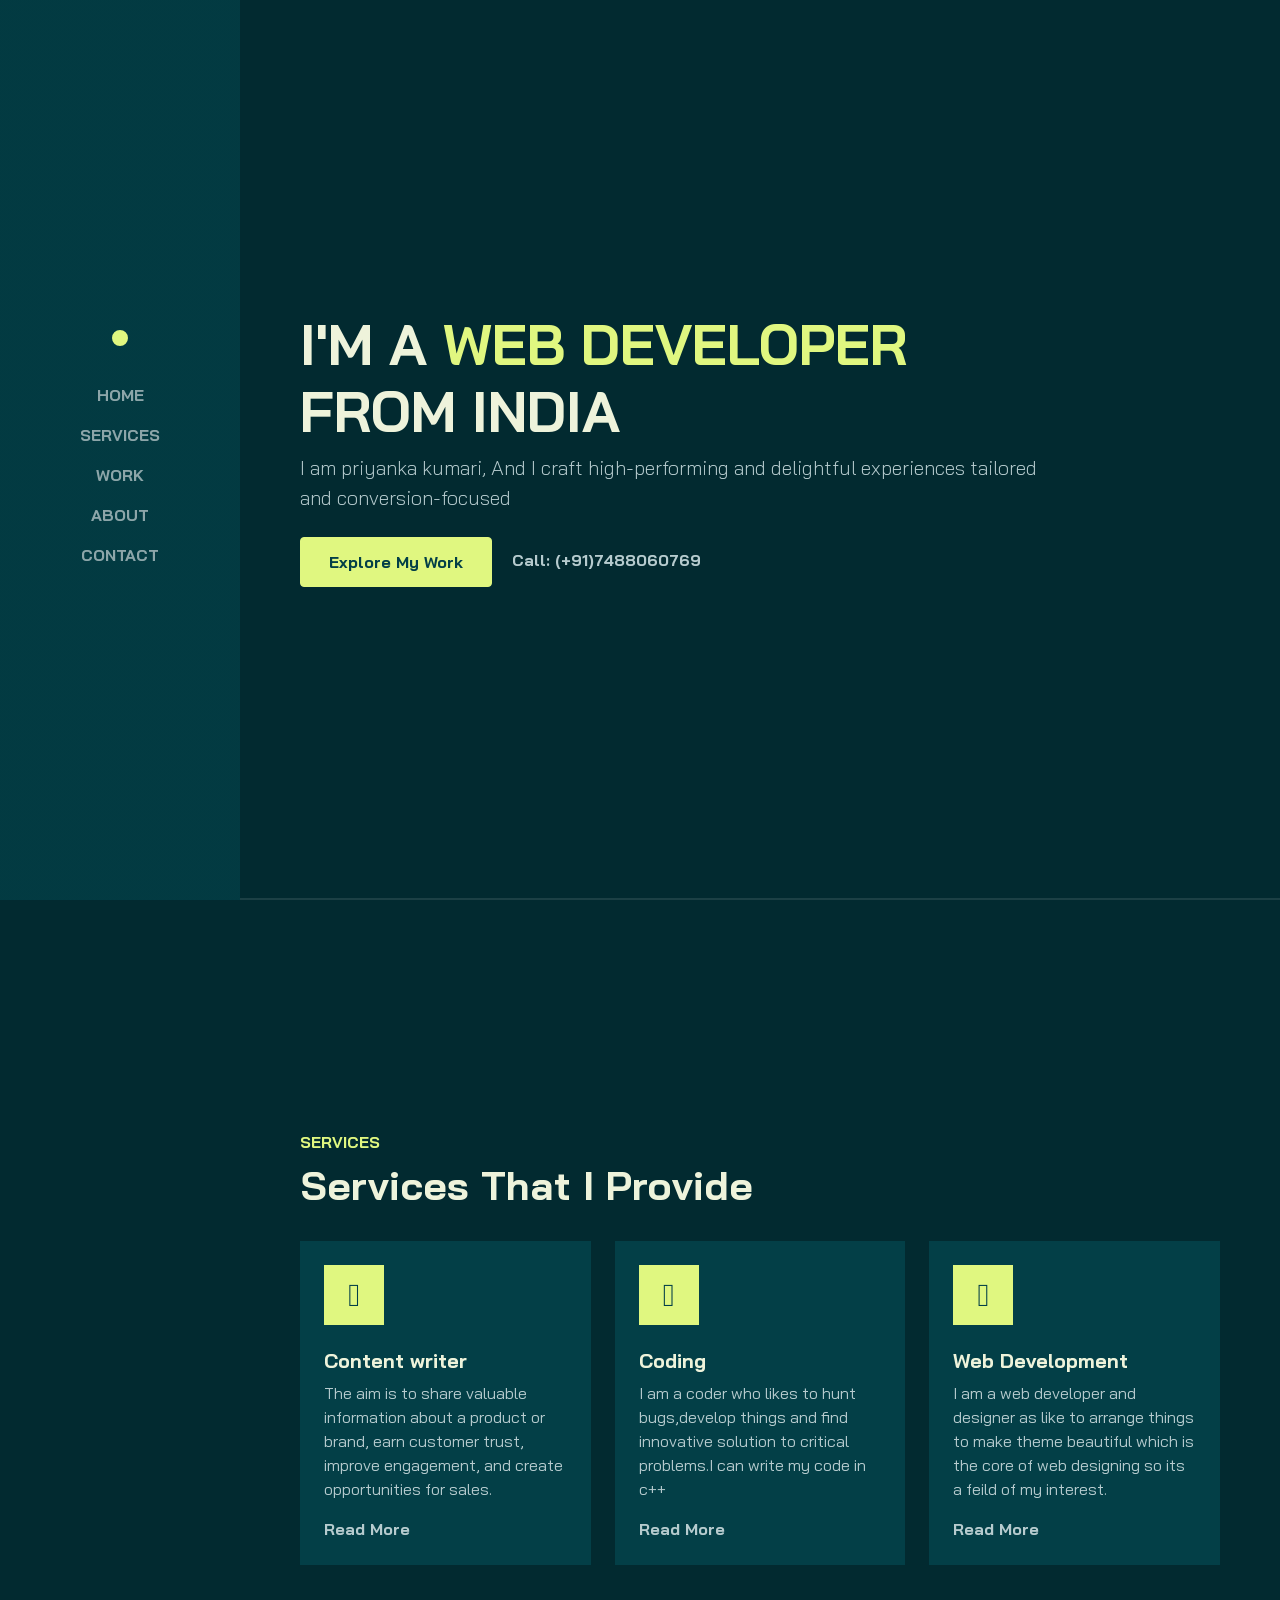
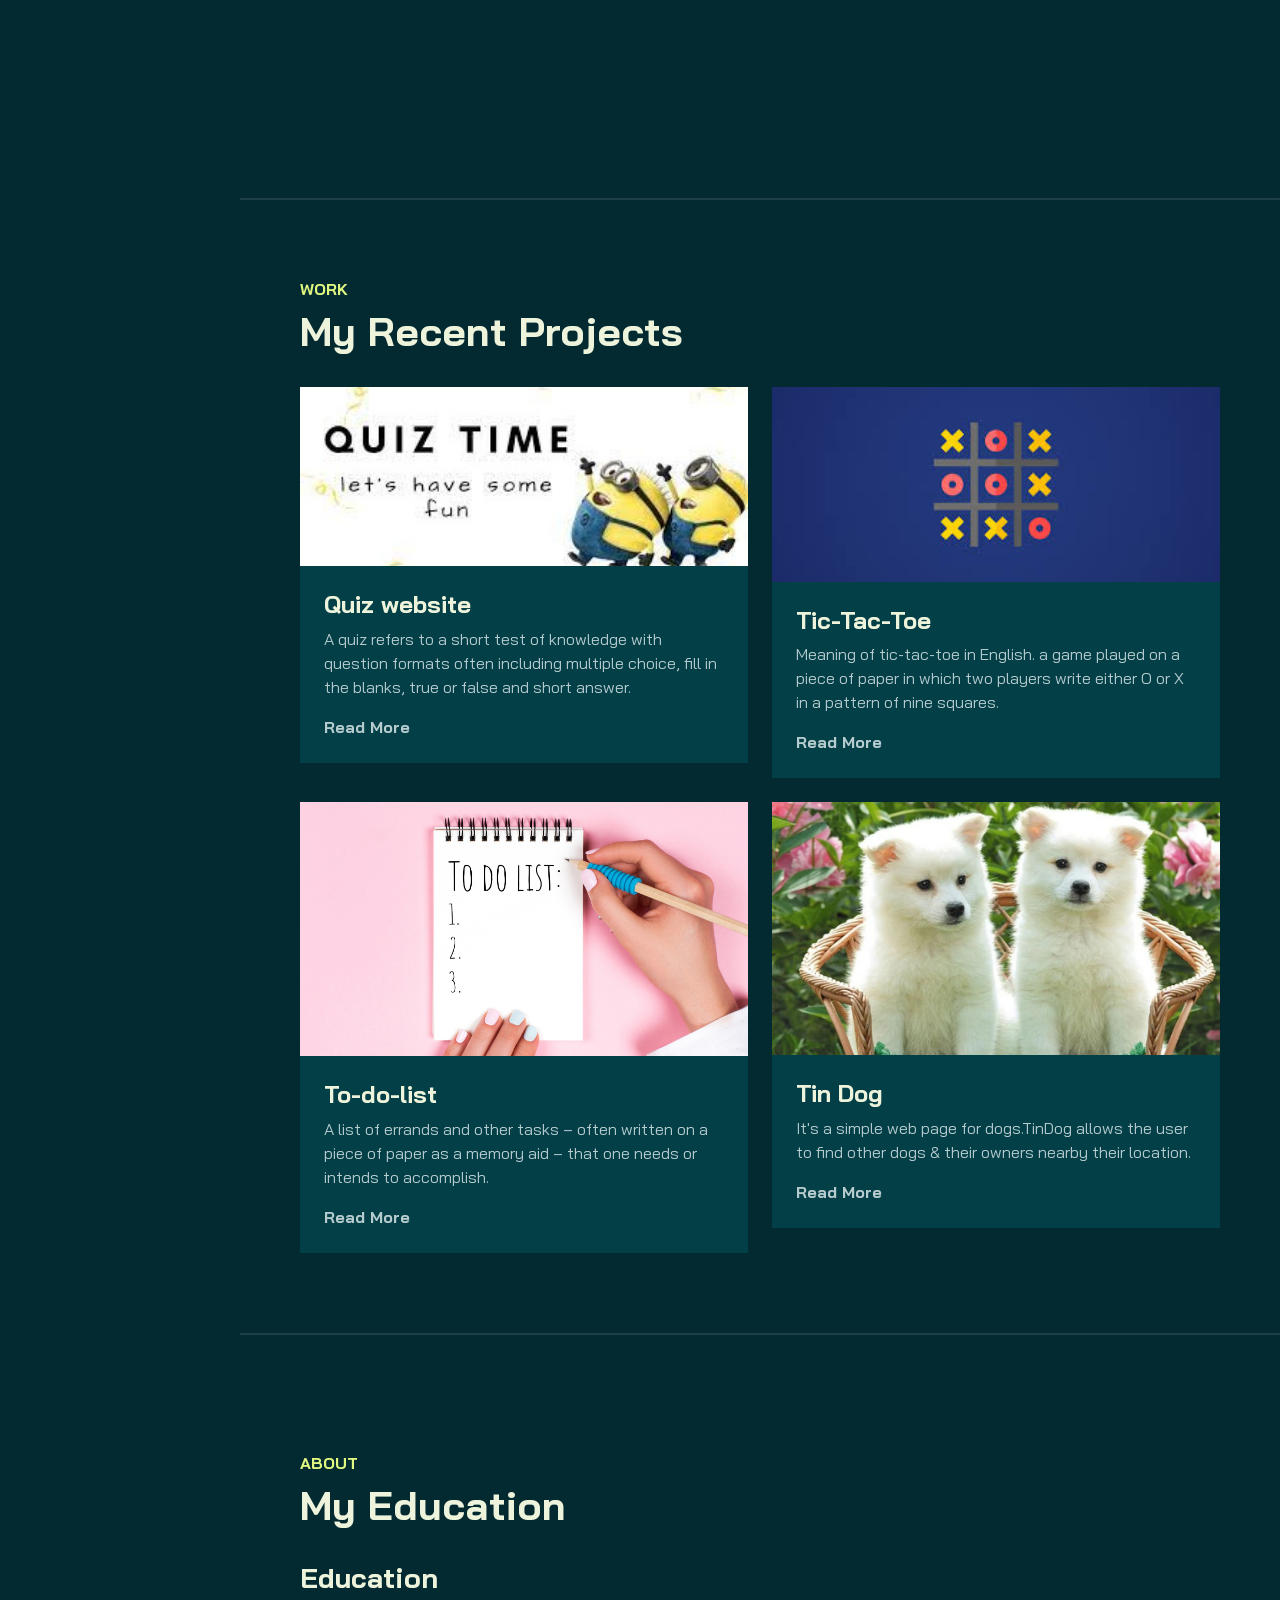
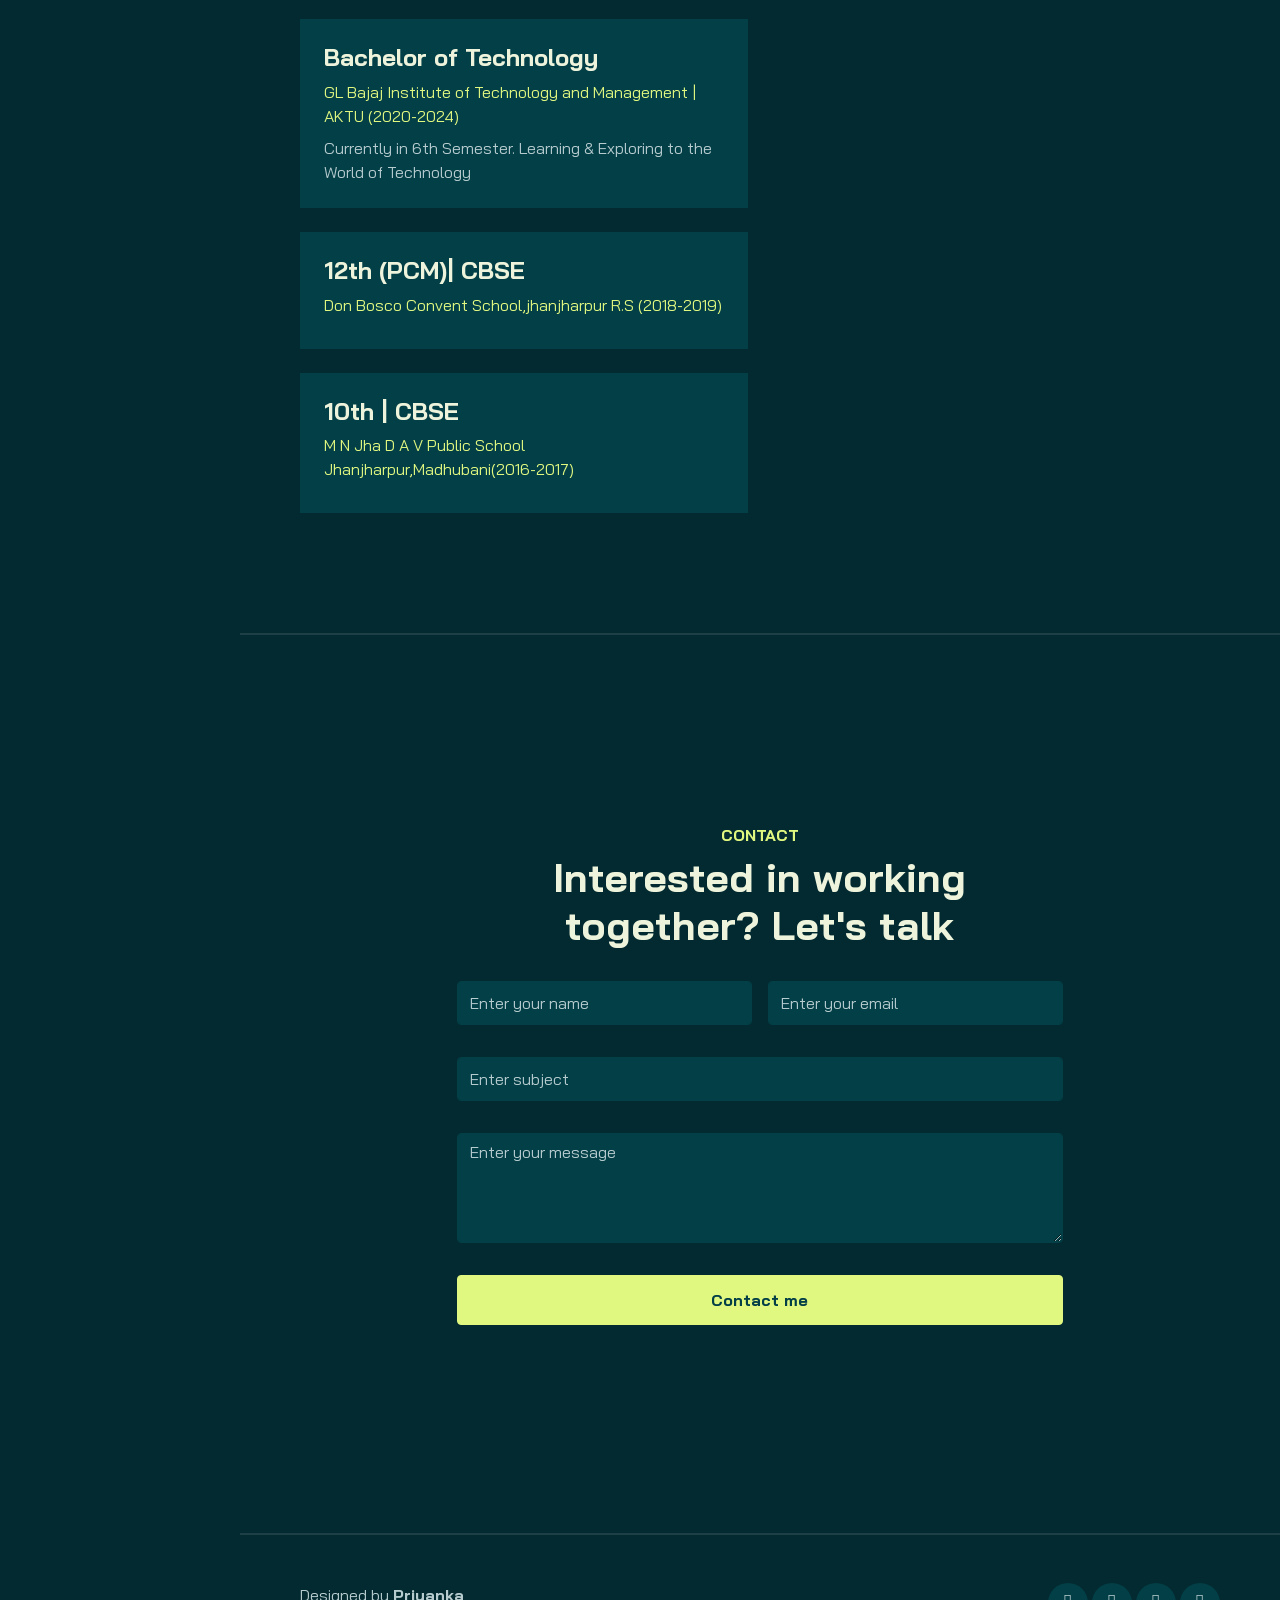
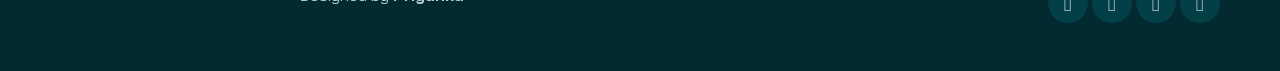
==== index.html @ acc38eb9 "Rename portfoilo.html to index.html" ====
<!DOCTYPE html>
<html lang="en">

<head>
    <meta charset="UTF-8">
    <meta http-equiv="X-UA-Compatible" content="IE=edge">
    <meta name="viewport" content="width=device-width, initial-scale=1.0">
    <title>priyanka/portfolio</title>
    <link rel="stylesheet" href="https://cdn.jsdelivr.net/npm/bootstrap@4.0.0/dist/css/bootstrap.min.css" integrity="sha384-Gn5384xqQ1aoWXA+058RXPxPg6fy4IWvTNh0E263XmFcJlSAwiGgFAW/dAiS6JXm" crossorigin="anonymous">
    <link rel="stylesheet" href="bootstrap.min.css">
    <link rel="stylesheet" href="aos.css">
    <link rel="stylesheet" href="line-awesome.min.css">
    <link rel="stylesheet" href="style.css">
</head>

<body data-bs-spy="scroll" data-bs-target=".navbar">

    <!-- NAVBAR -->
    <nav class="navbar navbar-expand-lg navbar-dark fixed-top">
        <div class="container flex-lg-column">
            <a class="navbar-brand mx-lg-auto mb-lg-4" href="#">
                <span class="h3 fw-bold d-block d-lg-none">Priyanka Kumari</span>
                <img src="priyanka.jpeg" class="d-none d-lg-block rounded-circle" alt="">
            </a>
            <button class="navbar-toggler" type="button" data-bs-toggle="collapse" data-bs-target="#navbarNav"
                aria-controls="navbarNav" aria-expanded="false" aria-label="Toggle navigation">
                <span class="navbar-toggler-icon"></span>
            </button>
            <div class="collapse navbar-collapse" id="navbarNav">
                <ul class="navbar-nav ms-auto flex-lg-column text-lg-center">

                    <li class="nav-item">
                        <a class="nav-link" href="#home">Home</a>
                    </li>
                    <li class="nav-item">
                        <a class="nav-link" href="#services">Services</a>
                    </li>
                    <li class="nav-item">
                        <a class="nav-link" href="#work">Work</a>
                    </li>
                    <li class="nav-item">
                        <a class="nav-link" href="#about">About</a>
                    </li>
                   
                    <li class="nav-item">
                        <a class="nav-link" href="#contact">Contact</a>
                    </li>

                </ul>
            </div>
        </div>
    </nav>
    <!-- //NAVBAR -->

    <!-- CONTENT WRAPPER -->
    <div id="content-wrapper">

        <!-- HOME -->
        <section id="home" class="full-height px-lg-5">

            <div class="container">
                <div class="row">
                    <div class="col-lg-10">
                        <h1 class="display-4 fw-bold" data-aos="fade-up">I'M A <span class="text-brand">WEB 
                            DEVELOPER </span> FROM INDIA</h1>
                        <p class="lead mt-2 mb-4" data-aos="fade-up" data-aos-delay="300">I am priyanka kumari, And I craft high-performing and delightful experiences tailored and conversion-focused</p>
                        <div data-aos="fade-up" data-aos-delay="600">
                            <a href="#work" class="btn btn-brand me-3">Explore My Work</a>
                            <a href="#" class="link-custom">Call: (+91)7488060769</a>
                        </div>
                    </div>
                </div>
            </div>

        </section>
        <!-- //HOME -->

        <!-- SERVICES -->
        <section id="services" class="full-height px-lg-5">
            <div class="container">

                <div class="row pb-4" data-aos="fade-up">
                    <div class="col-lg-8">
                        <h6 class="text-brand">SERVICES</h6>
                        <h1>Services That I Provide</h1>
                    </div>
                </div>

                <div class="row gy-4">

                    <div class="col-md-4" data-aos="fade-up">
                        <div class="service p-4 bg-base rounded-4 shadow-effect">
                            <div class="iconbox rounded-4">
                                <i class="las la-feather"></i>
                            </div>
                            <h5 class="mt-4 mb-2">Content writer</h5>
                            <p>The aim is to share valuable information about a product or brand, earn customer trust, improve engagement, and create opportunities for sales.  
                            </p>
                            <a href="#" class="link-custom">Read More</a>
                        </div>
                    </div>

                    <div class="col-md-4" data-aos="fade-up" data-aos-delay="300">
                        <div class="service p-4 bg-base rounded-4 shadow-effect">
                            <div class="iconbox rounded-4">
                                <i class="las la-pencil-ruler"></i>
                            </div>
                            <h5 class="mt-4 mb-2">Coding</h5>
                            <p>I am a coder who likes to hunt bugs,develop things and find innovative solution to critical problems.I can write my code in c++</p>
                            <a href="#" class="link-custom">Read More</a>
                        </div>
                    </div>

                    <div class="col-md-4" data-aos="fade-up" data-aos-delay="600">
                        <div class="service p-4 bg-base rounded-4 shadow-effect">
                            <div class="iconbox rounded-4">
                                <i class="las la-laptop-code"></i>
                            </div>
                            <h5 class="mt-4 mb-2">Web Development</h5>
                            <p>I am a web developer and designer as like to arrange things to make theme beautiful which is the core of web designing so its a feild of my interest.</p>
                            <a href="#" class="link-custom">Read More</a>
                        </div>
                    </div>

                </div>

            </div>
        </section>
        <!-- SERVICES -->

        <!-- WORK -->
        <section id="work" class="full-height px-lg-5">
            <div class="container">

                <div class="row pb-4" data-aos="fade-up">
                    <div class="col-lg-8">
                        <h6 class="text-brand">WORK</h6>
                        <h1>My Recent Projects</h1>
                    </div>
                </div>

                <div class="row gy-4">

                    <div class="col-md-6" data-aos="fade-up">
                        <div class="card-custom rounded-4 bg-base shadow-effect">
                            <div class="card-custom-image rounded-4">
                                <img class="rounded-4" src="quiz.jpg" alt="">
                            </div>
                            <div class="card-custom-content p-4">
                                <h4>Quiz website</h4>
                                <p>A quiz refers to a short test of knowledge with question formats often including multiple choice, fill in the blanks, true or false and short answer.</p>
                                <a href="#" class="link-custom">Read More</a>
                            </div>
                        </div>
                    </div>

                    <div class="col-md-6" data-aos="fade-up" data-aos-delay="300">
                        <div class="card-custom rounded-4 bg-base shadow-effect">
                            <div class="card-custom-image rounded-4">
                                <img class="rounded-4" src="tic.jpeg" alt="">
                            </div>
                            <div class="card-custom-content p-4">
                                <h4>Tic-Tac-Toe</h4>
                                <p>Meaning of tic-tac-toe in English. a game played on a piece of paper in which two players write either O or X in a pattern of nine squares.</p>
                                <a href="#" class="link-custom">Read More</a>
                            </div>
                        </div>
                    </div>

                    <div class="col-md-6" data-aos="fade-up">
                        <div class="card-custom rounded-4 bg-base shadow-effect">
                            <div class="card-custom-image rounded-4">
                                <img class="rounded-4" src="todo.jpg" alt="">
                            </div>
                            <div class="card-custom-content p-4">
                                <h4>To-do-list</h4>
                                <p>A list of errands and other tasks – often written on a piece of paper as a memory aid – that one needs or intends to accomplish.</p>
                                <a href="#" class="link-custom">Read More</a>
                            </div>
                        </div>
                    </div>

                    <div class="col-md-6" data-aos="fade-up" data-aos-delay="300">
                        <div class="card-custom rounded-4 bg-base shadow-effect">
                            <div class="card-custom-image rounded-4">
                                <img class="rounded-4" src="dog.jpg" alt="">
                            </div>
                            <div class="card-custom-content p-4">
                                <h4>Tin Dog</h4>
                                <p>It's a simple web page for dogs.TinDog allows the user to find other dogs & their owners nearby their location.</p>
                                <a href="#" class="link-custom">Read More</a>
                            </div>
                        </div>
                    </div>
                </div>

            </div>
        </section>
        <!-- //WORK -->

        <!-- ABOUT -->
        <section id="about" class="full-height px-lg-5">
            <div class="container">

                <div class="row pb-4" data-aos="fade-up">
                    <div class="col-lg-8">
                        <h6 class="text-brand">ABOUT</h6>
                        <h1>My Education</h1>
                    </div>
                </div>

                <div class="row gy-5">
                    <div class="col-lg-6">

                        <h3 class="mb-4" data-aos="fade-up" data-aos-delay="300">Education</h3>
                        <div class="row gy-4">

                            <div class="col-12" data-aos="fade-up" data-aos-delay="600">
                                <div class="bg-base p-4 rounded-4 shadow-effect">
                                    <h4>Bachelor of Technology</h4>
                                    <p class="text-brand mb-2">GL Bajaj Institute of Technology and Management | AKTU (2020-2024)</p>
                                    <p class="mb-0"> Currently in 6th Semester.
                                         Learning & Exploring to the World of Technology</p>
                                </div>
                            </div>

                            <div class="col-12" data-aos="fade-up" data-aos-delay="600">
                                <div class="bg-base p-4 rounded-4 shadow-effect">
                                    <h4>12th (PCM)| CBSE</h4>
                                    <p class="text-brand mb-2">
                                        Don Bosco Convent School,jhanjharpur R.S (2018-2019)
                                        </p>
                                    <p class="mb-0"></p>
                                </div>
                            </div>

                            <div class="col-12" data-aos="fade-up" data-aos-delay="600">
                                <div class="bg-base p-4 rounded-4 shadow-effect">
                                    <h4>10th | CBSE</h4>
                                    <p class="text-brand mb-2">
                                        M N Jha D A V Public School Jhanjharpur,Madhubani(2016-2017)</p>
                                    <p class="mb-0"></p>
                                </div>
                            </div>

                        </div>

                    </div>

                    <!-- <div class="col-lg-6"> -->

                        <!-- <h3 class="mb-4" data-aos="fade-up" data-aos-delay="300">Experience</h3> -->
                        <!-- <div class="row gy-4"> -->

                            <!-- <div class="col-12" data-aos="fade-up" data-aos-delay="600"> -->
                                <!-- <div class="bg-base p-4 rounded-4 shadow-effect"> -->
                                    <!-- <h4>Applications developer</h4> -->
                                    <!-- <p class="text-brand mb-2">Twitter (2018 - 2020)</p> -->
                                    <!-- <p class="mb-0">All we are more and design lorem ipsum dolor creativity sit amet consectetur adipisicing elit</p> -->
                                <!-- </div> -->
                            <!-- </div> -->

                            <!-- <div class="col-12" data-aos="fade-up" data-aos-delay="600"> -->
                                <!-- <div class="bg-base p-4 rounded-4 shadow-effect"> -->
                                    <!-- <h4>Applications developer</h4> -->
                                    <!-- <p class="text-brand mb-2">Twitter (2018 - 2020)</p> -->
                                    <!-- <p class="mb-0">All we are more and design lorem ipsum dolor creativity sit amet consectetur adipisicing elit</p> -->
                                <!-- </div> -->
                            <!-- </div> -->
<!--  -->
                            <!-- <div class="col-12" data-aos="fade-up" data-aos-delay="600"> -->
                                <!-- <div class="bg-base p-4 rounded-4 shadow-effect"> -->
                                    <!-- <h4>Applications developer</h4> -->
                                    <!-- <p class="text-brand mb-2">Twitter (2018 - 2020)</p> -->
                                    <!-- <p class="mb-0">All we are more and design lorem ipsum dolor creativity sit amet consectetur adipisicing elit</p> -->
                                <!-- </div> -->
                            <!-- </div> -->
<!--  -->
                        <!-- </div> -->
<!--  -->
                    <!-- </div> -->
<!--  -->
                <!-- </div> -->
<!--  -->
            <!-- </div> -->
        </section>
        <!-- //ABOUT -->

        <!-- REVIEWS -->
        
        <!-- BLOG -->
        
        <!-- //BLOG -->

        <!-- CONTACT -->
        <section id="contact" class="full-height px-lg-5">
            <div class="container">

                <div class="row justify-content-center text-center">
                    <div class="col-lg-8 pb-4" data-aos="fade-up">
                        <h6 class="text-brand">CONTACT</h6>
                        <h1>Interested in working together? Let's talk
                        </h1>
                    </div>

                    <div class="col-lg-8" data-aos="fade-up" data-aos-delay="300">
                        <form action="#" class="row g-lg-3 gy-3">
                            <div class="form-group col-md-6">
                                <input type="text" class="form-control" placeholder="Enter your name">
                            </div>
                            <div class="form-group col-md-6">
                                <input type="email" class="form-control" placeholder="Enter your email">
                            </div>
                            <div class="form-group col-12">
                                <input type="text" class="form-control" placeholder="Enter subject">
                            </div>
                            <div class="form-group col-12">
                                <textarea name="" rows="4" class="form-control" placeholder="Enter your message"></textarea>
                            </div>
                            <div class="form-group col-12 d-grid">
                                <button type="submit" class="btn btn-brand">Contact me</button>
                            </div>
                        </form>
                    </div>
                </div>


            </div>
        </section>
        <!-- //CONTACT -->

        <!-- FOOTER -->
        <footer class="py-5 px-lg-5">
            <div class="container">
                <div class="row gy-4 justify-content-between">
                    <div class="col-auto">
                        <p class="mb-0">Designed by <a href="#" class="fw-bold">Priyanka</a></p>
                    </div>
                    <div class="col-auto">
                        <div class="social-icons">
                            <a href="https://www.linkedin.com/in/priyanka-kumari-6a6806229/"><i class="lab la-linkedin"></i></a>
                            <a href="https://github.com/Roykpriyanka"><i class="lab la-github"></i></a>
                            <a href="#"><i class="lab la-twitter"></i></a>
                            <a href="https://www.instagram.com/_priyanka.roy__/"><i class="lab la-instagram"></i></a>
                        </div>
                    </div>
                </div>
            </div>
        </footer>
        <!-- //FOOTER -->

    </div>
    <!-- //CONTENT WRAPPER -->

     
<script src="https://code.jquery.com/jquery-3.2.1.slim.min.js" integrity="sha384-KJ3o2DKtIkvYIK3UENzmM7KCkRr/rE9/Qpg6aAZGJwFDMVNA/GpGFF93hXpG5KkN" crossorigin="anonymous"></script>
<script src="https://cdn.jsdelivr.net/npm/popper.js@1.12.9/dist/umd/popper.min.js" integrity="sha384-ApNbgh9B+Y1QKtv3Rn7W3mgPxhU9K/ScQsAP7hUibX39j7fakFPskvXusvfa0b4Q" crossorigin="anonymous"></script>
<script src="https://cdn.jsdelivr.net/npm/bootstrap@4.0.0/dist/js/bootstrap.min.js" integrity="sha384-JZR6Spejh4U02d8jOt6vLEHfe/JQGiRRSQQxSfFWpi1MquVdAyjUar5+76PVCmYl" crossorigin="anonymous"></script>

    <script src="bootstrap.bundle.min.js"></script>
    <script src="aos.js"></script>
    <script src="main.js"></script>
</body>

</html>
---- line-awesome.min.css ----
.la,.lab,.lad,.lal,.lar,.las{-moz-osx-font-smoothing:grayscale;-webkit-font-smoothing:antialiased;display:inline-block;font-style:normal;font-variant:normal;text-rendering:auto;line-height:1}.la-lg{font-size:1.33333em;line-height:.75em;vertical-align:-.0667em}.la-xs{font-size:.75em}.la-sm{font-size:.875em}.la-1x{font-size:1em}.la-2x{font-size:2em}.la-3x{font-size:3em}.la-4x{font-size:4em}.la-5x{font-size:5em}.la-6x{font-size:6em}.la-7x{font-size:7em}.la-8x{font-size:8em}.la-9x{font-size:9em}.la-10x{font-size:10em}.la-fw{text-align:center;width:1.25em}.la-ul{list-style-type:none;margin-left:2.5em;padding-left:0}.la-ul>li{position:relative}.la-li{left:-2em;position:absolute;text-align:center;width:2em;line-height:inherit}.la-border{border:solid .08em #eee;border-radius:.1em;padding:.2em .25em .15em}.la-pull-left{float:left}.la-pull-right{float:right}.la.la-pull-left,.lab.la-pull-left,.lal.la-pull-left,.lar.la-pull-left,.las.la-pull-left{margin-right:.3em}.la.la-pull-right,.lab.la-pull-right,.lal.la-pull-right,.lar.la-pull-right,.las.la-pull-right{margin-left:.3em}.la-spin{-webkit-animation:la-spin 2s infinite linear;animation:la-spin 2s infinite linear}.la-pulse{-webkit-animation:la-spin 1s infinite steps(8);animation:la-spin 1s infinite steps(8)}@-webkit-keyframes la-spin{0%{-webkit-transform:rotate(0);transform:rotate(0)}100%{-webkit-transform:rotate(360deg);transform:rotate(360deg)}}@keyframes la-spin{0%{-webkit-transform:rotate(0);transform:rotate(0)}100%{-webkit-transform:rotate(360deg);transform:rotate(360deg)}}.la-rotate-90{-webkit-transform:rotate(90deg);transform:rotate(90deg)}.la-rotate-180{-webkit-transform:rotate(180deg);transform:rotate(180deg)}.la-rotate-270{-webkit-transform:rotate(270deg);transform:rotate(270deg)}.la-flip-horizontal{-webkit-transform:scale(-1,1);transform:scale(-1,1)}.la-flip-vertical{-webkit-transform:scale(1,-1);transform:scale(1,-1)}.la-flip-both,.la-flip-horizontal.la-flip-vertical{-webkit-transform:scale(-1,-1);transform:scale(-1,-1)}:root .la-flip-both,:root .la-flip-horizontal,:root .la-flip-vertical,:root .la-rotate-180,:root .la-rotate-270,:root .la-rotate-90{-webkit-filter:none;filter:none}.la-stack{display:inline-block;height:2em;line-height:2em;position:relative;vertical-align:middle;width:2.5em}.la-stack-1x,.la-stack-2x{left:0;position:absolute;text-align:center;width:100%}.la-stack-1x{line-height:inherit}.la-stack-2x{font-size:2em}.la-inverse{color:#fff}.la-500px:before{content:"\f26e"}.la-accessible-icon:before{content:"\f368"}.la-accusoft:before{content:"\f369"}.la-acquisitions-incorporated:before{content:"\f6af"}.la-ad:before{content:"\f641"}.la-address-book:before{content:"\f2b9"}.la-address-card:before{content:"\f2bb"}.la-adjust:before{content:"\f042"}.la-adn:before{content:"\f170"}.la-adobe:before{content:"\f778"}.la-adversal:before{content:"\f36a"}.la-affiliatetheme:before{content:"\f36b"}.la-air-freshener:before{content:"\f5d0"}.la-airbnb:before{content:"\f834"}.la-algolia:before{content:"\f36c"}.la-align-center:before{content:"\f037"}.la-align-justify:before{content:"\f039"}.la-align-left:before{content:"\f036"}.la-align-right:before{content:"\f038"}.la-alipay:before{content:"\f642"}.la-allergies:before{content:"\f461"}.la-amazon:before{content:"\f270"}.la-amazon-pay:before{content:"\f42c"}.la-ambulance:before{content:"\f0f9"}.la-american-sign-language-interpreting:before{content:"\f2a3"}.la-amilia:before{content:"\f36d"}.la-anchor:before{content:"\f13d"}.la-android:before{content:"\f17b"}.la-angellist:before{content:"\f209"}.la-angle-double-down:before{content:"\f103"}.la-angle-double-left:before{content:"\f100"}.la-angle-double-right:before{content:"\f101"}.la-angle-double-up:before{content:"\f102"}.la-angle-down:before{content:"\f107"}.la-angle-left:before{content:"\f104"}.la-angle-right:before{content:"\f105"}.la-angle-up:before{content:"\f106"}.la-angry:before{content:"\f556"}.la-angrycreative:before{content:"\f36e"}.la-angular:before{content:"\f420"}.la-ankh:before{content:"\f644"}.la-app-store:before{content:"\f36f"}.la-app-store-ios:before{content:"\f370"}.la-apper:before{content:"\f371"}.la-apple:before{content:"\f179"}.la-apple-alt:before{content:"\f5d1"}.la-apple-pay:before{content:"\f415"}.la-archive:before{content:"\f187"}.la-archway:before{content:"\f557"}.la-arrow-alt-circle-down:before{content:"\f358"}.la-arrow-alt-circle-left:before{content:"\f359"}.la-arrow-alt-circle-right:before{content:"\f35a"}.la-arrow-alt-circle-up:before{content:"\f35b"}.la-arrow-circle-down:before{content:"\f0ab"}.la-arrow-circle-left:before{content:"\f0a8"}.la-arrow-circle-right:before{content:"\f0a9"}.la-arrow-circle-up:before{content:"\f0aa"}.la-arrow-down:before{content:"\f063"}.la-arrow-left:before{content:"\f060"}.la-arrow-right:before{content:"\f061"}.la-arrow-up:before{content:"\f062"}.la-arrows-alt:before{content:"\f0b2"}.la-arrows-alt-h:before{content:"\f337"}.la-arrows-alt-v:before{content:"\f338"}.la-artstation:before{content:"\f77a"}.la-assistive-listening-systems:before{content:"\f2a2"}.la-asterisk:before{content:"\f069"}.la-asymmetrik:before{content:"\f372"}.la-at:before{content:"\f1fa"}.la-atlas:before{content:"\f558"}.la-atlassian:before{content:"\f77b"}.la-atom:before{content:"\f5d2"}.la-audible:before{content:"\f373"}.la-audio-description:before{content:"\f29e"}.la-autoprefixer:before{content:"\f41c"}.la-avianex:before{content:"\f374"}.la-aviato:before{content:"\f421"}.la-award:before{content:"\f559"}.la-aws:before{content:"\f375"}.la-baby:before{content:"\f77c"}.la-baby-carriage:before{content:"\f77d"}.la-backspace:before{content:"\f55a"}.la-backward:before{content:"\f04a"}.la-bacon:before{content:"\f7e5"}.la-balance-scale:before{content:"\f24e"}.la-balance-scale-left:before{content:"\f515"}.la-balance-scale-right:before{content:"\f516"}.la-ban:before{content:"\f05e"}.la-band-aid:before{content:"\f462"}.la-bandcamp:before{content:"\f2d5"}.la-barcode:before{content:"\f02a"}.la-bars:before{content:"\f0c9"}.la-baseball-ball:before{content:"\f433"}.la-basketball-ball:before{content:"\f434"}.la-bath:before{content:"\f2cd"}.la-battery-empty:before{content:"\f244"}.la-battery-full:before{content:"\f240"}.la-battery-half:before{content:"\f242"}.la-battery-quarter:before{content:"\f243"}.la-battery-three-quarters:before{content:"\f241"}.la-battle-net:before{content:"\f835"}.la-bed:before{content:"\f236"}.la-beer:before{content:"\f0fc"}.la-behance:before{content:"\f1b4"}.la-behance-square:before{content:"\f1b5"}.la-bell:before{content:"\f0f3"}.la-bell-slash:before{content:"\f1f6"}.la-bezier-curve:before{content:"\f55b"}.la-bible:before{content:"\f647"}.la-bicycle:before{content:"\f206"}.la-biking:before{content:"\f84a"}.la-bimobject:before{content:"\f378"}.la-binoculars:before{content:"\f1e5"}.la-biohazard:before{content:"\f780"}.la-birthday-cake:before{content:"\f1fd"}.la-bitbucket:before{content:"\f171"}.la-bitcoin:before{content:"\f379"}.la-bity:before{content:"\f37a"}.la-black-tie:before{content:"\f27e"}.la-blackberry:before{content:"\f37b"}.la-blender:before{content:"\f517"}.la-blender-phone:before{content:"\f6b6"}.la-blind:before{content:"\f29d"}.la-blog:before{content:"\f781"}.la-blogger:before{content:"\f37c"}.la-blogger-b:before{content:"\f37d"}.la-bluetooth:before{content:"\f293"}.la-bluetooth-b:before{content:"\f294"}.la-bold:before{content:"\f032"}.la-bolt:before{content:"\f0e7"}.la-bomb:before{content:"\f1e2"}.la-bone:before{content:"\f5d7"}.la-bong:before{content:"\f55c"}.la-book:before{content:"\f02d"}.la-book-dead:before{content:"\f6b7"}.la-book-medical:before{content:"\f7e6"}.la-book-open:before{content:"\f518"}.la-book-reader:before{content:"\f5da"}.la-bookmark:before{content:"\f02e"}.la-bootstrap:before{content:"\f836"}.la-border-all:before{content:"\f84c"}.la-border-none:before{content:"\f850"}.la-border-style:before{content:"\f853"}.la-bowling-ball:before{content:"\f436"}.la-box:before{content:"\f466"}.la-box-open:before{content:"\f49e"}.la-boxes:before{content:"\f468"}.la-braille:before{content:"\f2a1"}.la-brain:before{content:"\f5dc"}.la-bread-slice:before{content:"\f7ec"}.la-briefcase:before{content:"\f0b1"}.la-briefcase-medical:before{content:"\f469"}.la-broadcast-tower:before{content:"\f519"}.la-broom:before{content:"\f51a"}.la-brush:before{content:"\f55d"}.la-btc:before{content:"\f15a"}.la-buffer:before{content:"\f837"}.la-bug:before{content:"\f188"}.la-building:before{content:"\f1ad"}.la-bullhorn:before{content:"\f0a1"}.la-bullseye:before{content:"\f140"}.la-burn:before{content:"\f46a"}.la-buromobelexperte:before{content:"\f37f"}.la-bus:before{content:"\f207"}.la-bus-alt:before{content:"\f55e"}.la-business-time:before{content:"\f64a"}.la-buy-n-large:before{content:"\f8a6"}.la-buysellads:before{content:"\f20d"}.la-calculator:before{content:"\f1ec"}.la-calendar:before{content:"\f133"}.la-calendar-alt:before{content:"\f073"}.la-calendar-check:before{content:"\f274"}.la-calendar-day:before{content:"\f783"}.la-calendar-minus:before{content:"\f272"}.la-calendar-plus:before{content:"\f271"}.la-calendar-times:before{content:"\f273"}.la-calendar-week:before{content:"\f784"}.la-camera:before{content:"\f030"}.la-camera-retro:before{content:"\f083"}.la-campground:before{content:"\f6bb"}.la-canadian-maple-leaf:before{content:"\f785"}.la-candy-cane:before{content:"\f786"}.la-cannabis:before{content:"\f55f"}.la-capsules:before{content:"\f46b"}.la-car:before{content:"\f1b9"}.la-car-alt:before{content:"\f5de"}.la-car-battery:before{content:"\f5df"}.la-car-crash:before{content:"\f5e1"}.la-car-side:before{content:"\f5e4"}.la-caret-down:before{content:"\f0d7"}.la-caret-left:before{content:"\f0d9"}.la-caret-right:before{content:"\f0da"}.la-caret-square-down:before{content:"\f150"}.la-caret-square-left:before{content:"\f191"}.la-caret-square-right:before{content:"\f152"}.la-caret-square-up:before{content:"\f151"}.la-caret-up:before{content:"\f0d8"}.la-carrot:before{content:"\f787"}.la-cart-arrow-down:before{content:"\f218"}.la-cart-plus:before{content:"\f217"}.la-cash-register:before{content:"\f788"}.la-cat:before{content:"\f6be"}.la-cc-amazon-pay:before{content:"\f42d"}.la-cc-amex:before{content:"\f1f3"}.la-cc-apple-pay:before{content:"\f416"}.la-cc-diners-club:before{content:"\f24c"}.la-cc-discover:before{content:"\f1f2"}.la-cc-jcb:before{content:"\f24b"}.la-cc-mastercard:before{content:"\f1f1"}.la-cc-paypal:before{content:"\f1f4"}.la-cc-stripe:before{content:"\f1f5"}.la-cc-visa:before{content:"\f1f0"}.la-centercode:before{content:"\f380"}.la-centos:before{content:"\f789"}.la-certificate:before{content:"\f0a3"}.la-chair:before{content:"\f6c0"}.la-chalkboard:before{content:"\f51b"}.la-chalkboard-teacher:before{content:"\f51c"}.la-charging-station:before{content:"\f5e7"}.la-chart-area:before{content:"\f1fe"}.la-chart-bar:before{content:"\f080"}.la-chart-line:before{content:"\f201"}.la-chart-pie:before{content:"\f200"}.la-check:before{content:"\f00c"}.la-check-circle:before{content:"\f058"}.la-check-double:before{content:"\f560"}.la-check-square:before{content:"\f14a"}.la-cheese:before{content:"\f7ef"}.la-chess:before{content:"\f439"}.la-chess-bishop:before{content:"\f43a"}.la-chess-board:before{content:"\f43c"}.la-chess-king:before{content:"\f43f"}.la-chess-knight:before{content:"\f441"}.la-chess-pawn:before{content:"\f443"}.la-chess-queen:before{content:"\f445"}.la-chess-rook:before{content:"\f447"}.la-chevron-circle-down:before{content:"\f13a"}.la-chevron-circle-left:before{content:"\f137"}.la-chevron-circle-right:before{content:"\f138"}.la-chevron-circle-up:before{content:"\f139"}.la-chevron-down:before{content:"\f078"}.la-chevron-left:before{content:"\f053"}.la-chevron-right:before{content:"\f054"}.la-chevron-up:before{content:"\f077"}.la-child:before{content:"\f1ae"}.la-chrome:before{content:"\f268"}.la-chromecast:before{content:"\f838"}.la-church:before{content:"\f51d"}.la-circle:before{content:"\f111"}.la-circle-notch:before{content:"\f1ce"}.la-city:before{content:"\f64f"}.la-clinic-medical:before{content:"\f7f2"}.la-clipboard:before{content:"\f328"}.la-clipboard-check:before{content:"\f46c"}.la-clipboard-list:before{content:"\f46d"}.la-clock:before{content:"\f017"}.la-clone:before{content:"\f24d"}.la-closed-captioning:before{content:"\f20a"}.la-cloud:before{content:"\f0c2"}.la-cloud-download-alt:before{content:"\f381"}.la-cloud-meatball:before{content:"\f73b"}.la-cloud-moon:before{content:"\f6c3"}.la-cloud-moon-rain:before{content:"\f73c"}.la-cloud-rain:before{content:"\f73d"}.la-cloud-showers-heavy:before{content:"\f740"}.la-cloud-sun:before{content:"\f6c4"}.la-cloud-sun-rain:before{content:"\f743"}.la-cloud-upload-alt:before{content:"\f382"}.la-cloudscale:before{content:"\f383"}.la-cloudsmith:before{content:"\f384"}.la-cloudversify:before{content:"\f385"}.la-cocktail:before{content:"\f561"}.la-code:before{content:"\f121"}.la-code-branch:before{content:"\f126"}.la-codepen:before{content:"\f1cb"}.la-codiepie:before{content:"\f284"}.la-coffee:before{content:"\f0f4"}.la-cog:before{content:"\f013"}.la-cogs:before{content:"\f085"}.la-coins:before{content:"\f51e"}.la-columns:before{content:"\f0db"}.la-comment:before{content:"\f075"}.la-comment-alt:before{content:"\f27a"}.la-comment-dollar:before{content:"\f651"}.la-comment-dots:before{content:"\f4ad"}.la-comment-medical:before{content:"\f7f5"}.la-comment-slash:before{content:"\f4b3"}.la-comments:before{content:"\f086"}.la-comments-dollar:before{content:"\f653"}.la-compact-disc:before{content:"\f51f"}.la-compass:before{content:"\f14e"}.la-compress:before{content:"\f066"}.la-compress-arrows-alt:before{content:"\f78c"}.la-concierge-bell:before{content:"\f562"}.la-confluence:before{content:"\f78d"}.la-connectdevelop:before{content:"\f20e"}.la-contao:before{content:"\f26d"}.la-cookie:before{content:"\f563"}.la-cookie-bite:before{content:"\f564"}.la-copy:before{content:"\f0c5"}.la-copyright:before{content:"\f1f9"}.la-cotton-bureau:before{content:"\f89e"}.la-couch:before{content:"\f4b8"}.la-cpanel:before{content:"\f388"}.la-creative-commons:before{content:"\f25e"}.la-creative-commons-by:before{content:"\f4e7"}.la-creative-commons-nc:before{content:"\f4e8"}.la-creative-commons-nc-eu:before{content:"\f4e9"}.la-creative-commons-nc-jp:before{content:"\f4ea"}.la-creative-commons-nd:before{content:"\f4eb"}.la-creative-commons-pd:before{content:"\f4ec"}.la-creative-commons-pd-alt:before{content:"\f4ed"}.la-creative-commons-remix:before{content:"\f4ee"}.la-creative-commons-sa:before{content:"\f4ef"}.la-creative-commons-sampling:before{content:"\f4f0"}.la-creative-commons-sampling-plus:before{content:"\f4f1"}.la-creative-commons-share:before{content:"\f4f2"}.la-creative-commons-zero:before{content:"\f4f3"}.la-credit-card:before{content:"\f09d"}.la-critical-role:before{content:"\f6c9"}.la-crop:before{content:"\f125"}.la-crop-alt:before{content:"\f565"}.la-cross:before{content:"\f654"}.la-crosshairs:before{content:"\f05b"}.la-crow:before{content:"\f520"}.la-crown:before{content:"\f521"}.la-crutch:before{content:"\f7f7"}.la-css3:before{content:"\f13c"}.la-css3-alt:before{content:"\f38b"}.la-cube:before{content:"\f1b2"}.la-cubes:before{content:"\f1b3"}.la-cut:before{content:"\f0c4"}.la-cuttlefish:before{content:"\f38c"}.la-d-and-d:before{content:"\f38d"}.la-d-and-d-beyond:before{content:"\f6ca"}.la-dashcube:before{content:"\f210"}.la-database:before{content:"\f1c0"}.la-deaf:before{content:"\f2a4"}.la-delicious:before{content:"\f1a5"}.la-democrat:before{content:"\f747"}.la-deploydog:before{content:"\f38e"}.la-deskpro:before{content:"\f38f"}.la-desktop:before{content:"\f108"}.la-dev:before{content:"\f6cc"}.la-deviantart:before{content:"\f1bd"}.la-dharmachakra:before{content:"\f655"}.la-dhl:before{content:"\f790"}.la-diagnoses:before{content:"\f470"}.la-diaspora:before{content:"\f791"}.la-dice:before{content:"\f522"}.la-dice-d20:before{content:"\f6cf"}.la-dice-d6:before{content:"\f6d1"}.la-dice-five:before{content:"\f523"}.la-dice-four:before{content:"\f524"}.la-dice-one:before{content:"\f525"}.la-dice-six:before{content:"\f526"}.la-dice-three:before{content:"\f527"}.la-dice-two:before{content:"\f528"}.la-digg:before{content:"\f1a6"}.la-digital-ocean:before{content:"\f391"}.la-digital-tachograph:before{content:"\f566"}.la-directions:before{content:"\f5eb"}.la-discord:before{content:"\f392"}.la-discourse:before{content:"\f393"}.la-divide:before{content:"\f529"}.la-dizzy:before{content:"\f567"}.la-dna:before{content:"\f471"}.la-dochub:before{content:"\f394"}.la-docker:before{content:"\f395"}.la-dog:before{content:"\f6d3"}.la-dollar-sign:before{content:"\f155"}.la-dolly:before{content:"\f472"}.la-dolly-flatbed:before{content:"\f474"}.la-donate:before{content:"\f4b9"}.la-door-closed:before{content:"\f52a"}.la-door-open:before{content:"\f52b"}.la-dot-circle:before{content:"\f192"}.la-dove:before{content:"\f4ba"}.la-download:before{content:"\f019"}.la-draft2digital:before{content:"\f396"}.la-drafting-compass:before{content:"\f568"}.la-dragon:before{content:"\f6d5"}.la-draw-polygon:before{content:"\f5ee"}.la-dribbble:before{content:"\f17d"}.la-dribbble-square:before{content:"\f397"}.la-dropbox:before{content:"\f16b"}.la-drum:before{content:"\f569"}.la-drum-steelpan:before{content:"\f56a"}.la-drumstick-bite:before{content:"\f6d7"}.la-drupal:before{content:"\f1a9"}.la-dumbbell:before{content:"\f44b"}.la-dumpster:before{content:"\f793"}.la-dumpster-fire:before{content:"\f794"}.la-dungeon:before{content:"\f6d9"}.la-dyalog:before{content:"\f399"}.la-earlybirds:before{content:"\f39a"}.la-ebay:before{content:"\f4f4"}.la-edge:before{content:"\f282"}.la-edit:before{content:"\f044"}.la-egg:before{content:"\f7fb"}.la-eject:before{content:"\f052"}.la-elementor:before{content:"\f430"}.la-ellipsis-h:before{content:"\f141"}.la-ellipsis-v:before{content:"\f142"}.la-ello:before{content:"\f5f1"}.la-ember:before{content:"\f423"}.la-empire:before{content:"\f1d1"}.la-envelope:before{content:"\f0e0"}.la-envelope-open:before{content:"\f2b6"}.la-envelope-open-text:before{content:"\f658"}.la-envelope-square:before{content:"\f199"}.la-envira:before{content:"\f299"}.la-equals:before{content:"\f52c"}.la-eraser:before{content:"\f12d"}.la-erlang:before{content:"\f39d"}.la-ethereum:before{content:"\f42e"}.la-ethernet:before{content:"\f796"}.la-etsy:before{content:"\f2d7"}.la-euro-sign:before{content:"\f153"}.la-evernote:before{content:"\f839"}.la-exchange-alt:before{content:"\f362"}.la-exclamation:before{content:"\f12a"}.la-exclamation-circle:before{content:"\f06a"}.la-exclamation-triangle:before{content:"\f071"}.la-expand:before{content:"\f065"}.la-expand-arrows-alt:before{content:"\f31e"}.la-expeditedssl:before{content:"\f23e"}.la-external-link-alt:before{content:"\f35d"}.la-external-link-square-alt:before{content:"\f360"}.la-eye:before{content:"\f06e"}.la-eye-dropper:before{content:"\f1fb"}.la-eye-slash:before{content:"\f070"}.la-facebook:before{content:"\f09a"}.la-facebook-f:before{content:"\f39e"}.la-facebook-messenger:before{content:"\f39f"}.la-facebook-square:before{content:"\f082"}.la-fan:before{content:"\f863"}.la-fantasy-flight-games:before{content:"\f6dc"}.la-fast-backward:before{content:"\f049"}.la-fast-forward:before{content:"\f050"}.la-fax:before{content:"\f1ac"}.la-feather:before{content:"\f52d"}.la-feather-alt:before{content:"\f56b"}.la-fedex:before{content:"\f797"}.la-fedora:before{content:"\f798"}.la-female:before{content:"\f182"}.la-fighter-jet:before{content:"\f0fb"}.la-figma:before{content:"\f799"}.la-file:before{content:"\f15b"}.la-file-alt:before{content:"\f15c"}.la-file-archive:before{content:"\f1c6"}.la-file-audio:before{content:"\f1c7"}.la-file-code:before{content:"\f1c9"}.la-file-contract:before{content:"\f56c"}.la-file-csv:before{content:"\f6dd"}.la-file-download:before{content:"\f56d"}.la-file-excel:before{content:"\f1c3"}.la-file-export:before{content:"\f56e"}.la-file-image:before{content:"\f1c5"}.la-file-import:before{content:"\f56f"}.la-file-invoice:before{content:"\f570"}.la-file-invoice-dollar:before{content:"\f571"}.la-file-medical:before{content:"\f477"}.la-file-medical-alt:before{content:"\f478"}.la-file-pdf:before{content:"\f1c1"}.la-file-powerpoint:before{content:"\f1c4"}.la-file-prescription:before{content:"\f572"}.la-file-signature:before{content:"\f573"}.la-file-upload:before{content:"\f574"}.la-file-video:before{content:"\f1c8"}.la-file-word:before{content:"\f1c2"}.la-fill:before{content:"\f575"}.la-fill-drip:before{content:"\f576"}.la-film:before{content:"\f008"}.la-filter:before{content:"\f0b0"}.la-fingerprint:before{content:"\f577"}.la-fire:before{content:"\f06d"}.la-fire-alt:before{content:"\f7e4"}.la-fire-extinguisher:before{content:"\f134"}.la-firefox:before{content:"\f269"}.la-first-aid:before{content:"\f479"}.la-first-order:before{content:"\f2b0"}.la-first-order-alt:before{content:"\f50a"}.la-firstdraft:before{content:"\f3a1"}.la-fish:before{content:"\f578"}.la-fist-raised:before{content:"\f6de"}.la-flag:before{content:"\f024"}.la-flag-checkered:before{content:"\f11e"}.la-flag-usa:before{content:"\f74d"}.la-flask:before{content:"\f0c3"}.la-flickr:before{content:"\f16e"}.la-flipboard:before{content:"\f44d"}.la-flushed:before{content:"\f579"}.la-fly:before{content:"\f417"}.la-folder:before{content:"\f07b"}.la-folder-minus:before{content:"\f65d"}.la-folder-open:before{content:"\f07c"}.la-folder-plus:before{content:"\f65e"}.la-font:before{content:"\f031"}.la-font-awesome:before{content:"\f2b4"}.la-font-awesome-alt:before{content:"\f35c"}.la-font-awesome-flag:before{content:"\f425"}.la-font-awesome-logo-full:before{content:"\f4e6"}.la-fonticons:before{content:"\f280"}.la-fonticons-fi:before{content:"\f3a2"}.la-football-ball:before{content:"\f44e"}.la-fort-awesome:before{content:"\f286"}.la-fort-awesome-alt:before{content:"\f3a3"}.la-forumbee:before{content:"\f211"}.la-forward:before{content:"\f04e"}.la-foursquare:before{content:"\f180"}.la-free-code-camp:before{content:"\f2c5"}.la-freebsd:before{content:"\f3a4"}.la-frog:before{content:"\f52e"}.la-frown:before{content:"\f119"}.la-frown-open:before{content:"\f57a"}.la-fulcrum:before{content:"\f50b"}.la-funnel-dollar:before{content:"\f662"}.la-futbol:before{content:"\f1e3"}.la-galactic-republic:before{content:"\f50c"}.la-galactic-senate:before{content:"\f50d"}.la-gamepad:before{content:"\f11b"}.la-gas-pump:before{content:"\f52f"}.la-gavel:before{content:"\f0e3"}.la-gem:before{content:"\f3a5"}.la-genderless:before{content:"\f22d"}.la-get-pocket:before{content:"\f265"}.la-gg:before{content:"\f260"}.la-gg-circle:before{content:"\f261"}.la-ghost:before{content:"\f6e2"}.la-gift:before{content:"\f06b"}.la-gifts:before{content:"\f79c"}.la-git:before{content:"\f1d3"}.la-git-alt:before{content:"\f841"}.la-git-square:before{content:"\f1d2"}.la-github:before{content:"\f09b"}.la-github-alt:before{content:"\f113"}.la-github-square:before{content:"\f092"}.la-gitkraken:before{content:"\f3a6"}.la-gitlab:before{content:"\f296"}.la-gitter:before{content:"\f426"}.la-glass-cheers:before{content:"\f79f"}.la-glass-martini:before{content:"\f000"}.la-glass-martini-alt:before{content:"\f57b"}.la-glass-whiskey:before{content:"\f7a0"}.la-glasses:before{content:"\f530"}.la-glide:before{content:"\f2a5"}.la-glide-g:before{content:"\f2a6"}.la-globe:before{content:"\f0ac"}.la-globe-africa:before{content:"\f57c"}.la-globe-americas:before{content:"\f57d"}.la-globe-asia:before{content:"\f57e"}.la-globe-europe:before{content:"\f7a2"}.la-gofore:before{content:"\f3a7"}.la-golf-ball:before{content:"\f450"}.la-goodreads:before{content:"\f3a8"}.la-goodreads-g:before{content:"\f3a9"}.la-google:before{content:"\f1a0"}.la-google-drive:before{content:"\f3aa"}.la-google-play:before{content:"\f3ab"}.la-google-plus:before{content:"\f2b3"}.la-google-plus-g:before{content:"\f0d5"}.la-google-plus-square:before{content:"\f0d4"}.la-google-wallet:before{content:"\f1ee"}.la-gopuram:before{content:"\f664"}.la-graduation-cap:before{content:"\f19d"}.la-gratipay:before{content:"\f184"}.la-grav:before{content:"\f2d6"}.la-greater-than:before{content:"\f531"}.la-greater-than-equal:before{content:"\f532"}.la-grimace:before{content:"\f57f"}.la-grin:before{content:"\f580"}.la-grin-alt:before{content:"\f581"}.la-grin-beam:before{content:"\f582"}.la-grin-beam-sweat:before{content:"\f583"}.la-grin-hearts:before{content:"\f584"}.la-grin-squint:before{content:"\f585"}.la-grin-squint-tears:before{content:"\f586"}.la-grin-stars:before{content:"\f587"}.la-grin-tears:before{content:"\f588"}.la-grin-tongue:before{content:"\f589"}.la-grin-tongue-squint:before{content:"\f58a"}.la-grin-tongue-wink:before{content:"\f58b"}.la-grin-wink:before{content:"\f58c"}.la-grip-horizontal:before{content:"\f58d"}.la-grip-lines:before{content:"\f7a4"}.la-grip-lines-vertical:before{content:"\f7a5"}.la-grip-vertical:before{content:"\f58e"}.la-gripfire:before{content:"\f3ac"}.la-grunt:before{content:"\f3ad"}.la-guitar:before{content:"\f7a6"}.la-gulp:before{content:"\f3ae"}.la-h-square:before{content:"\f0fd"}.la-hacker-news:before{content:"\f1d4"}.la-hacker-news-square:before{content:"\f3af"}.la-hackerrank:before{content:"\f5f7"}.la-hamburger:before{content:"\f805"}.la-hammer:before{content:"\f6e3"}.la-hamsa:before{content:"\f665"}.la-hand-holding:before{content:"\f4bd"}.la-hand-holding-heart:before{content:"\f4be"}.la-hand-holding-usd:before{content:"\f4c0"}.la-hand-lizard:before{content:"\f258"}.la-hand-middle-finger:before{content:"\f806"}.la-hand-paper:before{content:"\f256"}.la-hand-peace:before{content:"\f25b"}.la-hand-point-down:before{content:"\f0a7"}.la-hand-point-left:before{content:"\f0a5"}.la-hand-point-right:before{content:"\f0a4"}.la-hand-point-up:before{content:"\f0a6"}.la-hand-pointer:before{content:"\f25a"}.la-hand-rock:before{content:"\f255"}.la-hand-scissors:before{content:"\f257"}.la-hand-spock:before{content:"\f259"}.la-hands:before{content:"\f4c2"}.la-hands-helping:before{content:"\f4c4"}.la-handshake:before{content:"\f2b5"}.la-hanukiah:before{content:"\f6e6"}.la-hard-hat:before{content:"\f807"}.la-hashtag:before{content:"\f292"}.la-hat-cowboy:before{content:"\f8c0"}.la-hat-cowboy-side:before{content:"\f8c1"}.la-hat-wizard:before{content:"\f6e8"}.la-haykal:before{content:"\f666"}.la-hdd:before{content:"\f0a0"}.la-heading:before{content:"\f1dc"}.la-headphones:before{content:"\f025"}.la-headphones-alt:before{content:"\f58f"}.la-headset:before{content:"\f590"}.la-heart:before{content:"\f004"}.la-heart-broken:before{content:"\f7a9"}.la-heartbeat:before{content:"\f21e"}.la-helicopter:before{content:"\f533"}.la-highlighter:before{content:"\f591"}.la-hiking:before{content:"\f6ec"}.la-hippo:before{content:"\f6ed"}.la-hips:before{content:"\f452"}.la-hire-a-helper:before{content:"\f3b0"}.la-history:before{content:"\f1da"}.la-hockey-puck:before{content:"\f453"}.la-holly-berry:before{content:"\f7aa"}.la-home:before{content:"\f015"}.la-hooli:before{content:"\f427"}.la-hornbill:before{content:"\f592"}.la-horse:before{content:"\f6f0"}.la-horse-head:before{content:"\f7ab"}.la-hospital:before{content:"\f0f8"}.la-hospital-alt:before{content:"\f47d"}.la-hospital-symbol:before{content:"\f47e"}.la-hot-tub:before{content:"\f593"}.la-hotdog:before{content:"\f80f"}.la-hotel:before{content:"\f594"}.la-hotjar:before{content:"\f3b1"}.la-hourglass:before{content:"\f254"}.la-hourglass-end:before{content:"\f253"}.la-hourglass-half:before{content:"\f252"}.la-hourglass-start:before{content:"\f251"}.la-house-damage:before{content:"\f6f1"}.la-houzz:before{content:"\f27c"}.la-hryvnia:before{content:"\f6f2"}.la-html5:before{content:"\f13b"}.la-hubspot:before{content:"\f3b2"}.la-i-cursor:before{content:"\f246"}.la-ice-cream:before{content:"\f810"}.la-icicles:before{content:"\f7ad"}.la-icons:before{content:"\f86d"}.la-id-badge:before{content:"\f2c1"}.la-id-card:before{content:"\f2c2"}.la-id-card-alt:before{content:"\f47f"}.la-igloo:before{content:"\f7ae"}.la-image:before{content:"\f03e"}.la-images:before{content:"\f302"}.la-imdb:before{content:"\f2d8"}.la-inbox:before{content:"\f01c"}.la-indent:before{content:"\f03c"}.la-industry:before{content:"\f275"}.la-infinity:before{content:"\f534"}.la-info:before{content:"\f129"}.la-info-circle:before{content:"\f05a"}.la-instagram:before{content:"\f16d"}.la-intercom:before{content:"\f7af"}.la-internet-explorer:before{content:"\f26b"}.la-invision:before{content:"\f7b0"}.la-ioxhost:before{content:"\f208"}.la-italic:before{content:"\f033"}.la-itch-io:before{content:"\f83a"}.la-itunes:before{content:"\f3b4"}.la-itunes-note:before{content:"\f3b5"}.la-java:before{content:"\f4e4"}.la-jedi:before{content:"\f669"}.la-jedi-order:before{content:"\f50e"}.la-jenkins:before{content:"\f3b6"}.la-jira:before{content:"\f7b1"}.la-joget:before{content:"\f3b7"}.la-joint:before{content:"\f595"}.la-joomla:before{content:"\f1aa"}.la-journal-whills:before{content:"\f66a"}.la-js:before{content:"\f3b8"}.la-js-square:before{content:"\f3b9"}.la-jsfiddle:before{content:"\f1cc"}.la-kaaba:before{content:"\f66b"}.la-kaggle:before{content:"\f5fa"}.la-key:before{content:"\f084"}.la-keybase:before{content:"\f4f5"}.la-keyboard:before{content:"\f11c"}.la-keycdn:before{content:"\f3ba"}.la-khanda:before{content:"\f66d"}.la-kickstarter:before{content:"\f3bb"}.la-kickstarter-k:before{content:"\f3bc"}.la-kiss:before{content:"\f596"}.la-kiss-beam:before{content:"\f597"}.la-kiss-wink-heart:before{content:"\f598"}.la-kiwi-bird:before{content:"\f535"}.la-korvue:before{content:"\f42f"}.la-landmark:before{content:"\f66f"}.la-language:before{content:"\f1ab"}.la-laptop:before{content:"\f109"}.la-laptop-code:before{content:"\f5fc"}.la-laptop-medical:before{content:"\f812"}.la-laravel:before{content:"\f3bd"}.la-lastfm:before{content:"\f202"}.la-lastfm-square:before{content:"\f203"}.la-laugh:before{content:"\f599"}.la-laugh-beam:before{content:"\f59a"}.la-laugh-squint:before{content:"\f59b"}.la-laugh-wink:before{content:"\f59c"}.la-layer-group:before{content:"\f5fd"}.la-leaf:before{content:"\f06c"}.la-leanpub:before{content:"\f212"}.la-lemon:before{content:"\f094"}.la-less:before{content:"\f41d"}.la-less-than:before{content:"\f536"}.la-less-than-equal:before{content:"\f537"}.la-level-down-alt:before{content:"\f3be"}.la-level-up-alt:before{content:"\f3bf"}.la-life-ring:before{content:"\f1cd"}.la-lightbulb:before{content:"\f0eb"}.la-line:before{content:"\f3c0"}.la-link:before{content:"\f0c1"}.la-linkedin:before{content:"\f08c"}.la-linkedin-in:before{content:"\f0e1"}.la-linode:before{content:"\f2b8"}.la-linux:before{content:"\f17c"}.la-lira-sign:before{content:"\f195"}.la-list:before{content:"\f03a"}.la-list-alt:before{content:"\f022"}.la-list-ol:before{content:"\f0cb"}.la-list-ul:before{content:"\f0ca"}.la-location-arrow:before{content:"\f124"}.la-lock:before{content:"\f023"}.la-lock-open:before{content:"\f3c1"}.la-long-arrow-alt-down:before{content:"\f309"}.la-long-arrow-alt-left:before{content:"\f30a"}.la-long-arrow-alt-right:before{content:"\f30b"}.la-long-arrow-alt-up:before{content:"\f30c"}.la-low-vision:before{content:"\f2a8"}.la-luggage-cart:before{content:"\f59d"}.la-lyft:before{content:"\f3c3"}.la-magento:before{content:"\f3c4"}.la-magic:before{content:"\f0d0"}.la-magnet:before{content:"\f076"}.la-mail-bulk:before{content:"\f674"}.la-mailchimp:before{content:"\f59e"}.la-male:before{content:"\f183"}.la-mandalorian:before{content:"\f50f"}.la-map:before{content:"\f279"}.la-map-marked:before{content:"\f59f"}.la-map-marked-alt:before{content:"\f5a0"}.la-map-marker:before{content:"\f041"}.la-map-marker-alt:before{content:"\f3c5"}.la-map-pin:before{content:"\f276"}.la-map-signs:before{content:"\f277"}.la-markdown:before{content:"\f60f"}.la-marker:before{content:"\f5a1"}.la-mars:before{content:"\f222"}.la-mars-double:before{content:"\f227"}.la-mars-stroke:before{content:"\f229"}.la-mars-stroke-h:before{content:"\f22b"}.la-mars-stroke-v:before{content:"\f22a"}.la-mask:before{content:"\f6fa"}.la-mastodon:before{content:"\f4f6"}.la-maxcdn:before{content:"\f136"}.la-mdb:before{content:"\f8ca"}.la-medal:before{content:"\f5a2"}.la-medapps:before{content:"\f3c6"}.la-medium:before{content:"\f23a"}.la-medium-m:before{content:"\f3c7"}.la-medkit:before{content:"\f0fa"}.la-medrt:before{content:"\f3c8"}.la-meetup:before{content:"\f2e0"}.la-megaport:before{content:"\f5a3"}.la-meh:before{content:"\f11a"}.la-meh-blank:before{content:"\f5a4"}.la-meh-rolling-eyes:before{content:"\f5a5"}.la-memory:before{content:"\f538"}.la-mendeley:before{content:"\f7b3"}.la-menorah:before{content:"\f676"}.la-mercury:before{content:"\f223"}.la-meteor:before{content:"\f753"}.la-microchip:before{content:"\f2db"}.la-microphone:before{content:"\f130"}.la-microphone-alt:before{content:"\f3c9"}.la-microphone-alt-slash:before{content:"\f539"}.la-microphone-slash:before{content:"\f131"}.la-microscope:before{content:"\f610"}.la-microsoft:before{content:"\f3ca"}.la-minus:before{content:"\f068"}.la-minus-circle:before{content:"\f056"}.la-minus-square:before{content:"\f146"}.la-mitten:before{content:"\f7b5"}.la-mix:before{content:"\f3cb"}.la-mixcloud:before{content:"\f289"}.la-mizuni:before{content:"\f3cc"}.la-mobile:before{content:"\f10b"}.la-mobile-alt:before{content:"\f3cd"}.la-modx:before{content:"\f285"}.la-monero:before{content:"\f3d0"}.la-money-bill:before{content:"\f0d6"}.la-money-bill-alt:before{content:"\f3d1"}.la-money-bill-wave:before{content:"\f53a"}.la-money-bill-wave-alt:before{content:"\f53b"}.la-money-check:before{content:"\f53c"}.la-money-check-alt:before{content:"\f53d"}.la-monument:before{content:"\f5a6"}.la-moon:before{content:"\f186"}.la-mortar-pestle:before{content:"\f5a7"}.la-mosque:before{content:"\f678"}.la-motorcycle:before{content:"\f21c"}.la-mountain:before{content:"\f6fc"}.la-mouse:before{content:"\f8cc"}.la-mouse-pointer:before{content:"\f245"}.la-mug-hot:before{content:"\f7b6"}.la-music:before{content:"\f001"}.la-napster:before{content:"\f3d2"}.la-neos:before{content:"\f612"}.la-network-wired:before{content:"\f6ff"}.la-neuter:before{content:"\f22c"}.la-newspaper:before{content:"\f1ea"}.la-nimblr:before{content:"\f5a8"}.la-node:before{content:"\f419"}.la-node-js:before{content:"\f3d3"}.la-not-equal:before{content:"\f53e"}.la-notes-medical:before{content:"\f481"}.la-npm:before{content:"\f3d4"}.la-ns8:before{content:"\f3d5"}.la-nutritionix:before{content:"\f3d6"}.la-object-group:before{content:"\f247"}.la-object-ungroup:before{content:"\f248"}.la-odnoklassniki:before{content:"\f263"}.la-odnoklassniki-square:before{content:"\f264"}.la-oil-can:before{content:"\f613"}.la-old-republic:before{content:"\f510"}.la-om:before{content:"\f679"}.la-opencart:before{content:"\f23d"}.la-openid:before{content:"\f19b"}.la-opera:before{content:"\f26a"}.la-optin-monster:before{content:"\f23c"}.la-orcid:before{content:"\f8d2"}.la-osi:before{content:"\f41a"}.la-otter:before{content:"\f700"}.la-outdent:before{content:"\f03b"}.la-page4:before{content:"\f3d7"}.la-pagelines:before{content:"\f18c"}.la-pager:before{content:"\f815"}.la-paint-brush:before{content:"\f1fc"}.la-paint-roller:before{content:"\f5aa"}.la-palette:before{content:"\f53f"}.la-palfed:before{content:"\f3d8"}.la-pallet:before{content:"\f482"}.la-paper-plane:before{content:"\f1d8"}.la-paperclip:before{content:"\f0c6"}.la-parachute-box:before{content:"\f4cd"}.la-paragraph:before{content:"\f1dd"}.la-parking:before{content:"\f540"}.la-passport:before{content:"\f5ab"}.la-pastafarianism:before{content:"\f67b"}.la-paste:before{content:"\f0ea"}.la-patreon:before{content:"\f3d9"}.la-pause:before{content:"\f04c"}.la-pause-circle:before{content:"\f28b"}.la-paw:before{content:"\f1b0"}.la-paypal:before{content:"\f1ed"}.la-peace:before{content:"\f67c"}.la-pen:before{content:"\f304"}.la-pen-alt:before{content:"\f305"}.la-pen-fancy:before{content:"\f5ac"}.la-pen-nib:before{content:"\f5ad"}.la-pen-square:before{content:"\f14b"}.la-pencil-alt:before{content:"\f303"}.la-pencil-ruler:before{content:"\f5ae"}.la-penny-arcade:before{content:"\f704"}.la-people-carry:before{content:"\f4ce"}.la-pepper-hot:before{content:"\f816"}.la-percent:before{content:"\f295"}.la-percentage:before{content:"\f541"}.la-periscope:before{content:"\f3da"}.la-person-booth:before{content:"\f756"}.la-phabricator:before{content:"\f3db"}.la-phoenix-framework:before{content:"\f3dc"}.la-phoenix-squadron:before{content:"\f511"}.la-phone:before{content:"\f095"}.la-phone-alt:before{content:"\f879"}.la-phone-slash:before{content:"\f3dd"}.la-phone-square:before{content:"\f098"}.la-phone-square-alt:before{content:"\f87b"}.la-phone-volume:before{content:"\f2a0"}.la-photo-video:before{content:"\f87c"}.la-php:before{content:"\f457"}.la-pied-piper:before{content:"\f2ae"}.la-pied-piper-alt:before{content:"\f1a8"}.la-pied-piper-hat:before{content:"\f4e5"}.la-pied-piper-pp:before{content:"\f1a7"}.la-piggy-bank:before{content:"\f4d3"}.la-pills:before{content:"\f484"}.la-pinterest:before{content:"\f0d2"}.la-pinterest-p:before{content:"\f231"}.la-pinterest-square:before{content:"\f0d3"}.la-pizza-slice:before{content:"\f818"}.la-place-of-worship:before{content:"\f67f"}.la-plane:before{content:"\f072"}.la-plane-arrival:before{content:"\f5af"}.la-plane-departure:before{content:"\f5b0"}.la-play:before{content:"\f04b"}.la-play-circle:before{content:"\f144"}.la-playstation:before{content:"\f3df"}.la-plug:before{content:"\f1e6"}.la-plus:before{content:"\f067"}.la-plus-circle:before{content:"\f055"}.la-plus-square:before{content:"\f0fe"}.la-podcast:before{content:"\f2ce"}.la-poll:before{content:"\f681"}.la-poll-h:before{content:"\f682"}.la-poo:before{content:"\f2fe"}.la-poo-storm:before{content:"\f75a"}.la-poop:before{content:"\f619"}.la-portrait:before{content:"\f3e0"}.la-pound-sign:before{content:"\f154"}.la-power-off:before{content:"\f011"}.la-pray:before{content:"\f683"}.la-praying-hands:before{content:"\f684"}.la-prescription:before{content:"\f5b1"}.la-prescription-bottle:before{content:"\f485"}.la-prescription-bottle-alt:before{content:"\f486"}.la-print:before{content:"\f02f"}.la-procedures:before{content:"\f487"}.la-product-hunt:before{content:"\f288"}.la-project-diagram:before{content:"\f542"}.la-pushed:before{content:"\f3e1"}.la-puzzle-piece:before{content:"\f12e"}.la-python:before{content:"\f3e2"}.la-qq:before{content:"\f1d6"}.la-qrcode:before{content:"\f029"}.la-question:before{content:"\f128"}.la-question-circle:before{content:"\f059"}.la-quidditch:before{content:"\f458"}.la-quinscape:before{content:"\f459"}.la-quora:before{content:"\f2c4"}.la-quote-left:before{content:"\f10d"}.la-quote-right:before{content:"\f10e"}.la-quran:before{content:"\f687"}.la-r-project:before{content:"\f4f7"}.la-radiation:before{content:"\f7b9"}.la-radiation-alt:before{content:"\f7ba"}.la-rainbow:before{content:"\f75b"}.la-random:before{content:"\f074"}.la-raspberry-pi:before{content:"\f7bb"}.la-ravelry:before{content:"\f2d9"}.la-react:before{content:"\f41b"}.la-reacteurope:before{content:"\f75d"}.la-readme:before{content:"\f4d5"}.la-rebel:before{content:"\f1d0"}.la-receipt:before{content:"\f543"}.la-record-vinyl:before{content:"\f8d9"}.la-recycle:before{content:"\f1b8"}.la-red-river:before{content:"\f3e3"}.la-reddit:before{content:"\f1a1"}.la-reddit-alien:before{content:"\f281"}.la-reddit-square:before{content:"\f1a2"}.la-redhat:before{content:"\f7bc"}.la-redo:before{content:"\f01e"}.la-redo-alt:before{content:"\f2f9"}.la-registered:before{content:"\f25d"}.la-remove-format:before{content:"\f87d"}.la-renren:before{content:"\f18b"}.la-reply:before{content:"\f3e5"}.la-reply-all:before{content:"\f122"}.la-replyd:before{content:"\f3e6"}.la-republican:before{content:"\f75e"}.la-researchgate:before{content:"\f4f8"}.la-resolving:before{content:"\f3e7"}.la-restroom:before{content:"\f7bd"}.la-retweet:before{content:"\f079"}.la-rev:before{content:"\f5b2"}.la-ribbon:before{content:"\f4d6"}.la-ring:before{content:"\f70b"}.la-road:before{content:"\f018"}.la-robot:before{content:"\f544"}.la-rocket:before{content:"\f135"}.la-rocketchat:before{content:"\f3e8"}.la-rockrms:before{content:"\f3e9"}.la-route:before{content:"\f4d7"}.la-rss:before{content:"\f09e"}.la-rss-square:before{content:"\f143"}.la-ruble-sign:before{content:"\f158"}.la-ruler:before{content:"\f545"}.la-ruler-combined:before{content:"\f546"}.la-ruler-horizontal:before{content:"\f547"}.la-ruler-vertical:before{content:"\f548"}.la-running:before{content:"\f70c"}.la-rupee-sign:before{content:"\f156"}.la-sad-cry:before{content:"\f5b3"}.la-sad-tear:before{content:"\f5b4"}.la-safari:before{content:"\f267"}.la-salesforce:before{content:"\f83b"}.la-sass:before{content:"\f41e"}.la-satellite:before{content:"\f7bf"}.la-satellite-dish:before{content:"\f7c0"}.la-save:before{content:"\f0c7"}.la-schlix:before{content:"\f3ea"}.la-school:before{content:"\f549"}.la-screwdriver:before{content:"\f54a"}.la-scribd:before{content:"\f28a"}.la-scroll:before{content:"\f70e"}.la-sd-card:before{content:"\f7c2"}.la-search:before{content:"\f002"}.la-search-dollar:before{content:"\f688"}.la-search-location:before{content:"\f689"}.la-search-minus:before{content:"\f010"}.la-search-plus:before{content:"\f00e"}.la-searchengin:before{content:"\f3eb"}.la-seedling:before{content:"\f4d8"}.la-sellcast:before{content:"\f2da"}.la-sellsy:before{content:"\f213"}.la-server:before{content:"\f233"}.la-servicestack:before{content:"\f3ec"}.la-shapes:before{content:"\f61f"}.la-share:before{content:"\f064"}.la-share-alt:before{content:"\f1e0"}.la-share-alt-square:before{content:"\f1e1"}.la-share-square:before{content:"\f14d"}.la-shekel-sign:before{content:"\f20b"}.la-shield-alt:before{content:"\f3ed"}.la-ship:before{content:"\f21a"}.la-shipping-fast:before{content:"\f48b"}.la-shirtsinbulk:before{content:"\f214"}.la-shoe-prints:before{content:"\f54b"}.la-shopping-bag:before{content:"\f290"}.la-shopping-basket:before{content:"\f291"}.la-shopping-cart:before{content:"\f07a"}.la-shopware:before{content:"\f5b5"}.la-shower:before{content:"\f2cc"}.la-shuttle-van:before{content:"\f5b6"}.la-sign:before{content:"\f4d9"}.la-sign-in-alt:before{content:"\f2f6"}.la-sign-language:before{content:"\f2a7"}.la-sign-out-alt:before{content:"\f2f5"}.la-signal:before{content:"\f012"}.la-signature:before{content:"\f5b7"}.la-sim-card:before{content:"\f7c4"}.la-simplybuilt:before{content:"\f215"}.la-sistrix:before{content:"\f3ee"}.la-sitemap:before{content:"\f0e8"}.la-sith:before{content:"\f512"}.la-skating:before{content:"\f7c5"}.la-sketch:before{content:"\f7c6"}.la-skiing:before{content:"\f7c9"}.la-skiing-nordic:before{content:"\f7ca"}.la-skull:before{content:"\f54c"}.la-skull-crossbones:before{content:"\f714"}.la-skyatlas:before{content:"\f216"}.la-skype:before{content:"\f17e"}.la-slack:before{content:"\f198"}.la-slack-hash:before{content:"\f3ef"}.la-slash:before{content:"\f715"}.la-sleigh:before{content:"\f7cc"}.la-sliders-h:before{content:"\f1de"}.la-slideshare:before{content:"\f1e7"}.la-smile:before{content:"\f118"}.la-smile-beam:before{content:"\f5b8"}.la-smile-wink:before{content:"\f4da"}.la-smog:before{content:"\f75f"}.la-smoking:before{content:"\f48d"}.la-smoking-ban:before{content:"\f54d"}.la-sms:before{content:"\f7cd"}.la-snapchat:before{content:"\f2ab"}.la-snapchat-ghost:before{content:"\f2ac"}.la-snapchat-square:before{content:"\f2ad"}.la-snowboarding:before{content:"\f7ce"}.la-snowflake:before{content:"\f2dc"}.la-snowman:before{content:"\f7d0"}.la-snowplow:before{content:"\f7d2"}.la-socks:before{content:"\f696"}.la-solar-panel:before{content:"\f5ba"}.la-sort:before{content:"\f0dc"}.la-sort-alpha-down:before{content:"\f15d"}.la-sort-alpha-down-alt:before{content:"\f881"}.la-sort-alpha-up:before{content:"\f15e"}.la-sort-alpha-up-alt:before{content:"\f882"}.la-sort-amount-down:before{content:"\f160"}.la-sort-amount-down-alt:before{content:"\f884"}.la-sort-amount-up:before{content:"\f161"}.la-sort-amount-up-alt:before{content:"\f885"}.la-sort-down:before{content:"\f0dd"}.la-sort-numeric-down:before{content:"\f162"}.la-sort-numeric-down-alt:before{content:"\f886"}.la-sort-numeric-up:before{content:"\f163"}.la-sort-numeric-up-alt:before{content:"\f887"}.la-sort-up:before{content:"\f0de"}.la-soundcloud:before{content:"\f1be"}.la-sourcetree:before{content:"\f7d3"}.la-spa:before{content:"\f5bb"}.la-space-shuttle:before{content:"\f197"}.la-speakap:before{content:"\f3f3"}.la-speaker-deck:before{content:"\f83c"}.la-spell-check:before{content:"\f891"}.la-spider:before{content:"\f717"}.la-spinner:before{content:"\f110"}.la-splotch:before{content:"\f5bc"}.la-spotify:before{content:"\f1bc"}.la-spray-can:before{content:"\f5bd"}.la-square:before{content:"\f0c8"}.la-square-full:before{content:"\f45c"}.la-square-root-alt:before{content:"\f698"}.la-squarespace:before{content:"\f5be"}.la-stack-exchange:before{content:"\f18d"}.la-stack-overflow:before{content:"\f16c"}.la-stackpath:before{content:"\f842"}.la-stamp:before{content:"\f5bf"}.la-star:before{content:"\f005"}.la-star-and-crescent:before{content:"\f699"}.la-star-half:before{content:"\f089"}.la-star-half-alt:before{content:"\f5c0"}.la-star-of-david:before{content:"\f69a"}.la-star-of-life:before{content:"\f621"}.la-staylinked:before{content:"\f3f5"}.la-steam:before{content:"\f1b6"}.la-steam-square:before{content:"\f1b7"}.la-steam-symbol:before{content:"\f3f6"}.la-step-backward:before{content:"\f048"}.la-step-forward:before{content:"\f051"}.la-stethoscope:before{content:"\f0f1"}.la-sticker-mule:before{content:"\f3f7"}.la-sticky-note:before{content:"\f249"}.la-stop:before{content:"\f04d"}.la-stop-circle:before{content:"\f28d"}.la-stopwatch:before{content:"\f2f2"}.la-store:before{content:"\f54e"}.la-store-alt:before{content:"\f54f"}.la-strava:before{content:"\f428"}.la-stream:before{content:"\f550"}.la-street-view:before{content:"\f21d"}.la-strikethrough:before{content:"\f0cc"}.la-stripe:before{content:"\f429"}.la-stripe-s:before{content:"\f42a"}.la-stroopwafel:before{content:"\f551"}.la-studiovinari:before{content:"\f3f8"}.la-stumbleupon:before{content:"\f1a4"}.la-stumbleupon-circle:before{content:"\f1a3"}.la-subscript:before{content:"\f12c"}.la-subway:before{content:"\f239"}.la-suitcase:before{content:"\f0f2"}.la-suitcase-rolling:before{content:"\f5c1"}.la-sun:before{content:"\f185"}.la-superpowers:before{content:"\f2dd"}.la-superscript:before{content:"\f12b"}.la-supple:before{content:"\f3f9"}.la-surprise:before{content:"\f5c2"}.la-suse:before{content:"\f7d6"}.la-swatchbook:before{content:"\f5c3"}.la-swift:before{content:"\f8e1"}.la-swimmer:before{content:"\f5c4"}.la-swimming-pool:before{content:"\f5c5"}.la-symfony:before{content:"\f83d"}.la-synagogue:before{content:"\f69b"}.la-sync:before{content:"\f021"}.la-sync-alt:before{content:"\f2f1"}.la-syringe:before{content:"\f48e"}.la-table:before{content:"\f0ce"}.la-table-tennis:before{content:"\f45d"}.la-tablet:before{content:"\f10a"}.la-tablet-alt:before{content:"\f3fa"}.la-tablets:before{content:"\f490"}.la-tachometer-alt:before{content:"\f3fd"}.la-tag:before{content:"\f02b"}.la-tags:before{content:"\f02c"}.la-tape:before{content:"\f4db"}.la-tasks:before{content:"\f0ae"}.la-taxi:before{content:"\f1ba"}.la-teamspeak:before{content:"\f4f9"}.la-teeth:before{content:"\f62e"}.la-teeth-open:before{content:"\f62f"}.la-telegram:before{content:"\f2c6"}.la-telegram-plane:before{content:"\f3fe"}.la-temperature-high:before{content:"\f769"}.la-temperature-low:before{content:"\f76b"}.la-tencent-weibo:before{content:"\f1d5"}.la-tenge:before{content:"\f7d7"}.la-terminal:before{content:"\f120"}.la-text-height:before{content:"\f034"}.la-text-width:before{content:"\f035"}.la-th:before{content:"\f00a"}.la-th-large:before{content:"\f009"}.la-th-list:before{content:"\f00b"}.la-the-red-yeti:before{content:"\f69d"}.la-theater-masks:before{content:"\f630"}.la-themeco:before{content:"\f5c6"}.la-themeisle:before{content:"\f2b2"}.la-thermometer:before{content:"\f491"}.la-thermometer-empty:before{content:"\f2cb"}.la-thermometer-full:before{content:"\f2c7"}.la-thermometer-half:before{content:"\f2c9"}.la-thermometer-quarter:before{content:"\f2ca"}.la-thermometer-three-quarters:before{content:"\f2c8"}.la-think-peaks:before{content:"\f731"}.la-thumbs-down:before{content:"\f165"}.la-thumbs-up:before{content:"\f164"}.la-thumbtack:before{content:"\f08d"}.la-ticket-alt:before{content:"\f3ff"}.la-times:before{content:"\f00d"}.la-times-circle:before{content:"\f057"}.la-tint:before{content:"\f043"}.la-tint-slash:before{content:"\f5c7"}.la-tired:before{content:"\f5c8"}.la-toggle-off:before{content:"\f204"}.la-toggle-on:before{content:"\f205"}.la-toilet:before{content:"\f7d8"}.la-toilet-paper:before{content:"\f71e"}.la-toolbox:before{content:"\f552"}.la-tools:before{content:"\f7d9"}.la-tooth:before{content:"\f5c9"}.la-torah:before{content:"\f6a0"}.la-torii-gate:before{content:"\f6a1"}.la-tractor:before{content:"\f722"}.la-trade-federation:before{content:"\f513"}.la-trademark:before{content:"\f25c"}.la-traffic-light:before{content:"\f637"}.la-train:before{content:"\f238"}.la-tram:before{content:"\f7da"}.la-transgender:before{content:"\f224"}.la-transgender-alt:before{content:"\f225"}.la-trash:before{content:"\f1f8"}.la-trash-alt:before{content:"\f2ed"}.la-trash-restore:before{content:"\f829"}.la-trash-restore-alt:before{content:"\f82a"}.la-tree:before{content:"\f1bb"}.la-trello:before{content:"\f181"}.la-tripadvisor:before{content:"\f262"}.la-trophy:before{content:"\f091"}.la-truck:before{content:"\f0d1"}.la-truck-loading:before{content:"\f4de"}.la-truck-monster:before{content:"\f63b"}.la-truck-moving:before{content:"\f4df"}.la-truck-pickup:before{content:"\f63c"}.la-tshirt:before{content:"\f553"}.la-tty:before{content:"\f1e4"}.la-tumblr:before{content:"\f173"}.la-tumblr-square:before{content:"\f174"}.la-tv:before{content:"\f26c"}.la-twitch:before{content:"\f1e8"}.la-twitter:before{content:"\f099"}.la-twitter-square:before{content:"\f081"}.la-typo3:before{content:"\f42b"}.la-uber:before{content:"\f402"}.la-ubuntu:before{content:"\f7df"}.la-uikit:before{content:"\f403"}.la-umbraco:before{content:"\f8e8"}.la-umbrella:before{content:"\f0e9"}.la-umbrella-beach:before{content:"\f5ca"}.la-underline:before{content:"\f0cd"}.la-undo:before{content:"\f0e2"}.la-undo-alt:before{content:"\f2ea"}.la-uniregistry:before{content:"\f404"}.la-universal-access:before{content:"\f29a"}.la-university:before{content:"\f19c"}.la-unlink:before{content:"\f127"}.la-unlock:before{content:"\f09c"}.la-unlock-alt:before{content:"\f13e"}.la-untappd:before{content:"\f405"}.la-upload:before{content:"\f093"}.la-ups:before{content:"\f7e0"}.la-usb:before{content:"\f287"}.la-user:before{content:"\f007"}.la-user-alt:before{content:"\f406"}.la-user-alt-slash:before{content:"\f4fa"}.la-user-astronaut:before{content:"\f4fb"}.la-user-check:before{content:"\f4fc"}.la-user-circle:before{content:"\f2bd"}.la-user-clock:before{content:"\f4fd"}.la-user-cog:before{content:"\f4fe"}.la-user-edit:before{content:"\f4ff"}.la-user-friends:before{content:"\f500"}.la-user-graduate:before{content:"\f501"}.la-user-injured:before{content:"\f728"}.la-user-lock:before{content:"\f502"}.la-user-md:before{content:"\f0f0"}.la-user-minus:before{content:"\f503"}.la-user-ninja:before{content:"\f504"}.la-user-nurse:before{content:"\f82f"}.la-user-plus:before{content:"\f234"}.la-user-secret:before{content:"\f21b"}.la-user-shield:before{content:"\f505"}.la-user-slash:before{content:"\f506"}.la-user-tag:before{content:"\f507"}.la-user-tie:before{content:"\f508"}.la-user-times:before{content:"\f235"}.la-users:before{content:"\f0c0"}.la-users-cog:before{content:"\f509"}.la-usps:before{content:"\f7e1"}.la-ussunnah:before{content:"\f407"}.la-utensil-spoon:before{content:"\f2e5"}.la-utensils:before{content:"\f2e7"}.la-vaadin:before{content:"\f408"}.la-vector-square:before{content:"\f5cb"}.la-venus:before{content:"\f221"}.la-venus-double:before{content:"\f226"}.la-venus-mars:before{content:"\f228"}.la-viacoin:before{content:"\f237"}.la-viadeo:before{content:"\f2a9"}.la-viadeo-square:before{content:"\f2aa"}.la-vial:before{content:"\f492"}.la-vials:before{content:"\f493"}.la-viber:before{content:"\f409"}.la-video:before{content:"\f03d"}.la-video-slash:before{content:"\f4e2"}.la-vihara:before{content:"\f6a7"}.la-vimeo:before{content:"\f40a"}.la-vimeo-square:before{content:"\f194"}.la-vimeo-v:before{content:"\f27d"}.la-vine:before{content:"\f1ca"}.la-vk:before{content:"\f189"}.la-vnv:before{content:"\f40b"}.la-voicemail:before{content:"\f897"}.la-volleyball-ball:before{content:"\f45f"}.la-volume-down:before{content:"\f027"}.la-volume-mute:before{content:"\f6a9"}.la-volume-off:before{content:"\f026"}.la-volume-up:before{content:"\f028"}.la-vote-yea:before{content:"\f772"}.la-vr-cardboard:before{content:"\f729"}.la-vuejs:before{content:"\f41f"}.la-walking:before{content:"\f554"}.la-wallet:before{content:"\f555"}.la-warehouse:before{content:"\f494"}.la-water:before{content:"\f773"}.la-wave-square:before{content:"\f83e"}.la-waze:before{content:"\f83f"}.la-weebly:before{content:"\f5cc"}.la-weibo:before{content:"\f18a"}.la-weight:before{content:"\f496"}.la-weight-hanging:before{content:"\f5cd"}.la-weixin:before{content:"\f1d7"}.la-whatsapp:before{content:"\f232"}.la-whatsapp-square:before{content:"\f40c"}.la-wheelchair:before{content:"\f193"}.la-whmcs:before{content:"\f40d"}.la-wifi:before{content:"\f1eb"}.la-wikipedia-w:before{content:"\f266"}.la-wind:before{content:"\f72e"}.la-window-close:before{content:"\f410"}.la-window-maximize:before{content:"\f2d0"}.la-window-minimize:before{content:"\f2d1"}.la-window-restore:before{content:"\f2d2"}.la-windows:before{content:"\f17a"}.la-wine-bottle:before{content:"\f72f"}.la-wine-glass:before{content:"\f4e3"}.la-wine-glass-alt:before{content:"\f5ce"}.la-wix:before{content:"\f5cf"}.la-wizards-of-the-coast:before{content:"\f730"}.la-wolf-pack-battalion:before{content:"\f514"}.la-won-sign:before{content:"\f159"}.la-wordpress:before{content:"\f19a"}.la-wordpress-simple:before{content:"\f411"}.la-wpbeginner:before{content:"\f297"}.la-wpexplorer:before{content:"\f2de"}.la-wpforms:before{content:"\f298"}.la-wpressr:before{content:"\f3e4"}.la-wrench:before{content:"\f0ad"}.la-x-ray:before{content:"\f497"}.la-xbox:before{content:"\f412"}.la-xing:before{content:"\f168"}.la-xing-square:before{content:"\f169"}.la-y-combinator:before{content:"\f23b"}.la-yahoo:before{content:"\f19e"}.la-yammer:before{content:"\f840"}.la-yandex:before{content:"\f413"}.la-yandex-international:before{content:"\f414"}.la-yarn:before{content:"\f7e3"}.la-yelp:before{content:"\f1e9"}.la-yen-sign:before{content:"\f157"}.la-yin-yang:before{content:"\f6ad"}.la-yoast:before{content:"\f2b1"}.la-youtube:before{content:"\f167"}.la-youtube-square:before{content:"\f431"}.la-zhihu:before{content:"\f63f"}.sr-only{border:0;clip:rect(0,0,0,0);height:1px;margin:-1px;overflow:hidden;padding:0;position:absolute;width:1px}.sr-only-focusable:active,.sr-only-focusable:focus{clip:auto;height:auto;margin:0;overflow:visible;position:static;width:auto}@font-face{font-family:'Line Awesome Brands';font-style:normal;font-weight:400;font-display:auto;src:url(../fonts/la-brands-400.eot);src:url(../fonts/la-brands-400.eot?#iefix) format("embedded-opentype"),url(../fonts/la-brands-400.woff2) format("woff2"),url(../fonts/la-brands-400.woff) format("woff"),url(../fonts/la-brands-400.ttf) format("truetype"),url(../fonts/la-brands-400.svg#lineawesome) format("svg")}.lab{font-family:'Line Awesome Brands'}@font-face{font-family:'Line Awesome Free';font-style:normal;font-weight:400;font-display:auto;src:url(../fonts/la-regular-400.eot);src:url(../fonts/la-regular-400.eot?#iefix) format("embedded-opentype"),url(../fonts/la-regular-400.woff2) format("woff2"),url(../fonts/la-regular-400.woff) format("woff"),url(../fonts/la-regular-400.ttf) format("truetype"),url(../fonts/la-regular-400.svg#lineawesome) format("svg")}.lar{font-family:'Line Awesome Free';font-weight:400}@font-face{font-family:'Line Awesome Free';font-style:normal;font-weight:900;font-display:auto;src:url(../fonts/la-solid-900.eot);src:url(../fonts/la-solid-900.eot?#iefix) format("embedded-opentype"),url(../fonts/la-solid-900.woff2) format("woff2"),url(../fonts/la-solid-900.woff) format("woff"),url(../fonts/la-solid-900.ttf) format("truetype"),url(../fonts/la-solid-900.svg#lineawesome) format("svg")}.la,.las{font-family:'Line Awesome Free';font-weight:900}.la.la-glass:before{content:"\f000"}.la.la-meetup{font-family:'Line Awesome Brands';font-weight:400}.la.la-star-o{font-family:'Line Awesome Free';font-weight:400}.la.la-star-o:before{content:"\f005"}.la.la-remove:before{content:"\f00d"}.la.la-close:before{content:"\f00d"}.la.la-gear:before{content:"\f013"}.la.la-trash-o{font-family:'Line Awesome Free';font-weight:400}.la.la-trash-o:before{content:"\f2ed"}.la.la-file-o{font-family:'Line Awesome Free';font-weight:400}.la.la-file-o:before{content:"\f15b"}.la.la-clock-o{font-family:'Line Awesome Free';font-weight:400}.la.la-clock-o:before{content:"\f017"}.la.la-arrow-circle-o-down{font-family:'Line Awesome Free';font-weight:400}.la.la-arrow-circle-o-down:before{content:"\f358"}.la.la-arrow-circle-o-up{font-family:'Line Awesome Free';font-weight:400}.la.la-arrow-circle-o-up:before{content:"\f35b"}.la.la-play-circle-o{font-family:'Line Awesome Free';font-weight:400}.la.la-play-circle-o:before{content:"\f144"}.la.la-repeat:before{content:"\f01e"}.la.la-rotate-right:before{content:"\f01e"}.la.la-refresh:before{content:"\f021"}.la.la-list-alt{font-family:'Line Awesome Free';font-weight:400}.la.la-dedent:before{content:"\f03b"}.la.la-video-camera:before{content:"\f03d"}.la.la-picture-o{font-family:'Line Awesome Free';font-weight:400}.la.la-picture-o:before{content:"\f03e"}.la.la-photo{font-family:'Line Awesome Free';font-weight:400}.la.la-photo:before{content:"\f03e"}.la.la-image{font-family:'Line Awesome Free';font-weight:400}.la.la-image:before{content:"\f03e"}.la.la-pencil:before{content:"\f303"}.la.la-map-marker:before{content:"\f3c5"}.la.la-pencil-square-o{font-family:'Line Awesome Free';font-weight:400}.la.la-pencil-square-o:before{content:"\f044"}.la.la-share-square-o{font-family:'Line Awesome Free';font-weight:400}.la.la-share-square-o:before{content:"\f14d"}.la.la-check-square-o{font-family:'Line Awesome Free';font-weight:400}.la.la-check-square-o:before{content:"\f14a"}.la.la-arrows:before{content:"\f0b2"}.la.la-times-circle-o{font-family:'Line Awesome Free';font-weight:400}.la.la-times-circle-o:before{content:"\f057"}.la.la-check-circle-o{font-family:'Line Awesome Free';font-weight:400}.la.la-check-circle-o:before{content:"\f058"}.la.la-mail-forward:before{content:"\f064"}.la.la-eye{font-family:'Line Awesome Free';font-weight:400}.la.la-eye-slash{font-family:'Line Awesome Free';font-weight:400}.la.la-warning:before{content:"\f071"}.la.la-calendar:before{content:"\f073"}.la.la-arrows-v:before{content:"\f338"}.la.la-arrows-h:before{content:"\f337"}.la.la-bar-chart{font-family:'Line Awesome Free';font-weight:400}.la.la-bar-chart:before{content:"\f080"}.la.la-bar-chart-o{font-family:'Line Awesome Free';font-weight:400}.la.la-bar-chart-o:before{content:"\f080"}.la.la-twitter-square{font-family:'Line Awesome Brands';font-weight:400}.la.la-facebook-square{font-family:'Line Awesome Brands';font-weight:400}.la.la-gears:before{content:"\f085"}.la.la-thumbs-o-up{font-family:'Line Awesome Free';font-weight:400}.la.la-thumbs-o-up:before{content:"\f164"}.la.la-thumbs-o-down{font-family:'Line Awesome Free';font-weight:400}.la.la-thumbs-o-down:before{content:"\f165"}.la.la-heart-o{font-family:'Line Awesome Free';font-weight:400}.la.la-heart-o:before{content:"\f004"}.la.la-sign-out:before{content:"\f2f5"}.la.la-linkedin-square{font-family:'Line Awesome Brands';font-weight:400}.la.la-linkedin-square:before{content:"\f08c"}.la.la-thumb-tack:before{content:"\f08d"}.la.la-external-link:before{content:"\f35d"}.la.la-sign-in:before{content:"\f2f6"}.la.la-github-square{font-family:'Line Awesome Brands';font-weight:400}.la.la-lemon-o{font-family:'Line Awesome Free';font-weight:400}.la.la-lemon-o:before{content:"\f094"}.la.la-square-o{font-family:'Line Awesome Free';font-weight:400}.la.la-square-o:before{content:"\f0c8"}.la.la-bookmark-o{font-family:'Line Awesome Free';font-weight:400}.la.la-bookmark-o:before{content:"\f02e"}.la.la-twitter{font-family:'Line Awesome Brands';font-weight:400}.la.la-facebook{font-family:'Line Awesome Brands';font-weight:400}.la.la-facebook:before{content:"\f39e"}.la.la-facebook-f{font-family:'Line Awesome Brands';font-weight:400}.la.la-facebook-f:before{content:"\f39e"}.la.la-github{font-family:'Line Awesome Brands';font-weight:400}.la.la-credit-card{font-family:'Line Awesome Free';font-weight:400}.la.la-feed:before{content:"\f09e"}.la.la-hdd-o{font-family:'Line Awesome Free';font-weight:400}.la.la-hdd-o:before{content:"\f0a0"}.la.la-hand-o-right{font-family:'Line Awesome Free';font-weight:400}.la.la-hand-o-right:before{content:"\f0a4"}.la.la-hand-o-left{font-family:'Line Awesome Free';font-weight:400}.la.la-hand-o-left:before{content:"\f0a5"}.la.la-hand-o-up{font-family:'Line Awesome Free';font-weight:400}.la.la-hand-o-up:before{content:"\f0a6"}.la.la-hand-o-down{font-family:'Line Awesome Free';font-weight:400}.la.la-hand-o-down:before{content:"\f0a7"}.la.la-arrows-alt:before{content:"\f31e"}.la.la-group:before{content:"\f0c0"}.la.la-chain:before{content:"\f0c1"}.la.la-scissors:before{content:"\f0c4"}.la.la-files-o{font-family:'Line Awesome Free';font-weight:400}.la.la-files-o:before{content:"\f0c5"}.la.la-floppy-o{font-family:'Line Awesome Free';font-weight:400}.la.la-floppy-o:before{content:"\f0c7"}.la.la-navicon:before{content:"\f0c9"}.la.la-reorder:before{content:"\f0c9"}.la.la-pinterest{font-family:'Line Awesome Brands';font-weight:400}.la.la-pinterest-square{font-family:'Line Awesome Brands';font-weight:400}.la.la-google-plus-square{font-family:'Line Awesome Brands';font-weight:400}.la.la-google-plus{font-family:'Line Awesome Brands';font-weight:400}.la.la-google-plus:before{content:"\f0d5"}.la.la-money{font-family:'Line Awesome Free';font-weight:400}.la.la-money:before{content:"\f3d1"}.la.la-unsorted:before{content:"\f0dc"}.la.la-sort-desc:before{content:"\f0dd"}.la.la-sort-asc:before{content:"\f0de"}.la.la-linkedin{font-family:'Line Awesome Brands';font-weight:400}.la.la-linkedin:before{content:"\f0e1"}.la.la-rotate-left:before{content:"\f0e2"}.la.la-legal:before{content:"\f0e3"}.la.la-tachometer:before{content:"\f3fd"}.la.la-dashboard:before{content:"\f3fd"}.la.la-comment-o{font-family:'Line Awesome Free';font-weight:400}.la.la-comment-o:before{content:"\f075"}.la.la-comments-o{font-family:'Line Awesome Free';font-weight:400}.la.la-comments-o:before{content:"\f086"}.la.la-flash:before{content:"\f0e7"}.la.la-clipboard{font-family:'Line Awesome Free';font-weight:400}.la.la-paste{font-family:'Line Awesome Free';font-weight:400}.la.la-paste:before{content:"\f328"}.la.la-lightbulb-o{font-family:'Line Awesome Free';font-weight:400}.la.la-lightbulb-o:before{content:"\f0eb"}.la.la-exchange:before{content:"\f362"}.la.la-cloud-download:before{content:"\f381"}.la.la-cloud-upload:before{content:"\f382"}.la.la-bell-o{font-family:'Line Awesome Free';font-weight:400}.la.la-bell-o:before{content:"\f0f3"}.la.la-cutlery:before{content:"\f2e7"}.la.la-file-text-o{font-family:'Line Awesome Free';font-weight:400}.la.la-file-text-o:before{content:"\f15c"}.la.la-building-o{font-family:'Line Awesome Free';font-weight:400}.la.la-building-o:before{content:"\f1ad"}.la.la-hospital-o{font-family:'Line Awesome Free';font-weight:400}.la.la-hospital-o:before{content:"\f0f8"}.la.la-tablet:before{content:"\f3fa"}.la.la-mobile:before{content:"\f3cd"}.la.la-mobile-phone:before{content:"\f3cd"}.la.la-circle-o{font-family:'Line Awesome Free';font-weight:400}.la.la-circle-o:before{content:"\f111"}.la.la-mail-reply:before{content:"\f3e5"}.la.la-github-alt{font-family:'Line Awesome Brands';font-weight:400}.la.la-folder-o{font-family:'Line Awesome Free';font-weight:400}.la.la-folder-o:before{content:"\f07b"}.la.la-folder-open-o{font-family:'Line Awesome Free';font-weight:400}.la.la-folder-open-o:before{content:"\f07c"}.la.la-smile-o{font-family:'Line Awesome Free';font-weight:400}.la.la-smile-o:before{content:"\f118"}.la.la-frown-o{font-family:'Line Awesome Free';font-weight:400}.la.la-frown-o:before{content:"\f119"}.la.la-meh-o{font-family:'Line Awesome Free';font-weight:400}.la.la-meh-o:before{content:"\f11a"}.la.la-keyboard-o{font-family:'Line Awesome Free';font-weight:400}.la.la-keyboard-o:before{content:"\f11c"}.la.la-flag-o{font-family:'Line Awesome Free';font-weight:400}.la.la-flag-o:before{content:"\f024"}.la.la-mail-reply-all:before{content:"\f122"}.la.la-star-half-o{font-family:'Line Awesome Free';font-weight:400}.la.la-star-half-o:before{content:"\f089"}.la.la-star-half-empty{font-family:'Line Awesome Free';font-weight:400}.la.la-star-half-empty:before{content:"\f089"}.la.la-star-half-full{font-family:'Line Awesome Free';font-weight:400}.la.la-star-half-full:before{content:"\f089"}.la.la-code-fork:before{content:"\f126"}.la.la-chain-broken:before{content:"\f127"}.la.la-shield:before{content:"\f3ed"}.la.la-calendar-o{font-family:'Line Awesome Free';font-weight:400}.la.la-calendar-o:before{content:"\f133"}.la.la-maxcdn{font-family:'Line Awesome Brands';font-weight:400}.la.la-html5{font-family:'Line Awesome Brands';font-weight:400}.la.la-css3{font-family:'Line Awesome Brands';font-weight:400}.la.la-ticket:before{content:"\f3ff"}.la.la-minus-square-o{font-family:'Line Awesome Free';font-weight:400}.la.la-minus-square-o:before{content:"\f146"}.la.la-level-up:before{content:"\f3bf"}.la.la-level-down:before{content:"\f3be"}.la.la-pencil-square:before{content:"\f14b"}.la.la-external-link-square:before{content:"\f360"}.la.la-compass{font-family:'Line Awesome Free';font-weight:400}.la.la-caret-square-o-down{font-family:'Line Awesome Free';font-weight:400}.la.la-caret-square-o-down:before{content:"\f150"}.la.la-toggle-down{font-family:'Line Awesome Free';font-weight:400}.la.la-toggle-down:before{content:"\f150"}.la.la-caret-square-o-up{font-family:'Line Awesome Free';font-weight:400}.la.la-caret-square-o-up:before{content:"\f151"}.la.la-toggle-up{font-family:'Line Awesome Free';font-weight:400}.la.la-toggle-up:before{content:"\f151"}.la.la-caret-square-o-right{font-family:'Line Awesome Free';font-weight:400}.la.la-caret-square-o-right:before{content:"\f152"}.la.la-toggle-right{font-family:'Line Awesome Free';font-weight:400}.la.la-toggle-right:before{content:"\f152"}.la.la-eur:before{content:"\f153"}.la.la-euro:before{content:"\f153"}.la.la-gbp:before{content:"\f154"}.la.la-usd:before{content:"\f155"}.la.la-dollar:before{content:"\f155"}.la.la-inr:before{content:"\f156"}.la.la-rupee:before{content:"\f156"}.la.la-jpy:before{content:"\f157"}.la.la-cny:before{content:"\f157"}.la.la-rmb:before{content:"\f157"}.la.la-yen:before{content:"\f157"}.la.la-rub:before{content:"\f158"}.la.la-ruble:before{content:"\f158"}.la.la-rouble:before{content:"\f158"}.la.la-krw:before{content:"\f159"}.la.la-won:before{content:"\f159"}.la.la-btc{font-family:'Line Awesome Brands';font-weight:400}.la.la-bitcoin{font-family:'Line Awesome Brands';font-weight:400}.la.la-bitcoin:before{content:"\f15a"}.la.la-file-text:before{content:"\f15c"}.la.la-sort-alpha-asc:before{content:"\f15d"}.la.la-sort-alpha-desc:before{content:"\f881"}.la.la-sort-amount-asc:before{content:"\f160"}.la.la-sort-amount-desc:before{content:"\f884"}.la.la-sort-numeric-asc:before{content:"\f162"}.la.la-sort-numeric-desc:before{content:"\f886"}.la.la-youtube-square{font-family:'Line Awesome Brands';font-weight:400}.la.la-youtube{font-family:'Line Awesome Brands';font-weight:400}.la.la-xing{font-family:'Line Awesome Brands';font-weight:400}.la.la-xing-square{font-family:'Line Awesome Brands';font-weight:400}.la.la-youtube-play{font-family:'Line Awesome Brands';font-weight:400}.la.la-youtube-play:before{content:"\f167"}.la.la-dropbox{font-family:'Line Awesome Brands';font-weight:400}.la.la-stack-overflow{font-family:'Line Awesome Brands';font-weight:400}.la.la-instagram{font-family:'Line Awesome Brands';font-weight:400}.la.la-flickr{font-family:'Line Awesome Brands';font-weight:400}.la.la-adn{font-family:'Line Awesome Brands';font-weight:400}.la.la-bitbucket{font-family:'Line Awesome Brands';font-weight:400}.la.la-bitbucket-square{font-family:'Line Awesome Brands';font-weight:400}.la.la-bitbucket-square:before{content:"\f171"}.la.la-tumblr{font-family:'Line Awesome Brands';font-weight:400}.la.la-tumblr-square{font-family:'Line Awesome Brands';font-weight:400}.la.la-long-arrow-down:before{content:"\f309"}.la.la-long-arrow-up:before{content:"\f30c"}.la.la-long-arrow-left:before{content:"\f30a"}.la.la-long-arrow-right:before{content:"\f30b"}.la.la-apple{font-family:'Line Awesome Brands';font-weight:400}.la.la-windows{font-family:'Line Awesome Brands';font-weight:400}.la.la-android{font-family:'Line Awesome Brands';font-weight:400}.la.la-linux{font-family:'Line Awesome Brands';font-weight:400}.la.la-dribbble{font-family:'Line Awesome Brands';font-weight:400}.la.la-skype{font-family:'Line Awesome Brands';font-weight:400}.la.la-foursquare{font-family:'Line Awesome Brands';font-weight:400}.la.la-trello{font-family:'Line Awesome Brands';font-weight:400}.la.la-gratipay{font-family:'Line Awesome Brands';font-weight:400}.la.la-gittip{font-family:'Line Awesome Brands';font-weight:400}.la.la-gittip:before{content:"\f184"}.la.la-sun-o{font-family:'Line Awesome Free';font-weight:400}.la.la-sun-o:before{content:"\f185"}.la.la-moon-o{font-family:'Line Awesome Free';font-weight:400}.la.la-moon-o:before{content:"\f186"}.la.la-vk{font-family:'Line Awesome Brands';font-weight:400}.la.la-weibo{font-family:'Line Awesome Brands';font-weight:400}.la.la-renren{font-family:'Line Awesome Brands';font-weight:400}.la.la-pagelines{font-family:'Line Awesome Brands';font-weight:400}.la.la-stack-exchange{font-family:'Line Awesome Brands';font-weight:400}.la.la-arrow-circle-o-right{font-family:'Line Awesome Free';font-weight:400}.la.la-arrow-circle-o-right:before{content:"\f35a"}.la.la-arrow-circle-o-left{font-family:'Line Awesome Free';font-weight:400}.la.la-arrow-circle-o-left:before{content:"\f359"}.la.la-caret-square-o-left{font-family:'Line Awesome Free';font-weight:400}.la.la-caret-square-o-left:before{content:"\f191"}.la.la-toggle-left{font-family:'Line Awesome Free';font-weight:400}.la.la-toggle-left:before{content:"\f191"}.la.la-dot-circle-o{font-family:'Line Awesome Free';font-weight:400}.la.la-dot-circle-o:before{content:"\f192"}.la.la-vimeo-square{font-family:'Line Awesome Brands';font-weight:400}.la.la-try:before{content:"\f195"}.la.la-turkish-lira:before{content:"\f195"}.la.la-plus-square-o{font-family:'Line Awesome Free';font-weight:400}.la.la-plus-square-o:before{content:"\f0fe"}.la.la-slack{font-family:'Line Awesome Brands';font-weight:400}.la.la-wordpress{font-family:'Line Awesome Brands';font-weight:400}.la.la-openid{font-family:'Line Awesome Brands';font-weight:400}.la.la-institution:before{content:"\f19c"}.la.la-bank:before{content:"\f19c"}.la.la-mortar-board:before{content:"\f19d"}.la.la-yahoo{font-family:'Line Awesome Brands';font-weight:400}.la.la-google{font-family:'Line Awesome Brands';font-weight:400}.la.la-reddit{font-family:'Line Awesome Brands';font-weight:400}.la.la-reddit-square{font-family:'Line Awesome Brands';font-weight:400}.la.la-stumbleupon-circle{font-family:'Line Awesome Brands';font-weight:400}.la.la-stumbleupon{font-family:'Line Awesome Brands';font-weight:400}.la.la-delicious{font-family:'Line Awesome Brands';font-weight:400}.la.la-digg{font-family:'Line Awesome Brands';font-weight:400}.la.la-pied-piper-pp{font-family:'Line Awesome Brands';font-weight:400}.la.la-pied-piper-alt{font-family:'Line Awesome Brands';font-weight:400}.la.la-drupal{font-family:'Line Awesome Brands';font-weight:400}.la.la-joomla{font-family:'Line Awesome Brands';font-weight:400}.la.la-spoon:before{content:"\f2e5"}.la.la-behance{font-family:'Line Awesome Brands';font-weight:400}.la.la-behance-square{font-family:'Line Awesome Brands';font-weight:400}.la.la-steam{font-family:'Line Awesome Brands';font-weight:400}.la.la-steam-square{font-family:'Line Awesome Brands';font-weight:400}.la.la-automobile:before{content:"\f1b9"}.la.la-cab:before{content:"\f1ba"}.la.la-envelope-o{font-family:'Line Awesome Free';font-weight:400}.la.la-envelope-o:before{content:"\f0e0"}.la.la-deviantart{font-family:'Line Awesome Brands';font-weight:400}.la.la-soundcloud{font-family:'Line Awesome Brands';font-weight:400}.la.la-file-pdf-o{font-family:'Line Awesome Free';font-weight:400}.la.la-file-pdf-o:before{content:"\f1c1"}.la.la-file-word-o{font-family:'Line Awesome Free';font-weight:400}.la.la-file-word-o:before{content:"\f1c2"}.la.la-file-excel-o{font-family:'Line Awesome Free';font-weight:400}.la.la-file-excel-o:before{content:"\f1c3"}.la.la-file-powerpoint-o{font-family:'Line Awesome Free';font-weight:400}.la.la-file-powerpoint-o:before{content:"\f1c4"}.la.la-file-image-o{font-family:'Line Awesome Free';font-weight:400}.la.la-file-image-o:before{content:"\f1c5"}.la.la-file-photo-o{font-family:'Line Awesome Free';font-weight:400}.la.la-file-photo-o:before{content:"\f1c5"}.la.la-file-picture-o{font-family:'Line Awesome Free';font-weight:400}.la.la-file-picture-o:before{content:"\f1c5"}.la.la-file-archive-o{font-family:'Line Awesome Free';font-weight:400}.la.la-file-archive-o:before{content:"\f1c6"}.la.la-file-zip-o{font-family:'Line Awesome Free';font-weight:400}.la.la-file-zip-o:before{content:"\f1c6"}.la.la-file-audio-o{font-family:'Line Awesome Free';font-weight:400}.la.la-file-audio-o:before{content:"\f1c7"}.la.la-file-sound-o{font-family:'Line Awesome Free';font-weight:400}.la.la-file-sound-o:before{content:"\f1c7"}.la.la-file-video-o{font-family:'Line Awesome Free';font-weight:400}.la.la-file-video-o:before{content:"\f1c8"}.la.la-file-movie-o{font-family:'Line Awesome Free';font-weight:400}.la.la-file-movie-o:before{content:"\f1c8"}.la.la-file-code-o{font-family:'Line Awesome Free';font-weight:400}.la.la-file-code-o:before{content:"\f1c9"}.la.la-vine{font-family:'Line Awesome Brands';font-weight:400}.la.la-codepen{font-family:'Line Awesome Brands';font-weight:400}.la.la-jsfiddle{font-family:'Line Awesome Brands';font-weight:400}.la.la-life-ring{font-family:'Line Awesome Free';font-weight:400}.la.la-life-bouy{font-family:'Line Awesome Free';font-weight:400}.la.la-life-bouy:before{content:"\f1cd"}.la.la-life-buoy{font-family:'Line Awesome Free';font-weight:400}.la.la-life-buoy:before{content:"\f1cd"}.la.la-life-saver{font-family:'Line Awesome Free';font-weight:400}.la.la-life-saver:before{content:"\f1cd"}.la.la-support{font-family:'Line Awesome Free';font-weight:400}.la.la-support:before{content:"\f1cd"}.la.la-circle-o-notch:before{content:"\f1ce"}.la.la-rebel{font-family:'Line Awesome Brands';font-weight:400}.la.la-ra{font-family:'Line Awesome Brands';font-weight:400}.la.la-ra:before{content:"\f1d0"}.la.la-resistance{font-family:'Line Awesome Brands';font-weight:400}.la.la-resistance:before{content:"\f1d0"}.la.la-empire{font-family:'Line Awesome Brands';font-weight:400}.la.la-ge{font-family:'Line Awesome Brands';font-weight:400}.la.la-ge:before{content:"\f1d1"}.la.la-git-square{font-family:'Line Awesome Brands';font-weight:400}.la.la-git{font-family:'Line Awesome Brands';font-weight:400}.la.la-hacker-news{font-family:'Line Awesome Brands';font-weight:400}.la.la-y-combinator-square{font-family:'Line Awesome Brands';font-weight:400}.la.la-y-combinator-square:before{content:"\f1d4"}.la.la-yc-square{font-family:'Line Awesome Brands';font-weight:400}.la.la-yc-square:before{content:"\f1d4"}.la.la-tencent-weibo{font-family:'Line Awesome Brands';font-weight:400}.la.la-qq{font-family:'Line Awesome Brands';font-weight:400}.la.la-weixin{font-family:'Line Awesome Brands';font-weight:400}.la.la-wechat{font-family:'Line Awesome Brands';font-weight:400}.la.la-wechat:before{content:"\f1d7"}.la.la-send:before{content:"\f1d8"}.la.la-paper-plane-o{font-family:'Line Awesome Free';font-weight:400}.la.la-paper-plane-o:before{content:"\f1d8"}.la.la-send-o{font-family:'Line Awesome Free';font-weight:400}.la.la-send-o:before{content:"\f1d8"}.la.la-circle-thin{font-family:'Line Awesome Free';font-weight:400}.la.la-circle-thin:before{content:"\f111"}.la.la-header:before{content:"\f1dc"}.la.la-sliders:before{content:"\f1de"}.la.la-futbol-o{font-family:'Line Awesome Free';font-weight:400}.la.la-futbol-o:before{content:"\f1e3"}.la.la-soccer-ball-o{font-family:'Line Awesome Free';font-weight:400}.la.la-soccer-ball-o:before{content:"\f1e3"}.la.la-slideshare{font-family:'Line Awesome Brands';font-weight:400}.la.la-twitch{font-family:'Line Awesome Brands';font-weight:400}.la.la-yelp{font-family:'Line Awesome Brands';font-weight:400}.la.la-newspaper-o{font-family:'Line Awesome Free';font-weight:400}.la.la-newspaper-o:before{content:"\f1ea"}.la.la-paypal{font-family:'Line Awesome Brands';font-weight:400}.la.la-google-wallet{font-family:'Line Awesome Brands';font-weight:400}.la.la-cc-visa{font-family:'Line Awesome Brands';font-weight:400}.la.la-cc-mastercard{font-family:'Line Awesome Brands';font-weight:400}.la.la-cc-discover{font-family:'Line Awesome Brands';font-weight:400}.la.la-cc-amex{font-family:'Line Awesome Brands';font-weight:400}.la.la-cc-paypal{font-family:'Line Awesome Brands';font-weight:400}.la.la-cc-stripe{font-family:'Line Awesome Brands';font-weight:400}.la.la-bell-slash-o{font-family:'Line Awesome Free';font-weight:400}.la.la-bell-slash-o:before{content:"\f1f6"}.la.la-trash:before{content:"\f2ed"}.la.la-copyright{font-family:'Line Awesome Free';font-weight:400}.la.la-eyedropper:before{content:"\f1fb"}.la.la-area-chart:before{content:"\f1fe"}.la.la-pie-chart:before{content:"\f200"}.la.la-line-chart:before{content:"\f201"}.la.la-lastfm{font-family:'Line Awesome Brands';font-weight:400}.la.la-lastfm-square{font-family:'Line Awesome Brands';font-weight:400}.la.la-ioxhost{font-family:'Line Awesome Brands';font-weight:400}.la.la-angellist{font-family:'Line Awesome Brands';font-weight:400}.la.la-cc{font-family:'Line Awesome Free';font-weight:400}.la.la-cc:before{content:"\f20a"}.la.la-ils:before{content:"\f20b"}.la.la-shekel:before{content:"\f20b"}.la.la-sheqel:before{content:"\f20b"}.la.la-meanpath{font-family:'Line Awesome Brands';font-weight:400}.la.la-meanpath:before{content:"\f2b4"}.la.la-buysellads{font-family:'Line Awesome Brands';font-weight:400}.la.la-connectdevelop{font-family:'Line Awesome Brands';font-weight:400}.la.la-dashcube{font-family:'Line Awesome Brands';font-weight:400}.la.la-forumbee{font-family:'Line Awesome Brands';font-weight:400}.la.la-leanpub{font-family:'Line Awesome Brands';font-weight:400}.la.la-sellsy{font-family:'Line Awesome Brands';font-weight:400}.la.la-shirtsinbulk{font-family:'Line Awesome Brands';font-weight:400}.la.la-simplybuilt{font-family:'Line Awesome Brands';font-weight:400}.la.la-skyatlas{font-family:'Line Awesome Brands';font-weight:400}.la.la-diamond{font-family:'Line Awesome Free';font-weight:400}.la.la-diamond:before{content:"\f3a5"}.la.la-intersex:before{content:"\f224"}.la.la-facebook-official{font-family:'Line Awesome Brands';font-weight:400}.la.la-facebook-official:before{content:"\f09a"}.la.la-pinterest-p{font-family:'Line Awesome Brands';font-weight:400}.la.la-whatsapp{font-family:'Line Awesome Brands';font-weight:400}.la.la-hotel:before{content:"\f236"}.la.la-viacoin{font-family:'Line Awesome Brands';font-weight:400}.la.la-medium{font-family:'Line Awesome Brands';font-weight:400}.la.la-y-combinator{font-family:'Line Awesome Brands';font-weight:400}.la.la-yc{font-family:'Line Awesome Brands';font-weight:400}.la.la-yc:before{content:"\f23b"}.la.la-optin-monster{font-family:'Line Awesome Brands';font-weight:400}.la.la-opencart{font-family:'Line Awesome Brands';font-weight:400}.la.la-expeditedssl{font-family:'Line Awesome Brands';font-weight:400}.la.la-battery-4:before{content:"\f240"}.la.la-battery:before{content:"\f240"}.la.la-battery-3:before{content:"\f241"}.la.la-battery-2:before{content:"\f242"}.la.la-battery-1:before{content:"\f243"}.la.la-battery-0:before{content:"\f244"}.la.la-object-group{font-family:'Line Awesome Free';font-weight:400}.la.la-object-ungroup{font-family:'Line Awesome Free';font-weight:400}.la.la-sticky-note-o{font-family:'Line Awesome Free';font-weight:400}.la.la-sticky-note-o:before{content:"\f249"}.la.la-cc-jcb{font-family:'Line Awesome Brands';font-weight:400}.la.la-cc-diners-club{font-family:'Line Awesome Brands';font-weight:400}.la.la-clone{font-family:'Line Awesome Free';font-weight:400}.la.la-hourglass-o{font-family:'Line Awesome Free';font-weight:400}.la.la-hourglass-o:before{content:"\f254"}.la.la-hourglass-1:before{content:"\f251"}.la.la-hourglass-2:before{content:"\f252"}.la.la-hourglass-3:before{content:"\f253"}.la.la-hand-rock-o{font-family:'Line Awesome Free';font-weight:400}.la.la-hand-rock-o:before{content:"\f255"}.la.la-hand-grab-o{font-family:'Line Awesome Free';font-weight:400}.la.la-hand-grab-o:before{content:"\f255"}.la.la-hand-paper-o{font-family:'Line Awesome Free';font-weight:400}.la.la-hand-paper-o:before{content:"\f256"}.la.la-hand-stop-o{font-family:'Line Awesome Free';font-weight:400}.la.la-hand-stop-o:before{content:"\f256"}.la.la-hand-scissors-o{font-family:'Line Awesome Free';font-weight:400}.la.la-hand-scissors-o:before{content:"\f257"}.la.la-hand-lizard-o{font-family:'Line Awesome Free';font-weight:400}.la.la-hand-lizard-o:before{content:"\f258"}.la.la-hand-spock-o{font-family:'Line Awesome Free';font-weight:400}.la.la-hand-spock-o:before{content:"\f259"}.la.la-hand-pointer-o{font-family:'Line Awesome Free';font-weight:400}.la.la-hand-pointer-o:before{content:"\f25a"}.la.la-hand-peace-o{font-family:'Line Awesome Free';font-weight:400}.la.la-hand-peace-o:before{content:"\f25b"}.la.la-registered{font-family:'Line Awesome Free';font-weight:400}.la.la-creative-commons{font-family:'Line Awesome Brands';font-weight:400}.la.la-gg{font-family:'Line Awesome Brands';font-weight:400}.la.la-gg-circle{font-family:'Line Awesome Brands';font-weight:400}.la.la-tripadvisor{font-family:'Line Awesome Brands';font-weight:400}.la.la-odnoklassniki{font-family:'Line Awesome Brands';font-weight:400}.la.la-odnoklassniki-square{font-family:'Line Awesome Brands';font-weight:400}.la.la-get-pocket{font-family:'Line Awesome Brands';font-weight:400}.la.la-wikipedia-w{font-family:'Line Awesome Brands';font-weight:400}.la.la-safari{font-family:'Line Awesome Brands';font-weight:400}.la.la-chrome{font-family:'Line Awesome Brands';font-weight:400}.la.la-firefox{font-family:'Line Awesome Brands';font-weight:400}.la.la-opera{font-family:'Line Awesome Brands';font-weight:400}.la.la-internet-explorer{font-family:'Line Awesome Brands';font-weight:400}.la.la-television:before{content:"\f26c"}.la.la-contao{font-family:'Line Awesome Brands';font-weight:400}.la.la-500px{font-family:'Line Awesome Brands';font-weight:400}.la.la-amazon{font-family:'Line Awesome Brands';font-weight:400}.la.la-calendar-plus-o{font-family:'Line Awesome Free';font-weight:400}.la.la-calendar-plus-o:before{content:"\f271"}.la.la-calendar-minus-o{font-family:'Line Awesome Free';font-weight:400}.la.la-calendar-minus-o:before{content:"\f272"}.la.la-calendar-times-o{font-family:'Line Awesome Free';font-weight:400}.la.la-calendar-times-o:before{content:"\f273"}.la.la-calendar-check-o{font-family:'Line Awesome Free';font-weight:400}.la.la-calendar-check-o:before{content:"\f274"}.la.la-map-o{font-family:'Line Awesome Free';font-weight:400}.la.la-map-o:before{content:"\f279"}.la.la-commenting:before{content:"\f4ad"}.la.la-commenting-o{font-family:'Line Awesome Free';font-weight:400}.la.la-commenting-o:before{content:"\f4ad"}.la.la-houzz{font-family:'Line Awesome Brands';font-weight:400}.la.la-vimeo{font-family:'Line Awesome Brands';font-weight:400}.la.la-vimeo:before{content:"\f27d"}.la.la-black-tie{font-family:'Line Awesome Brands';font-weight:400}.la.la-fonticons{font-family:'Line Awesome Brands';font-weight:400}.la.la-reddit-alien{font-family:'Line Awesome Brands';font-weight:400}.la.la-edge{font-family:'Line Awesome Brands';font-weight:400}.la.la-credit-card-alt:before{content:"\f09d"}.la.la-codiepie{font-family:'Line Awesome Brands';font-weight:400}.la.la-modx{font-family:'Line Awesome Brands';font-weight:400}.la.la-fort-awesome{font-family:'Line Awesome Brands';font-weight:400}.la.la-usb{font-family:'Line Awesome Brands';font-weight:400}.la.la-product-hunt{font-family:'Line Awesome Brands';font-weight:400}.la.la-mixcloud{font-family:'Line Awesome Brands';font-weight:400}.la.la-scribd{font-family:'Line Awesome Brands';font-weight:400}.la.la-pause-circle-o{font-family:'Line Awesome Free';font-weight:400}.la.la-pause-circle-o:before{content:"\f28b"}.la.la-stop-circle-o{font-family:'Line Awesome Free';font-weight:400}.la.la-stop-circle-o:before{content:"\f28d"}.la.la-bluetooth{font-family:'Line Awesome Brands';font-weight:400}.la.la-bluetooth-b{font-family:'Line Awesome Brands';font-weight:400}.la.la-gitlab{font-family:'Line Awesome Brands';font-weight:400}.la.la-wpbeginner{font-family:'Line Awesome Brands';font-weight:400}.la.la-wpforms{font-family:'Line Awesome Brands';font-weight:400}.la.la-envira{font-family:'Line Awesome Brands';font-weight:400}.la.la-wheelchair-alt{font-family:'Line Awesome Brands';font-weight:400}.la.la-wheelchair-alt:before{content:"\f368"}.la.la-question-circle-o{font-family:'Line Awesome Free';font-weight:400}.la.la-question-circle-o:before{content:"\f059"}.la.la-volume-control-phone:before{content:"\f2a0"}.la.la-asl-interpreting:before{content:"\f2a3"}.la.la-deafness:before{content:"\f2a4"}.la.la-hard-of-hearing:before{content:"\f2a4"}.la.la-glide{font-family:'Line Awesome Brands';font-weight:400}.la.la-glide-g{font-family:'Line Awesome Brands';font-weight:400}.la.la-signing:before{content:"\f2a7"}.la.la-viadeo{font-family:'Line Awesome Brands';font-weight:400}.la.la-viadeo-square{font-family:'Line Awesome Brands';font-weight:400}.la.la-snapchat{font-family:'Line Awesome Brands';font-weight:400}.la.la-snapchat-ghost{font-family:'Line Awesome Brands';font-weight:400}.la.la-snapchat-square{font-family:'Line Awesome Brands';font-weight:400}.la.la-pied-piper{font-family:'Line Awesome Brands';font-weight:400}.la.la-first-order{font-family:'Line Awesome Brands';font-weight:400}.la.la-yoast{font-family:'Line Awesome Brands';font-weight:400}.la.la-themeisle{font-family:'Line Awesome Brands';font-weight:400}.la.la-google-plus-official{font-family:'Line Awesome Brands';font-weight:400}.la.la-google-plus-official:before{content:"\f2b3"}.la.la-google-plus-circle{font-family:'Line Awesome Brands';font-weight:400}.la.la-google-plus-circle:before{content:"\f2b3"}.la.la-font-awesome{font-family:'Line Awesome Brands';font-weight:400}.la.la-fa{font-family:'Line Awesome Brands';font-weight:400}.la.la-fa:before{content:"\f2b4"}.la.la-handshake-o{font-family:'Line Awesome Free';font-weight:400}.la.la-handshake-o:before{content:"\f2b5"}.la.la-envelope-open-o{font-family:'Line Awesome Free';font-weight:400}.la.la-envelope-open-o:before{content:"\f2b6"}.la.la-linode{font-family:'Line Awesome Brands';font-weight:400}.la.la-address-book-o{font-family:'Line Awesome Free';font-weight:400}.la.la-address-book-o:before{content:"\f2b9"}.la.la-vcard:before{content:"\f2bb"}.la.la-address-card-o{font-family:'Line Awesome Free';font-weight:400}.la.la-address-card-o:before{content:"\f2bb"}.la.la-vcard-o{font-family:'Line Awesome Free';font-weight:400}.la.la-vcard-o:before{content:"\f2bb"}.la.la-user-circle-o{font-family:'Line Awesome Free';font-weight:400}.la.la-user-circle-o:before{content:"\f2bd"}.la.la-user-o{font-family:'Line Awesome Free';font-weight:400}.la.la-user-o:before{content:"\f007"}.la.la-id-badge{font-family:'Line Awesome Free';font-weight:400}.la.la-drivers-license:before{content:"\f2c2"}.la.la-id-card-o{font-family:'Line Awesome Free';font-weight:400}.la.la-id-card-o:before{content:"\f2c2"}.la.la-drivers-license-o{font-family:'Line Awesome Free';font-weight:400}.la.la-drivers-license-o:before{content:"\f2c2"}.la.la-quora{font-family:'Line Awesome Brands';font-weight:400}.la.la-free-code-camp{font-family:'Line Awesome Brands';font-weight:400}.la.la-telegram{font-family:'Line Awesome Brands';font-weight:400}.la.la-thermometer-4:before{content:"\f2c7"}.la.la-thermometer:before{content:"\f2c7"}.la.la-thermometer-3:before{content:"\f2c8"}.la.la-thermometer-2:before{content:"\f2c9"}.la.la-thermometer-1:before{content:"\f2ca"}.la.la-thermometer-0:before{content:"\f2cb"}.la.la-bathtub:before{content:"\f2cd"}.la.la-s15:before{content:"\f2cd"}.la.la-window-maximize{font-family:'Line Awesome Free';font-weight:400}.la.la-window-restore{font-family:'Line Awesome Free';font-weight:400}.la.la-times-rectangle:before{content:"\f410"}.la.la-window-close-o{font-family:'Line Awesome Free';font-weight:400}.la.la-window-close-o:before{content:"\f410"}.la.la-times-rectangle-o{font-family:'Line Awesome Free';font-weight:400}.la.la-times-rectangle-o:before{content:"\f410"}.la.la-bandcamp{font-family:'Line Awesome Brands';font-weight:400}.la.la-grav{font-family:'Line Awesome Brands';font-weight:400}.la.la-etsy{font-family:'Line Awesome Brands';font-weight:400}.la.la-imdb{font-family:'Line Awesome Brands';font-weight:400}.la.la-ravelry{font-family:'Line Awesome Brands';font-weight:400}.la.la-eercast{font-family:'Line Awesome Brands';font-weight:400}.la.la-eercast:before{content:"\f2da"}.la.la-snowflake-o{font-family:'Line Awesome Free';font-weight:400}.la.la-snowflake-o:before{content:"\f2dc"}.la.la-superpowers{font-family:'Line Awesome Brands';font-weight:400}.la.la-wpexplorer{font-family:'Line Awesome Brands';font-weight:400}.la.la-spotify{font-family:'Line Awesome Brands';font-weight:400}
---- style.css ----
@import url('https://fonts.googleapis.com/css2?family=Bai+Jamjuree:wght@400;500;600;700&display=swap');

:root {
    --color-body: #b6cbce;
    --color-heading: #eef3db;
    --color-base: #033f47;
    --color-base2: #022a30;
    --color-brand: #e0f780;
    --color-brand2: #deff58;
    --sidbar-width: 240px;
    --font-base: "Bai Jamjuree";
}

body {
    background-color: var(--color-base2);
    color: var(--color-body);
    font-family: var(--font-base), sans-serif;
}

h1,h2,h3,h4,h5,h6 {
    color: var(--color-heading);
    font-weight: 700;
}

a {
    text-decoration: none;
    color: var(--color-body);
    transition: all 0.4s ease;
}

a:hover {
    color: var(--color-brand);
}

img {
    width: 100%;
}

.text-brand {
    color: var(--color-brand);
}

.bg-base {
    background-color: var(--color-base);
}

.full-height {
    min-height: 100vh;
    height: 100%;
    display: flex;
    flex-direction: column;
    justify-content: center;
    padding-top: 80px;
    padding-bottom: 80px;
    border-bottom: 2px solid rgba(255,255,255, 0.1);
}

.shadow-effect {
    transition: all 0.5s;
}

.shadow-effect:hover {
    box-shadow: -6px 6px 0 0 var(--color-brand);
}

.iconbox {
    width: 60px;
    height: 60px;
    display: flex;
    align-items: center;
    justify-content: center;
    font-size: 32px;
    background-color: var(--color-brand);
    color: var(--color-base);
}

/* NAVBAR */
.navbar {
    background-color: var(--color-base);
}

.navbar .nav-link {
    font-weight: 700;
    text-transform: uppercase;
    color: #fff;
}

.navbar .nav-link:hover {
    color: var(--color-brand);
}

.navbar .nav-link.active {
    color: var(--color-brand);
}

@media (min-width: 992px) {
    .navbar {
        min-height: 100vh;
        width: var(--sidbar-width);
        background: linear-gradient(rgba(3, 63, 71, 0.8), rgba(3, 63, 71, 0.8)), url(sidebar-img.jpg);
        background-size: cover;
        background-position: center;
    }

    .navbar-brand img {
        border: 8px solid var(--color-brand);
    }

    /* CONTENT WRAPPER */
    #content-wrapper {
        padding-left: var(--sidbar-width);
    }
}

/* BTN */
.btn {
    padding: 12px 28px;
    font-weight: 700;
}

.btn-brand {
    background-color: var(--color-brand);
    border-color: var(--color-brand);
    color: var(--color-base);
}

.btn-brand:hover,
.btn-brand:focus {
    background-color: var(--color-brand2);
    color: var(--color-base);
    border-color: var(--color-brand2);
}

.link-custom {
    font-weight: 700;
    position: relative;
}

.link-custom::after {
    content: "";
    width: 0%;
    height: 2px;
    background-color: var(--color-brand);
    position: absolute;
    left: 0;
    top: 110%;
    transition: all 0.4s;
}

.link-custom:hover::after {
    width: 100%;
}

/* CARD */
.card-custom .card-custom-image {
    overflow: hidden;
}

.card-custom .card-custom-image img {
    transition: all 0.4s ease;
}

.card-custom:hover .card-custom-image img {
    transform: scale(1.1);
}

/* CONTACT */
#contact .form-control {
    background-color: var(--color-base);
    border-color: var(--color-base);
    color: var(--color-body);
}

#contact .form-control:focus {
    border-color: var(--color-brand);
    box-shadow: none;
}

#contact .form-control::placeholder {
    color: var(--color-body);
}

#contact input.form-control {
    height: 44px;
}

/* SOCIAL ICONS */
.social-icons {

}

.social-icons a {
    width: 40px;
    height: 40px;
    display: inline-flex;
    align-items: center;
    justify-content: center;
    background-color: var(--color-base);
    border-radius: 100px;
    font-size: 24px;
}
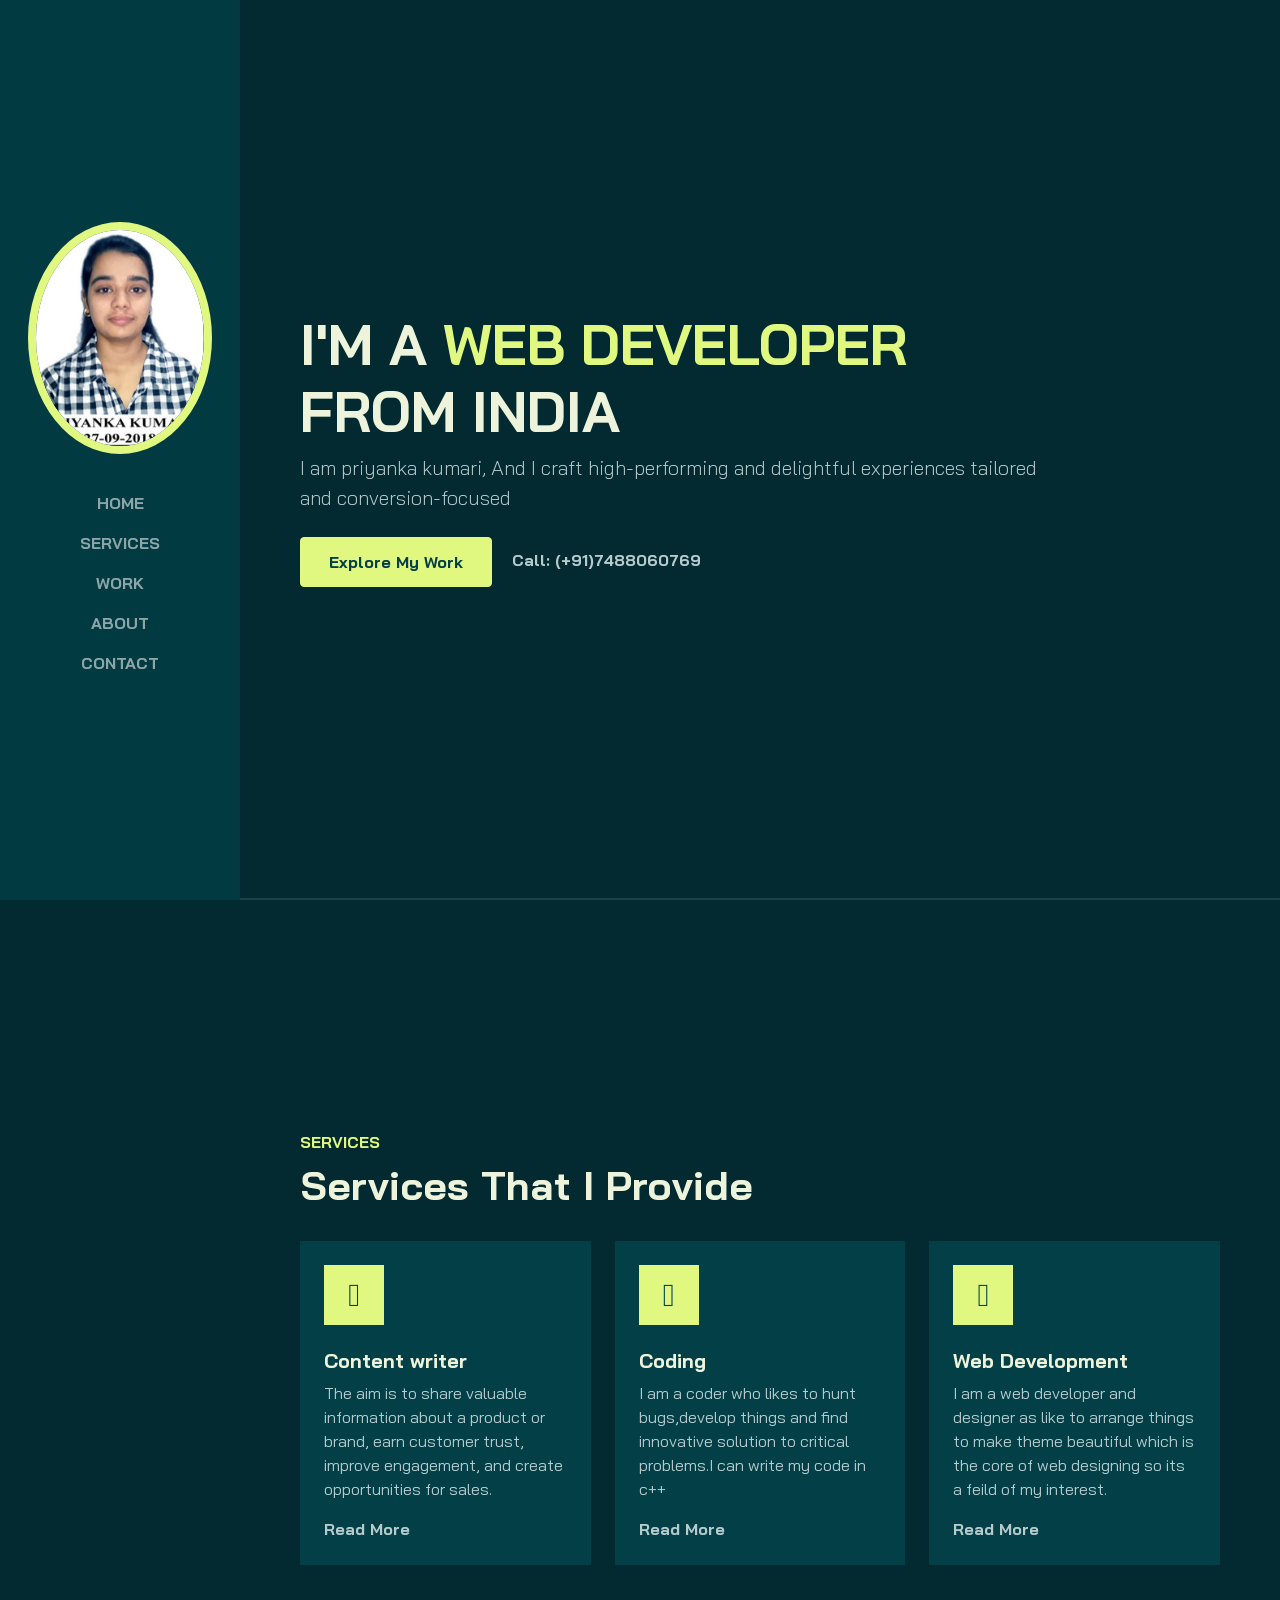
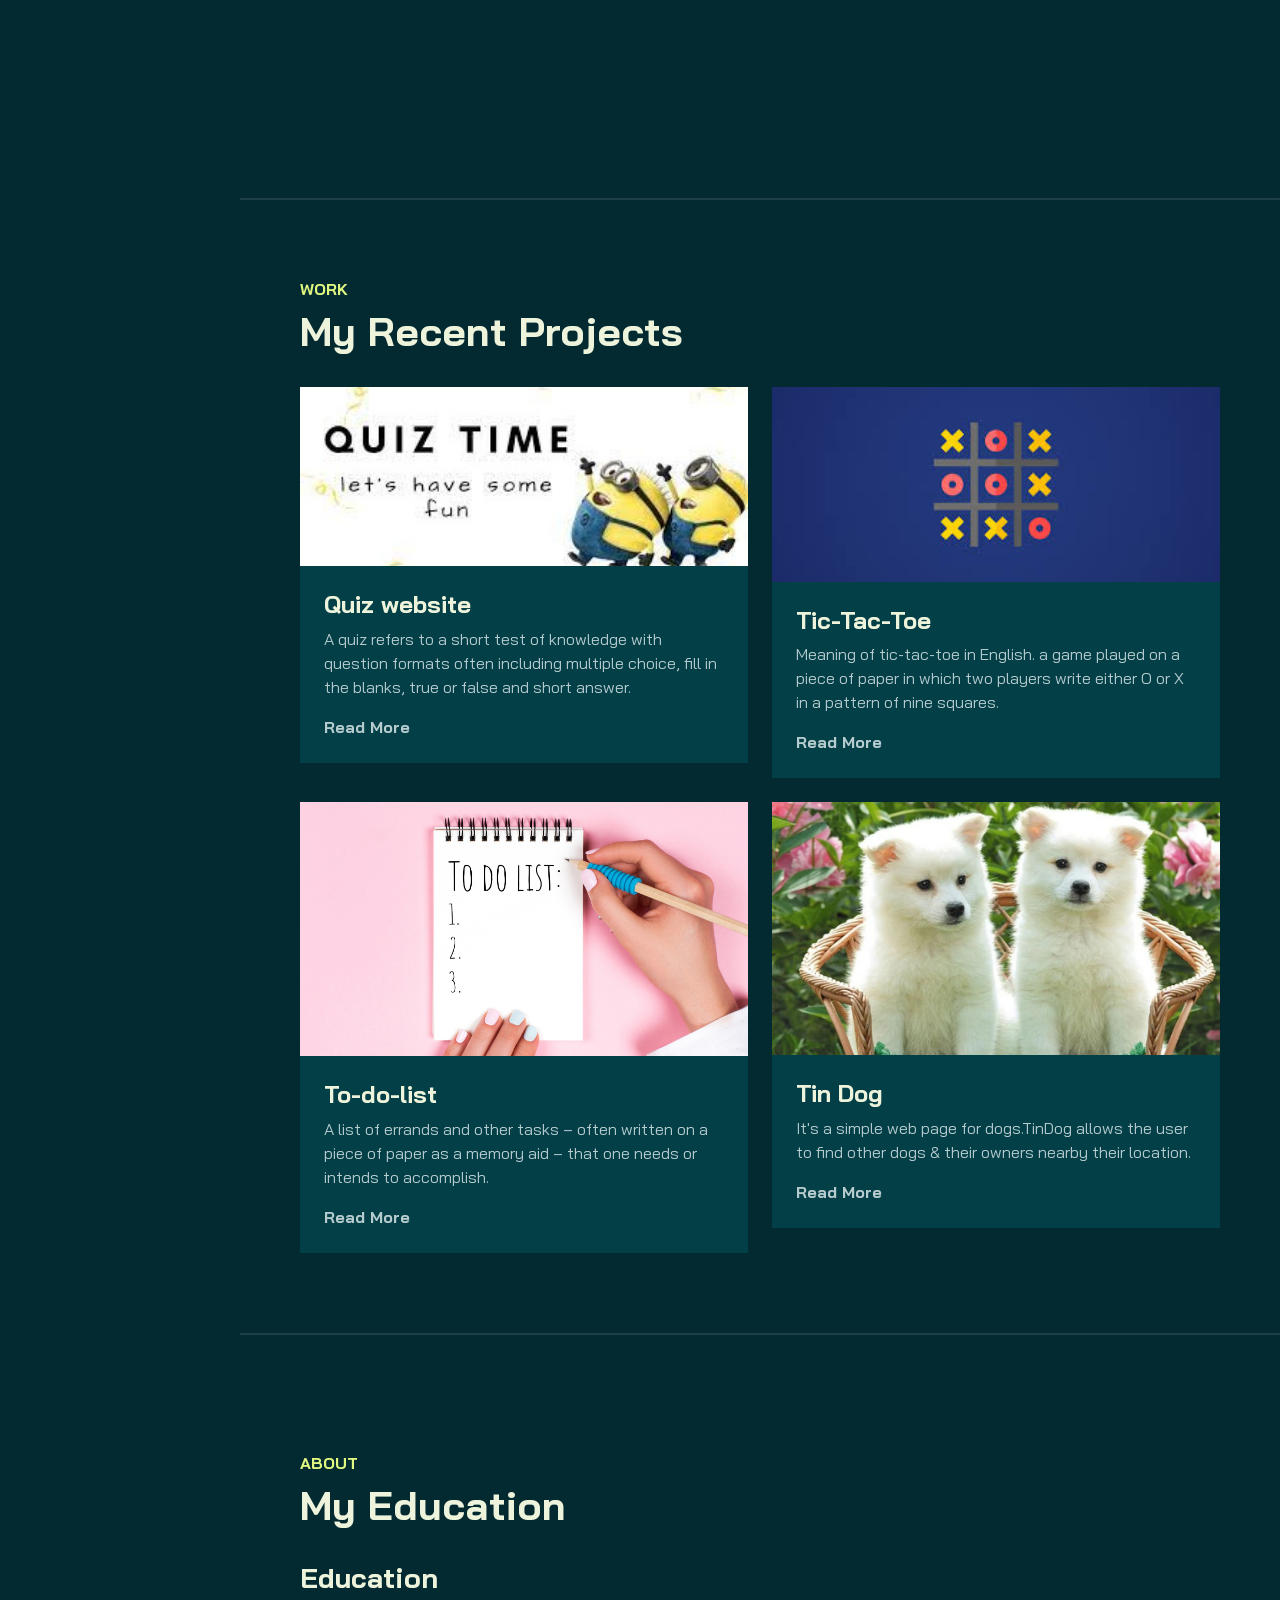
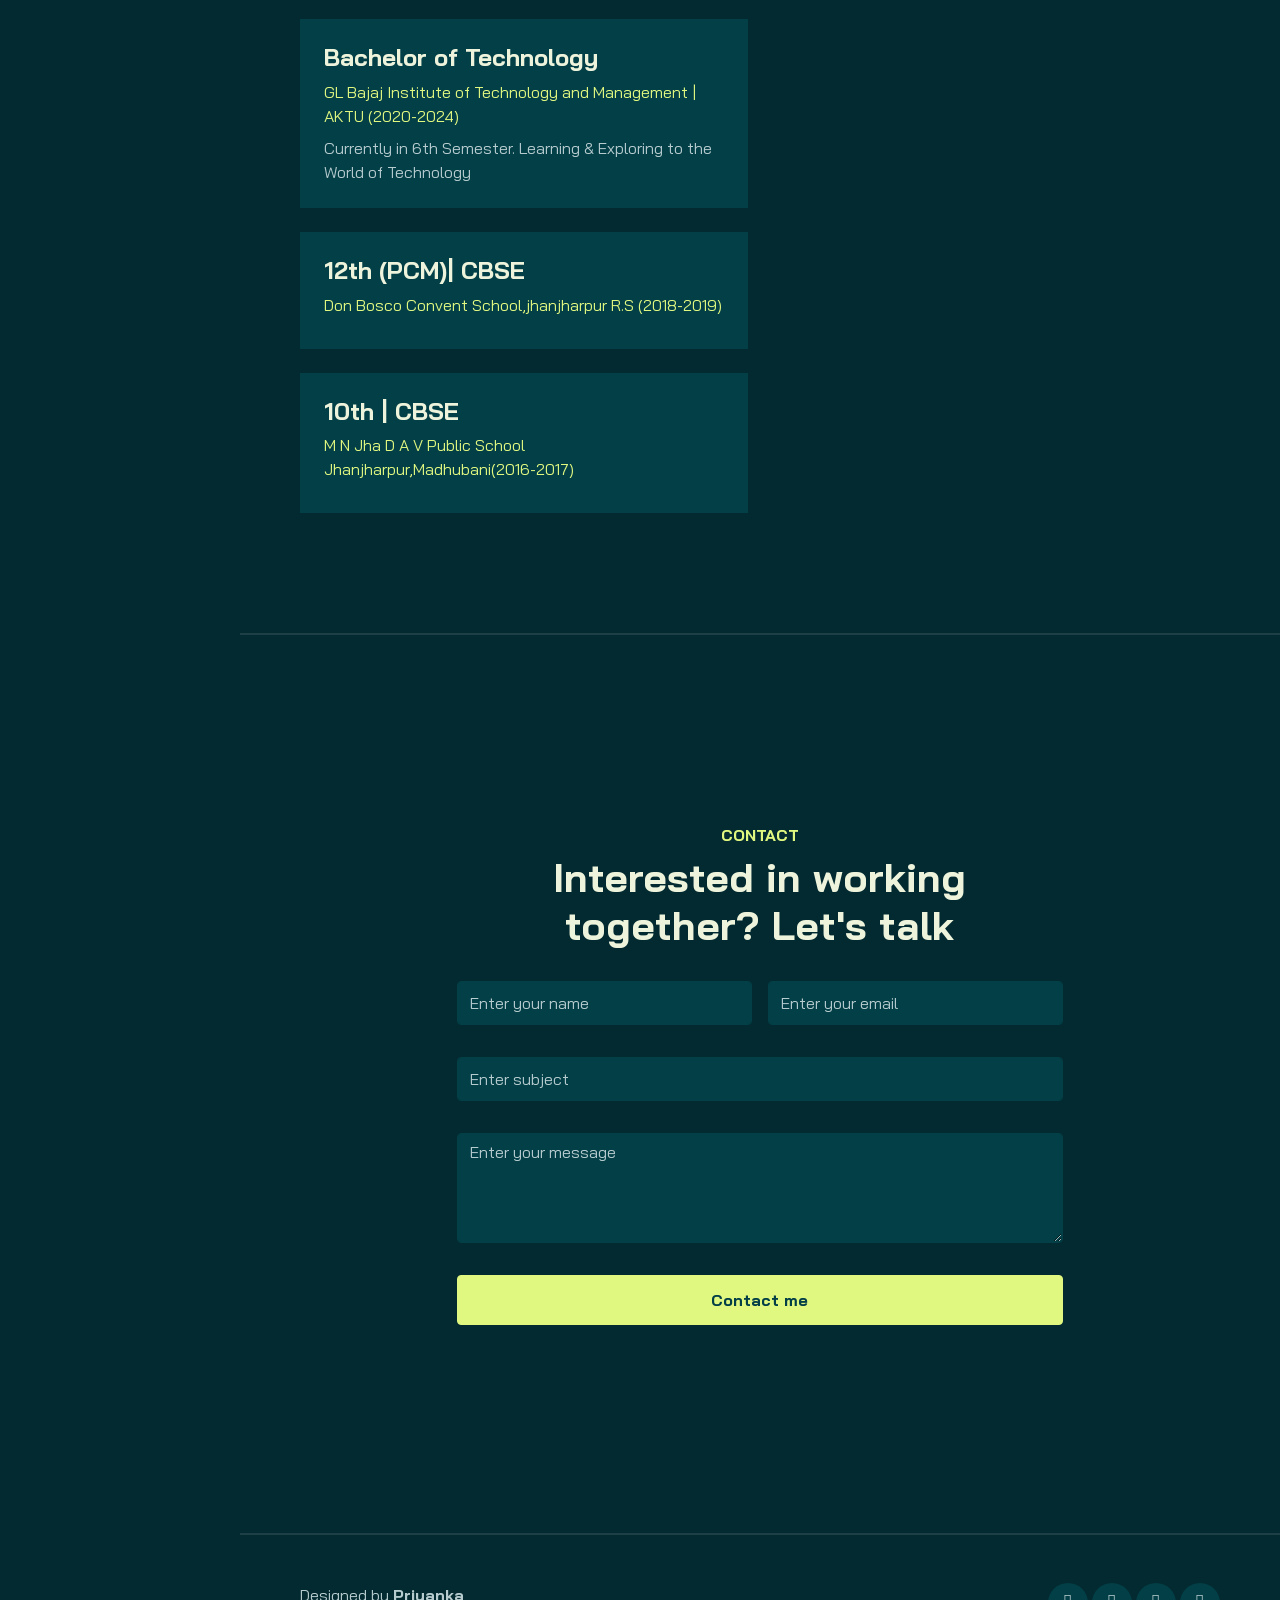
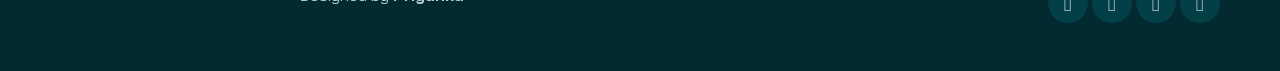
==== commit 00c7a730: "Update index.html" ====
--- a/index.html
+++ b/index.html
@@ -149,7 +149,7 @@
                             <div class="card-custom-content p-4">
                                 <h4>Quiz website</h4>
                                 <p>A quiz refers to a short test of knowledge with question formats often including multiple choice, fill in the blanks, true or false and short answer.</p>
-                                <a href="#" class="link-custom">Read More</a>
+                                <a href="http://localhost/Quiz%20System/Quiz%20System/login.php" class="link-custom">Read More</a>
                             </div>
                         </div>
                     </div>
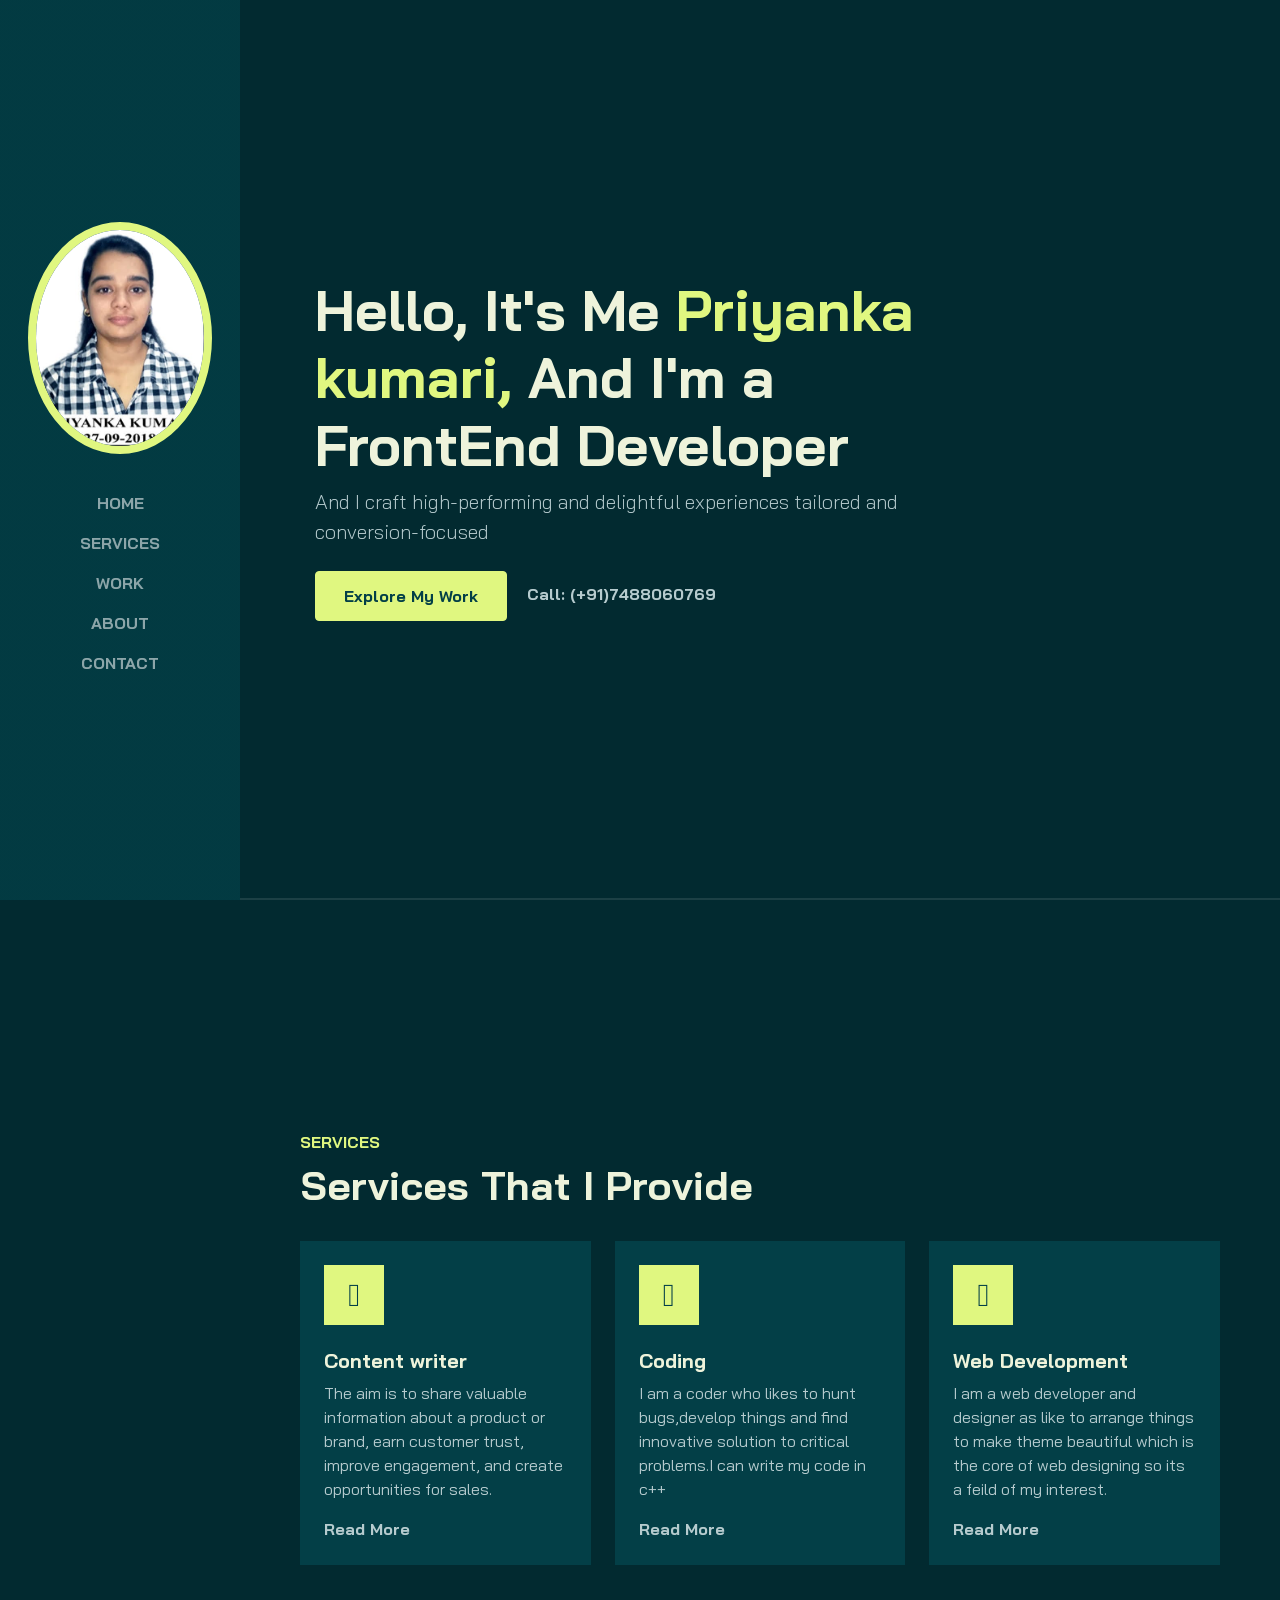
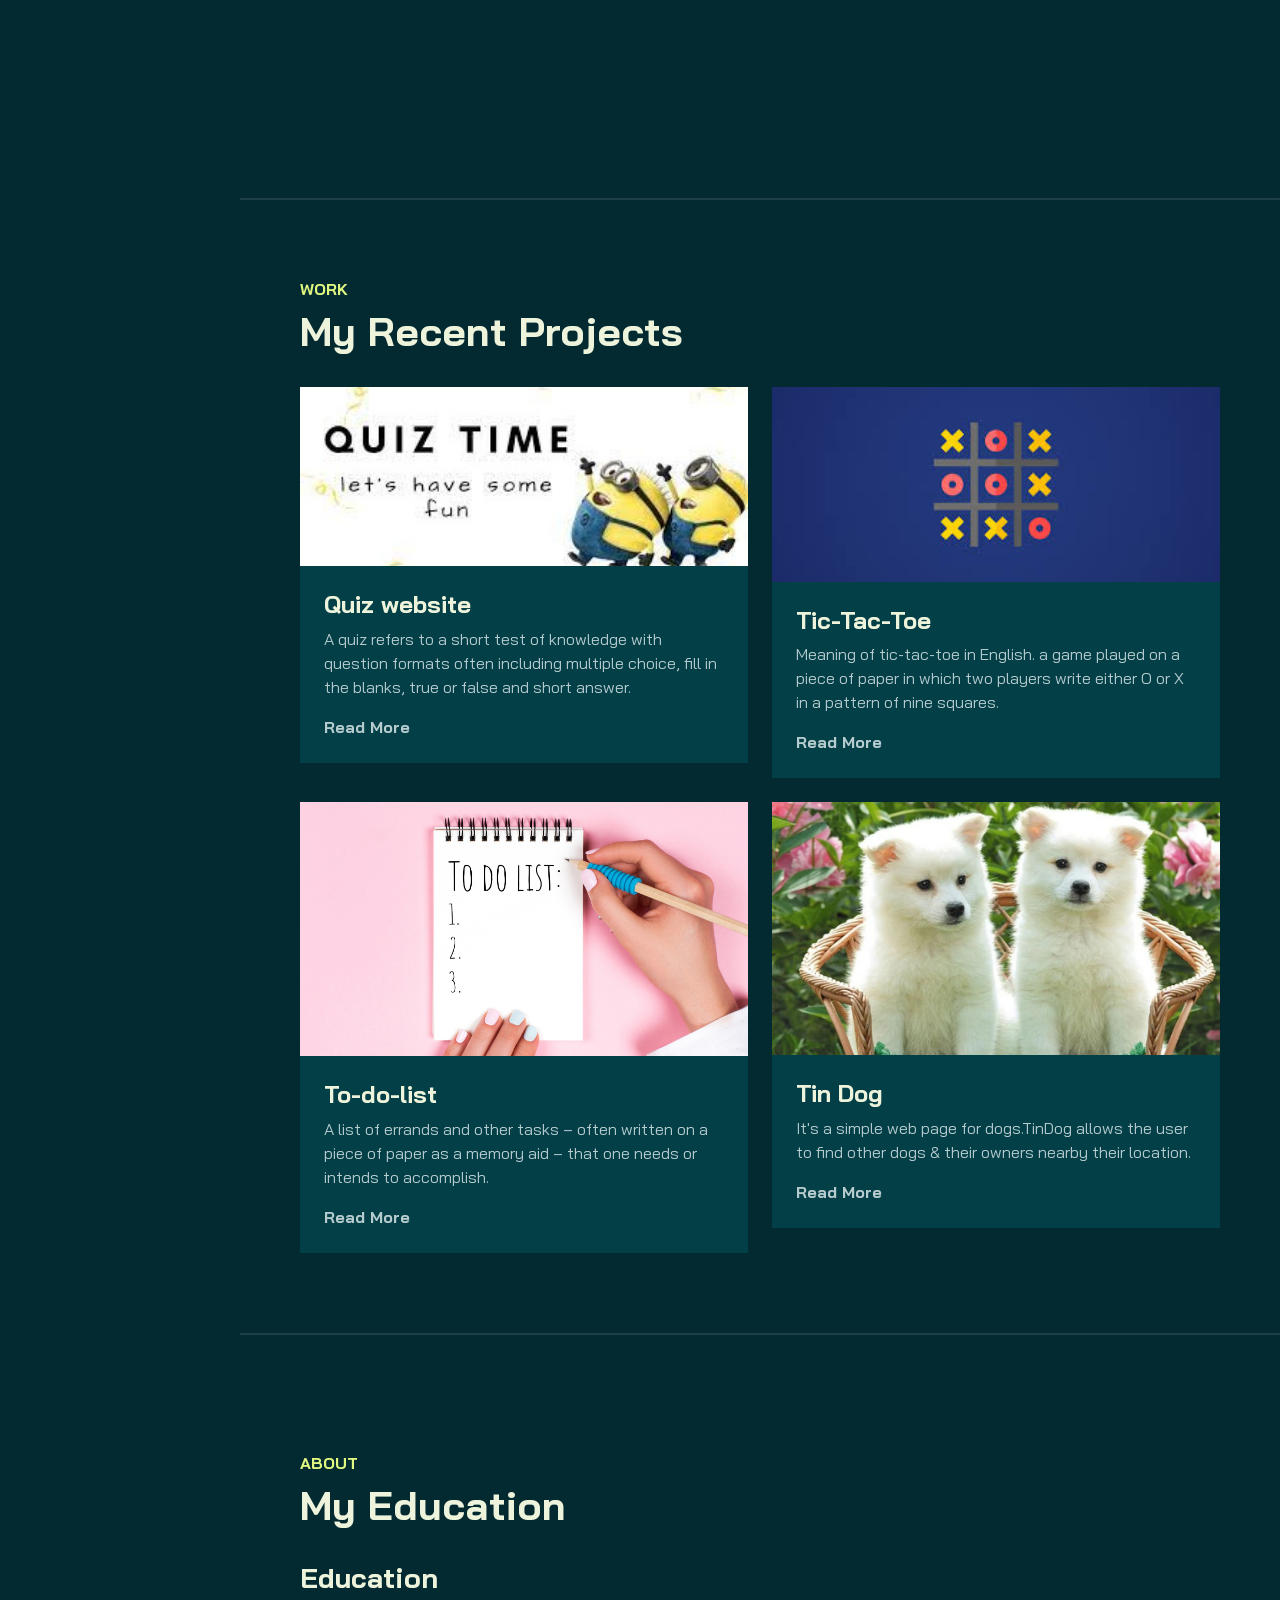
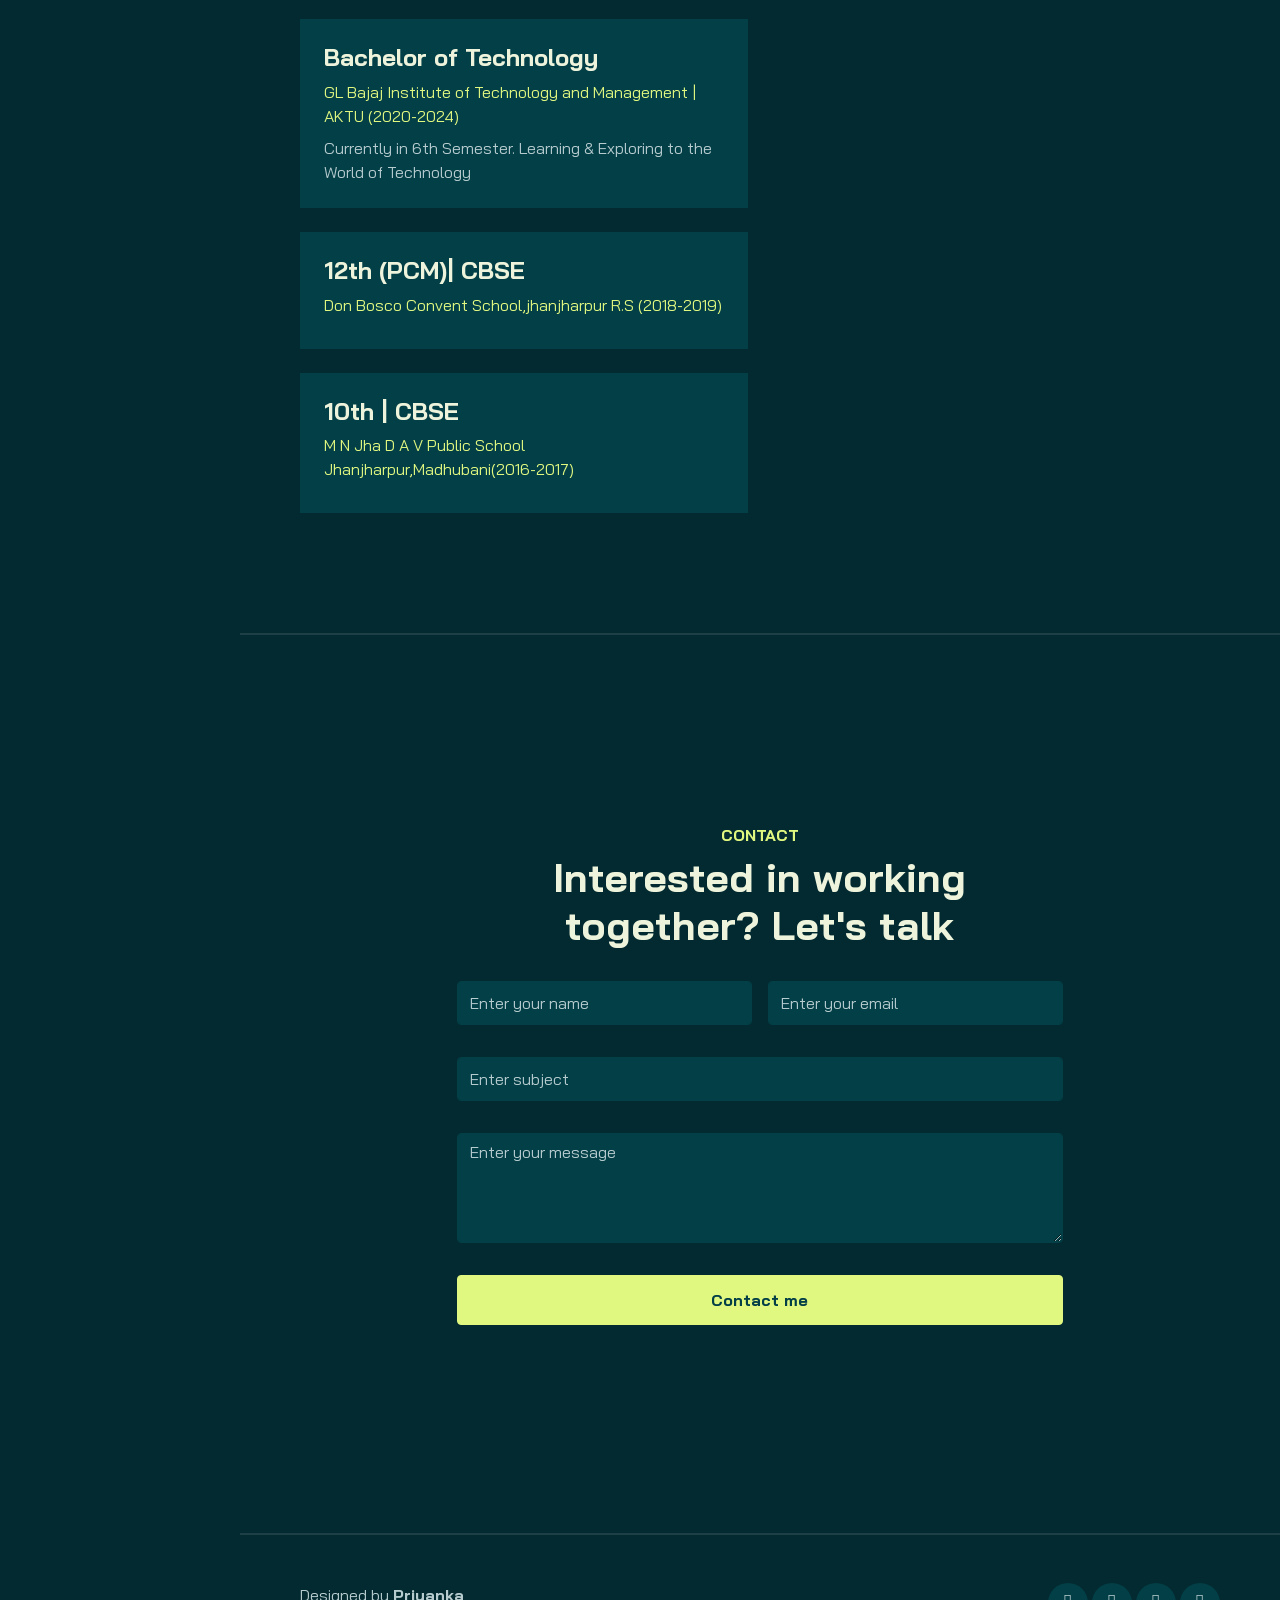
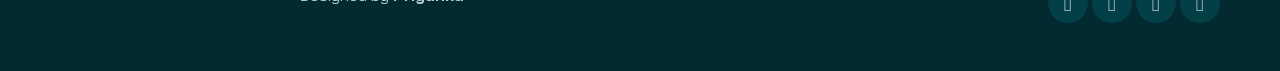
==== commit f9e55d19: "Update index.html" ====
--- a/index.html
+++ b/index.html
@@ -61,9 +61,10 @@
             <div class="container">
                 <div class="row">
                     <div class="col-lg-10">
-                        <h1 class="display-4 fw-bold" data-aos="fade-up">I'M A <span class="text-brand">WEB 
-                            DEVELOPER </span> FROM INDIA</h1>
-                        <p class="lead mt-2 mb-4" data-aos="fade-up" data-aos-delay="300">I am priyanka kumari, And I craft high-performing and delightful experiences tailored and conversion-focused</p>
+                        <div class="col-lg-10">
+                        <h1 class="display-4 fw-bold" data-aos="fade-up">Hello, It's Me<span class="text-brand"> Priyanka kumari, 
+                     </span>And I'm a FrontEnd Developer</h1>
+                        <p class="lead mt-2 mb-4" data-aos="fade-up" data-aos-delay="300"> And I craft high-performing and delightful experiences tailored and conversion-focused</p>
                         <div data-aos="fade-up" data-aos-delay="600">
                             <a href="#work" class="btn btn-brand me-3">Explore My Work</a>
                             <a href="#" class="link-custom">Call: (+91)7488060769</a>
@@ -188,7 +189,7 @@
                             <div class="card-custom-content p-4">
                                 <h4>Tin Dog</h4>
                                 <p>It's a simple web page for dogs.TinDog allows the user to find other dogs & their owners nearby their location.</p>
-                                <a href="#" class="link-custom">Read More</a>
+                                <a href="https://roykpriyanka.github.io/TIN-DOG/" class="link-custom">Read More</a>
                             </div>
                         </div>
                     </div>
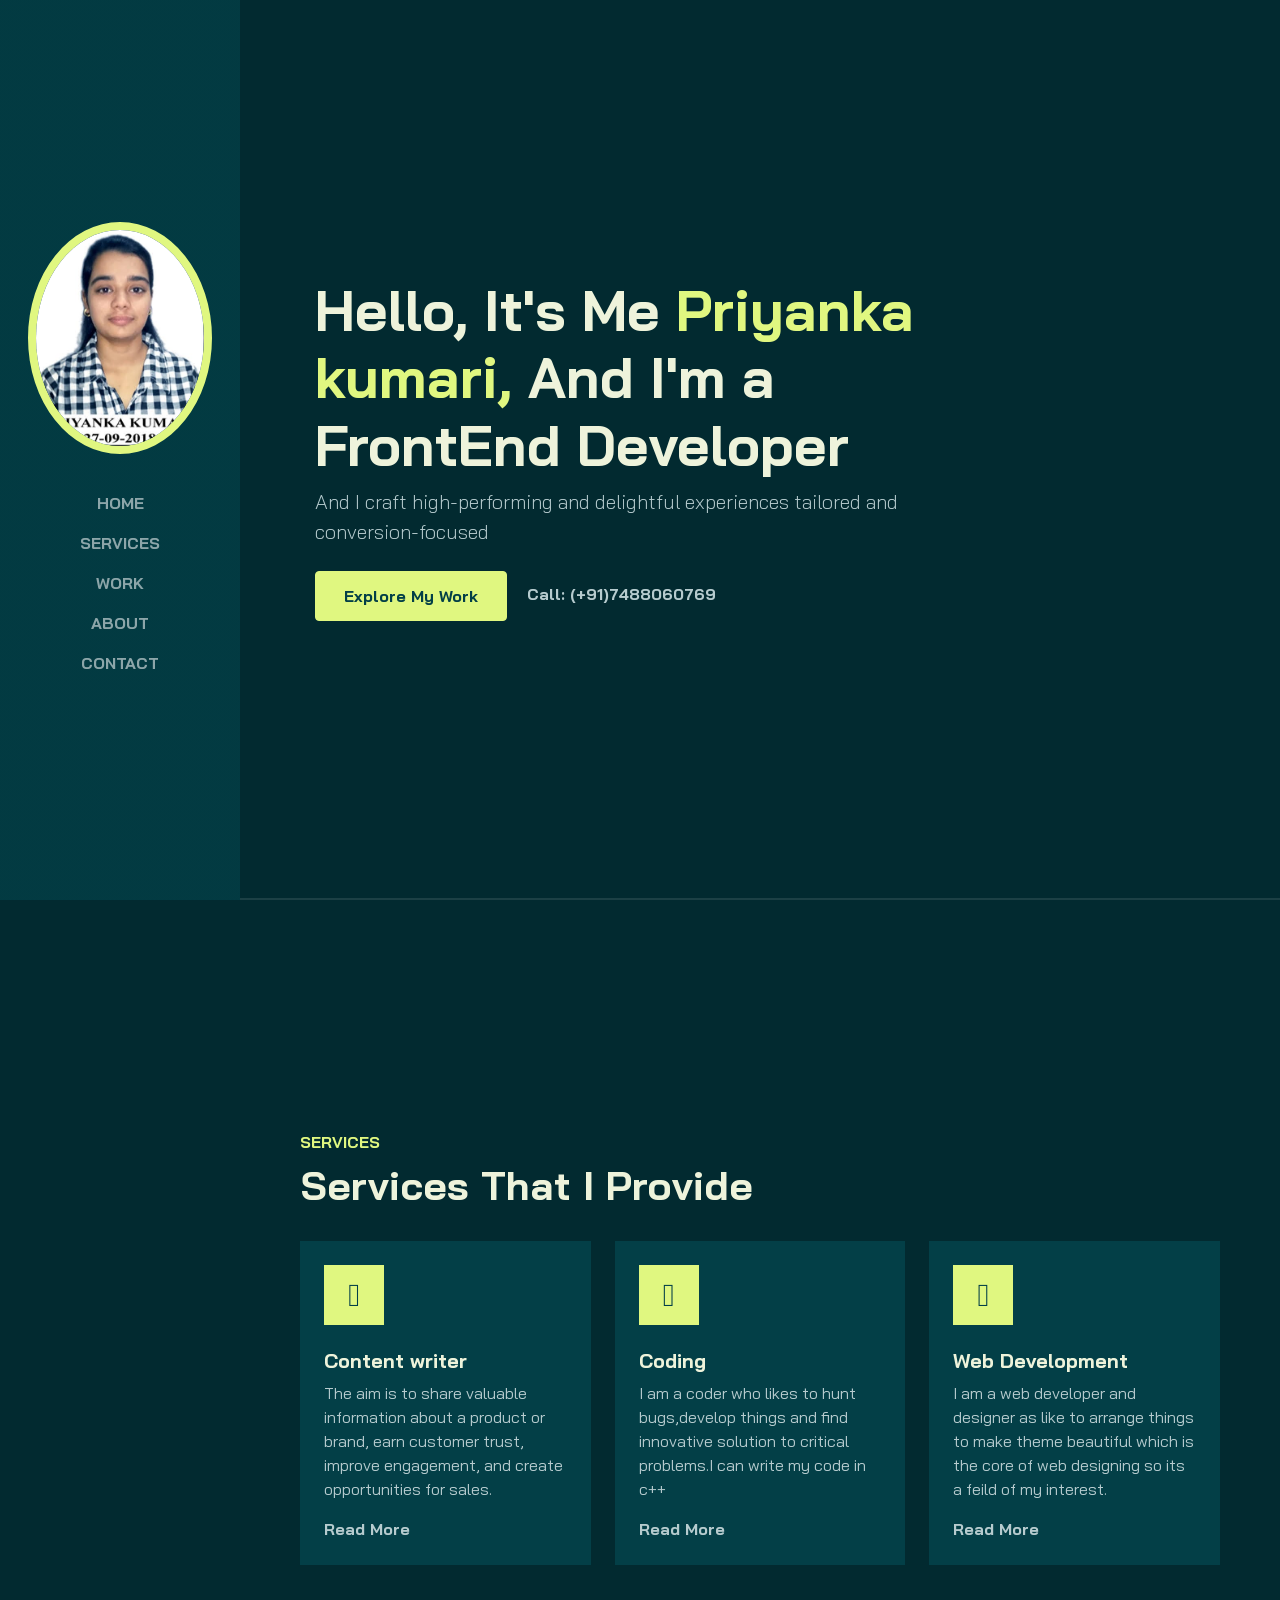
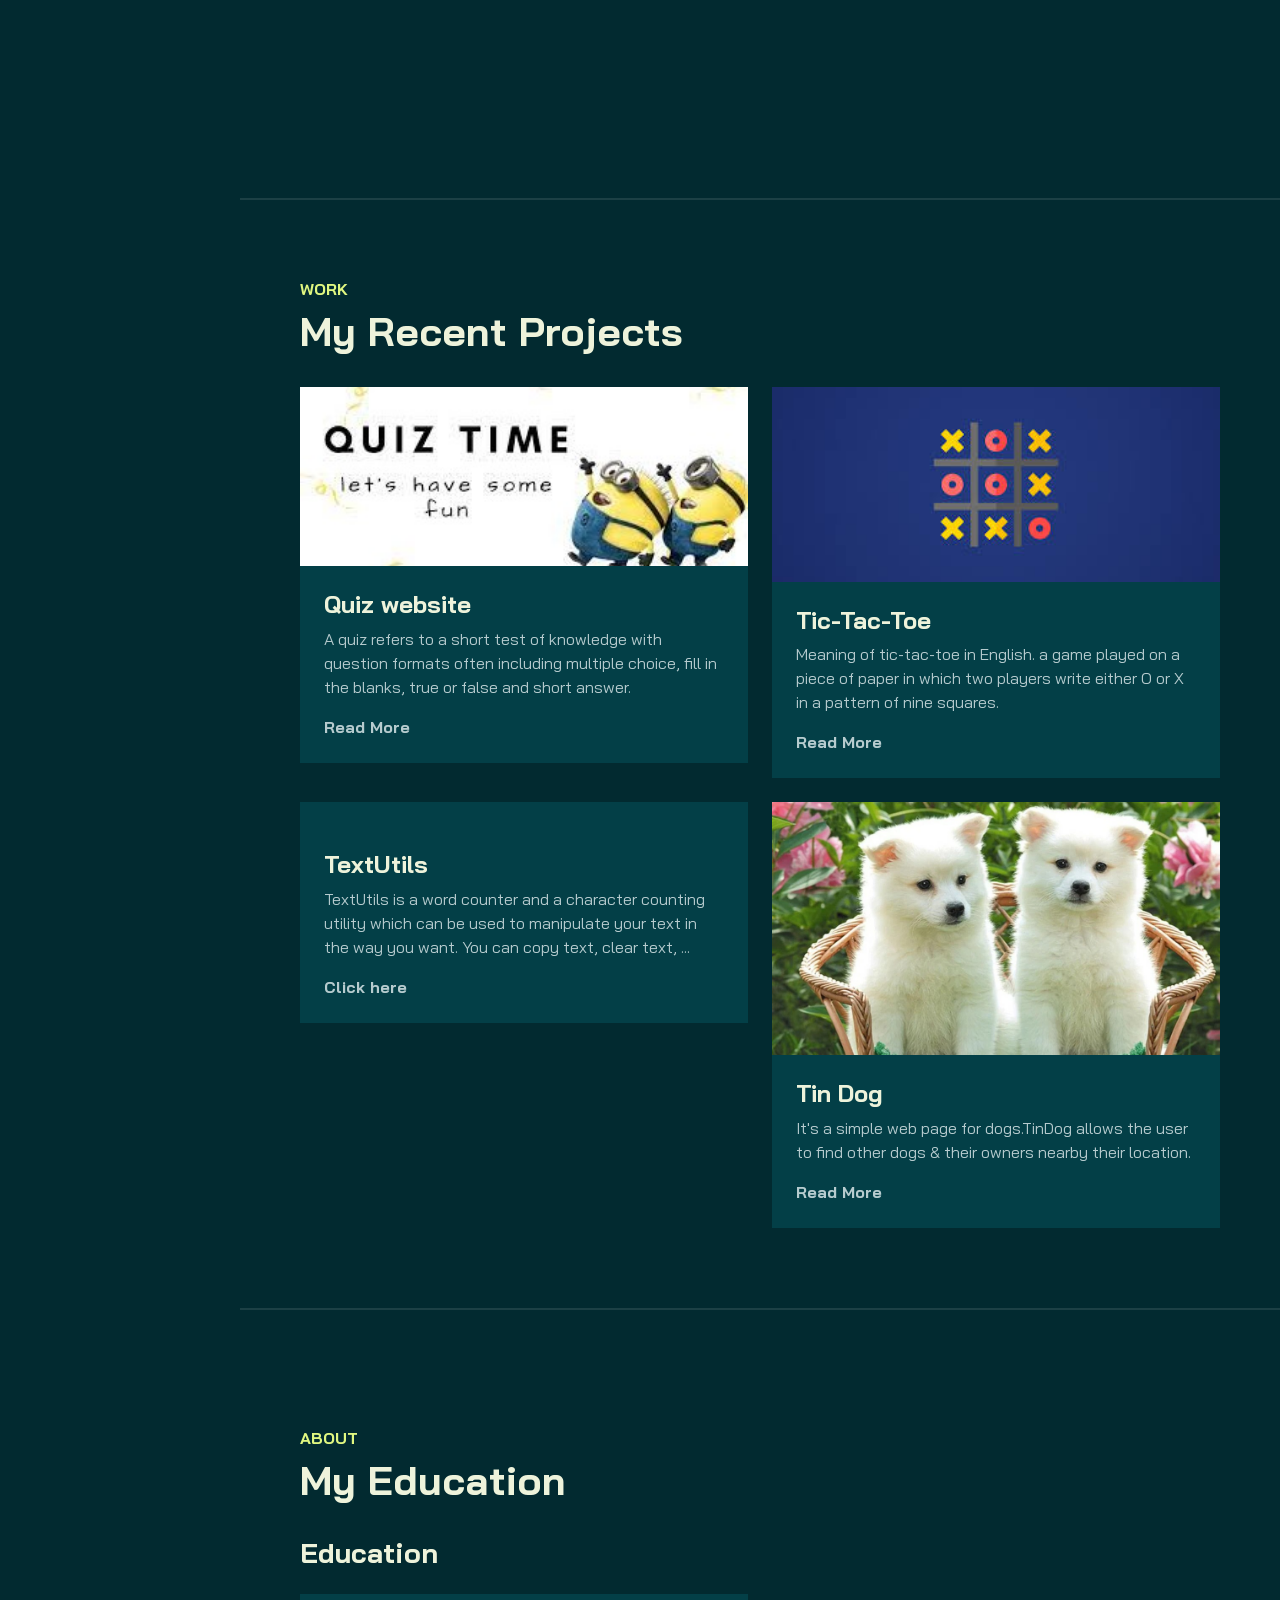
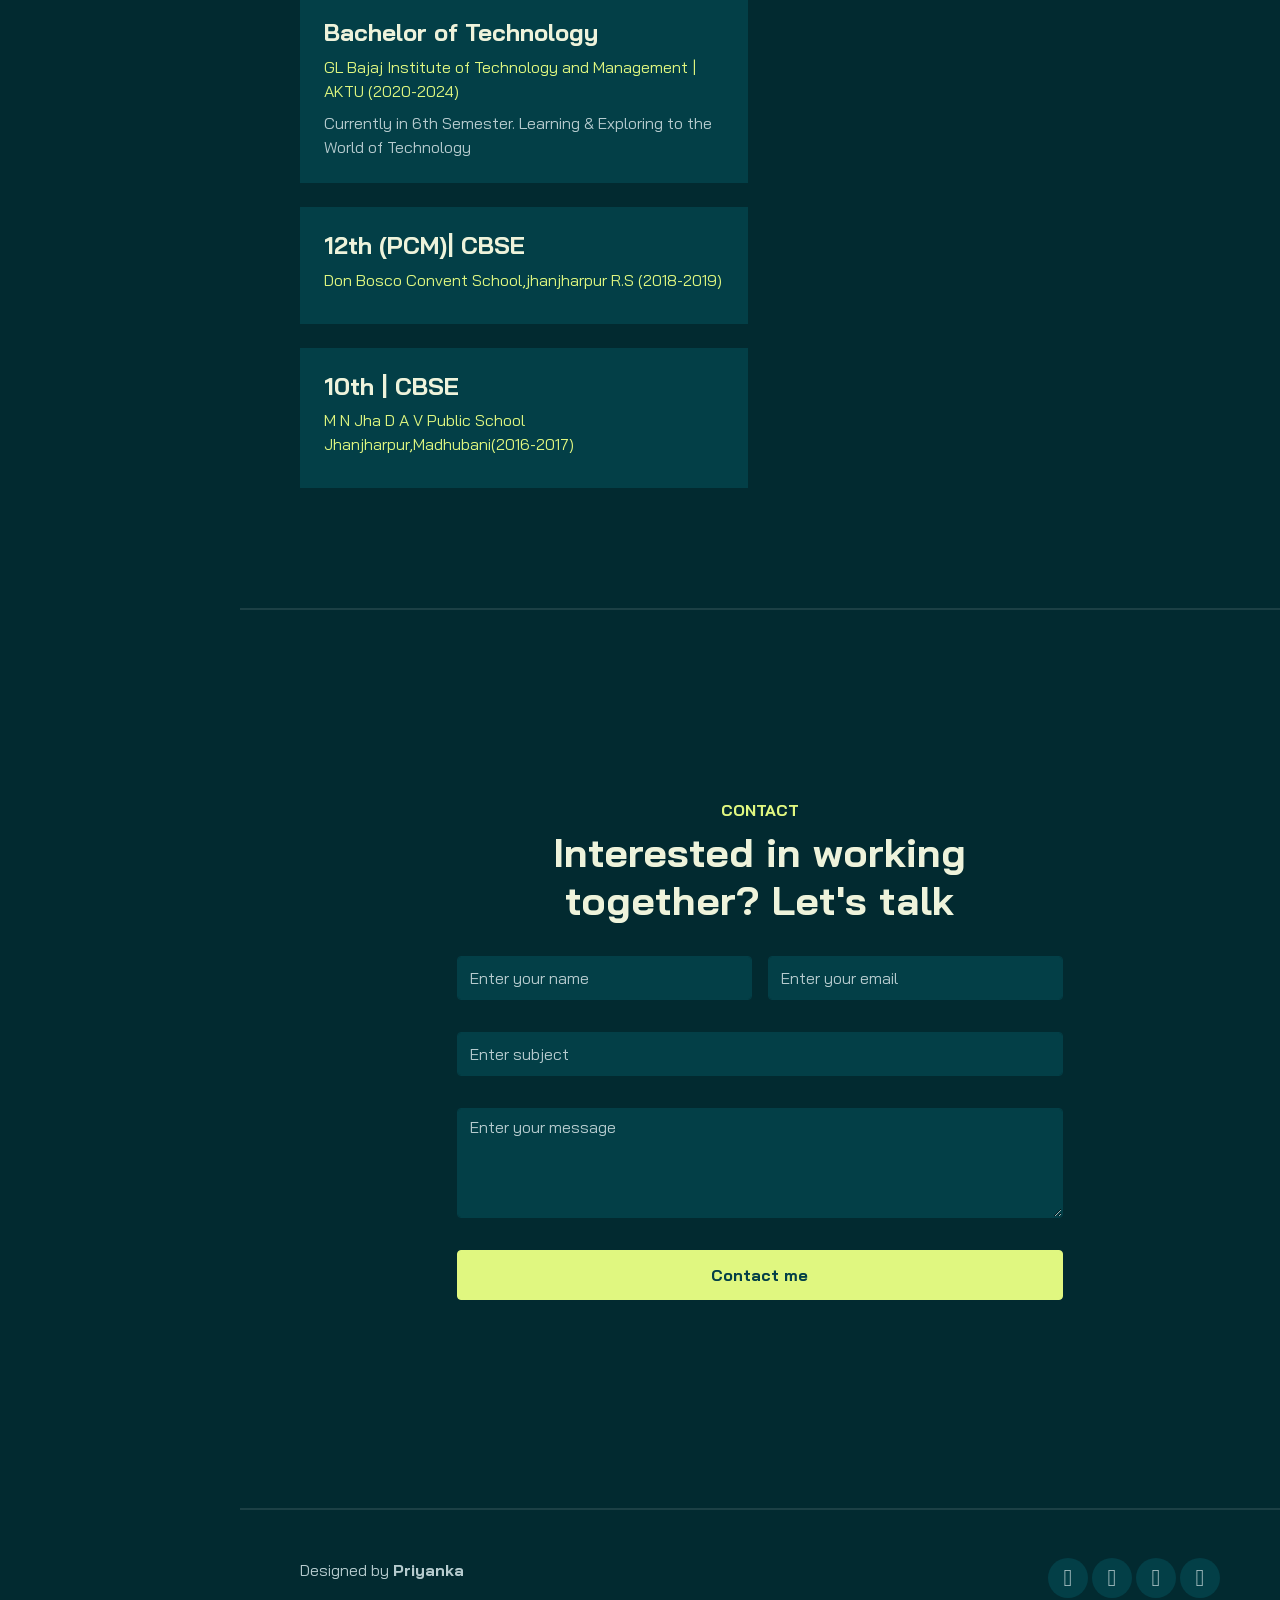
==== commit a48a9840: "Update index.html" ====
--- a/index.html
+++ b/index.html
@@ -168,15 +168,15 @@
                         </div>
                     </div>
 
-                    <div class="col-md-6" data-aos="fade-up">
+                   <div class="col-md-6" data-aos="fade-up">
                         <div class="card-custom rounded-4 bg-base shadow-effect">
                             <div class="card-custom-image rounded-4">
-                                <img class="rounded-4" src="todo.jpg" alt="">
+                                <img class="rounded-4" src="textutilis.png" alt="">
                             </div>
                             <div class="card-custom-content p-4">
-                                <h4>To-do-list</h4>
-                                <p>A list of errands and other tasks – often written on a piece of paper as a memory aid – that one needs or intends to accomplish.</p>
-                                <a href="#" class="link-custom">Read More</a>
+                                <h4>TextUtils</h4>
+                                <p>TextUtils is a word counter and a character counting utility which can be used to manipulate your text in the way you want. You can copy text, clear text, ...</p>
+                                <a href="https://roykpriyanka.github.io/Text-Utils/" class="link-custom">Click here</a>
                             </div>
                         </div>
                     </div>
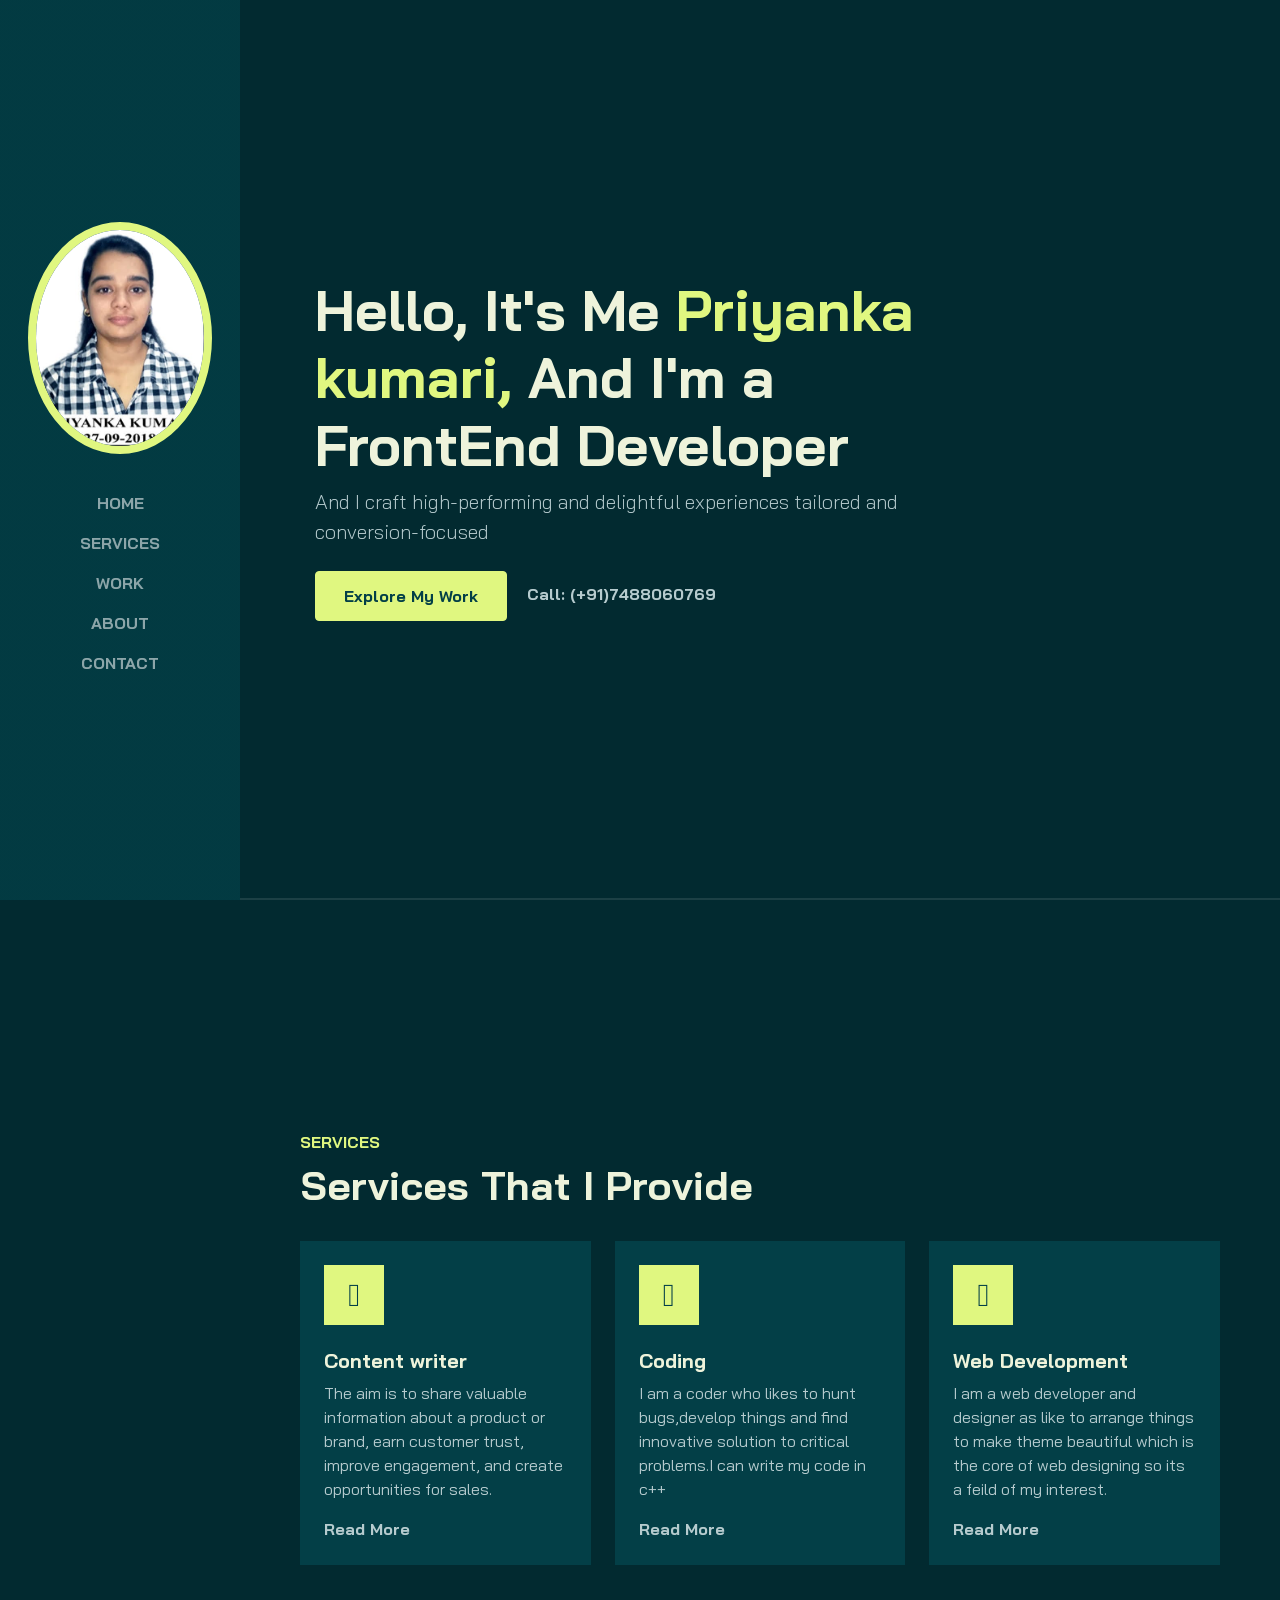
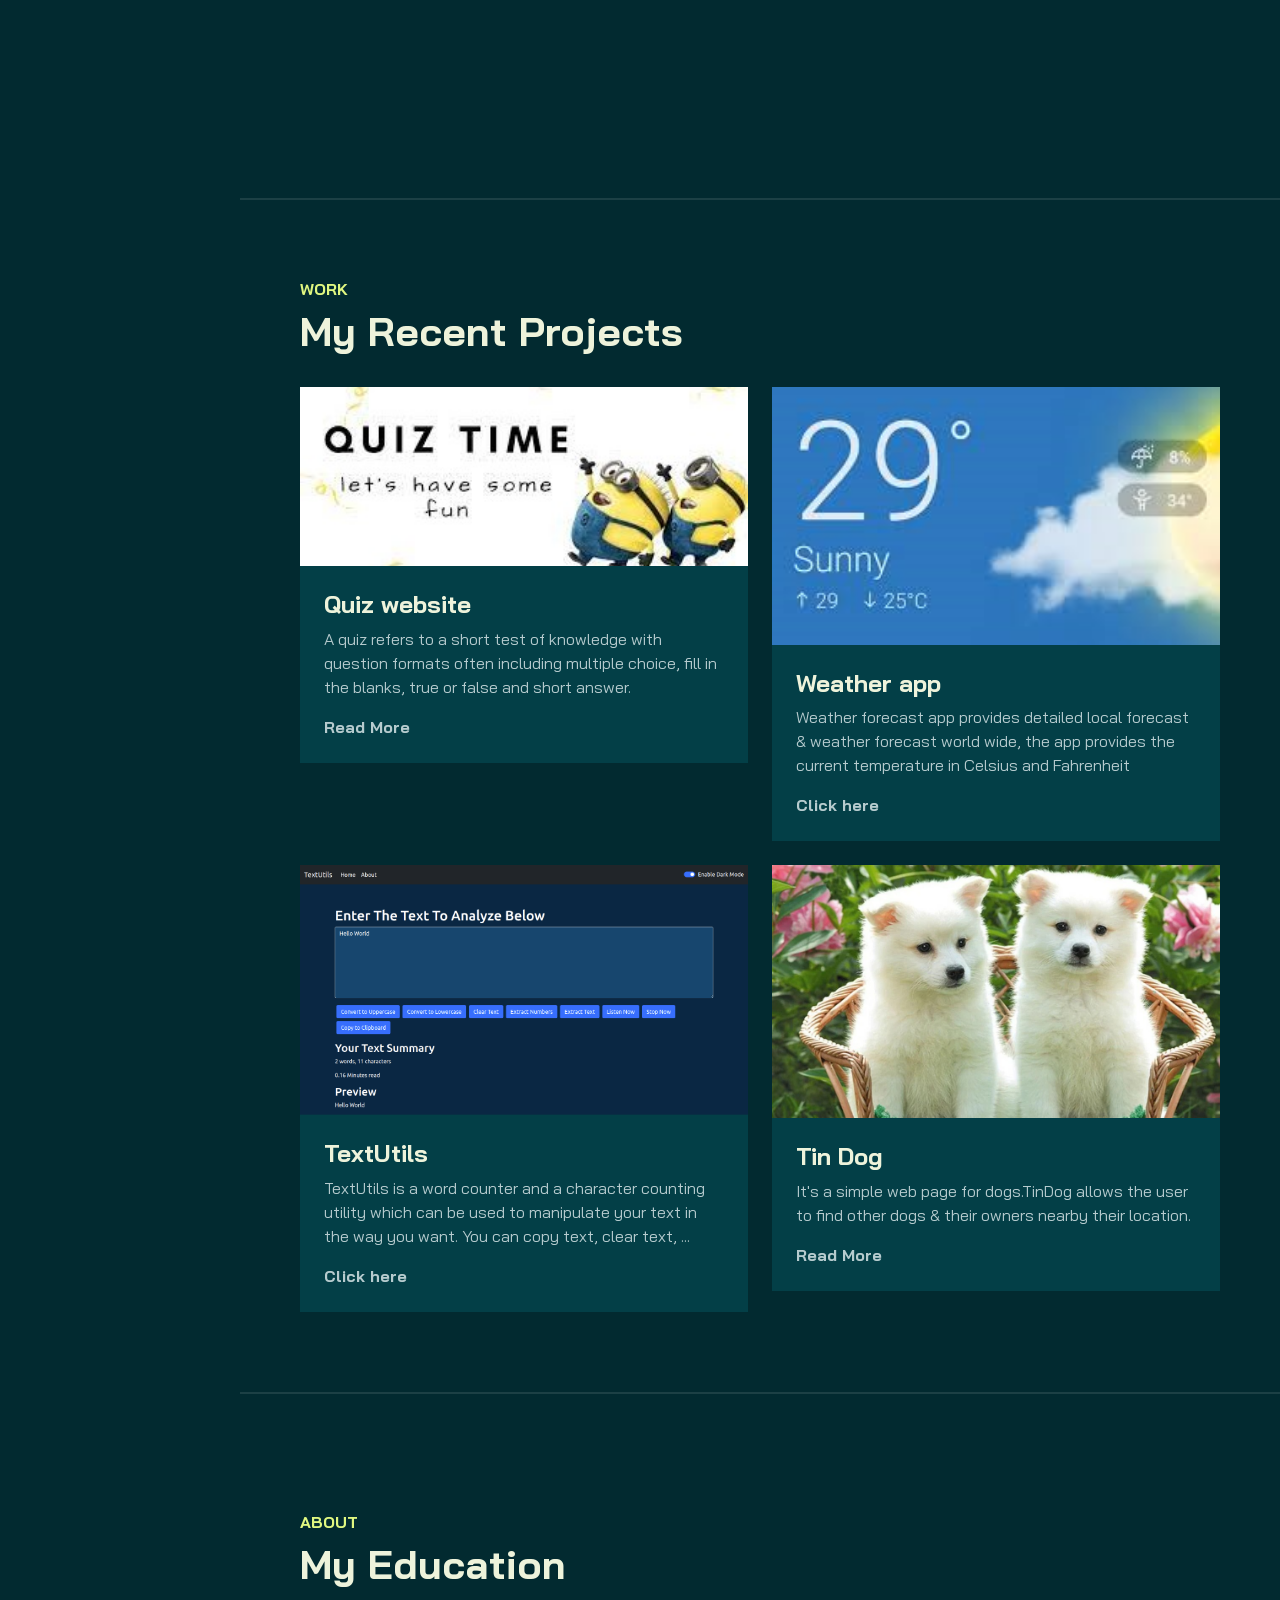
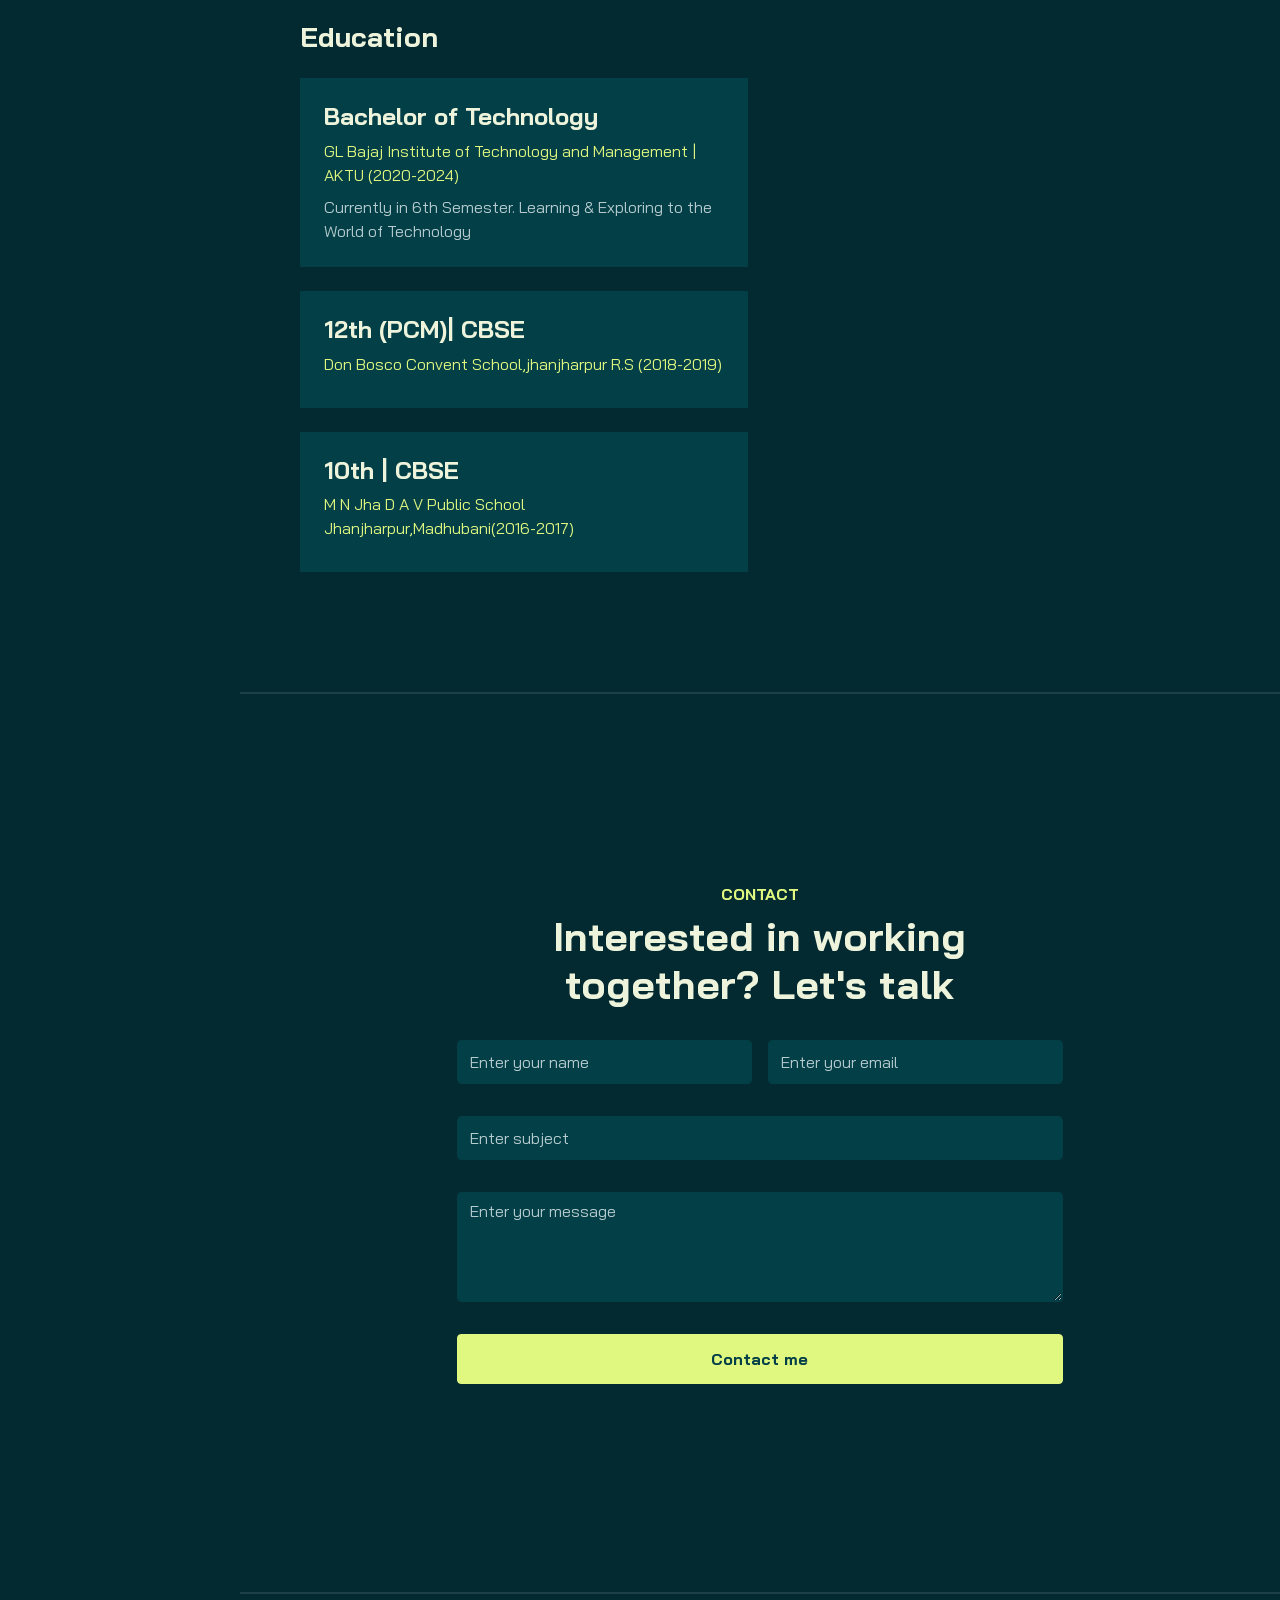
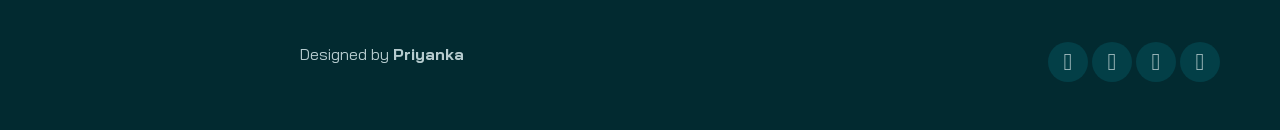
==== commit 82ba327c: "Update index.html" ====
--- a/index.html
+++ b/index.html
@@ -158,12 +158,12 @@
                     <div class="col-md-6" data-aos="fade-up" data-aos-delay="300">
                         <div class="card-custom rounded-4 bg-base shadow-effect">
                             <div class="card-custom-image rounded-4">
-                                <img class="rounded-4" src="tic.jpeg" alt="">
+                                <img class="rounded-4" src="weather.png" alt="">
                             </div>
                             <div class="card-custom-content p-4">
-                                <h4>Tic-Tac-Toe</h4>
-                                <p>Meaning of tic-tac-toe in English. a game played on a piece of paper in which two players write either O or X in a pattern of nine squares.</p>
-                                <a href="#" class="link-custom">Read More</a>
+                                <h4>Weather app</h4>
+                                <p>Weather forecast app provides detailed local forecast & weather forecast world wide, the app provides the current temperature in Celsius and Fahrenheit</p>
+                                <a href="https://weather-app-react-seven-jade.vercel.app/" class="link-custom">Click here</a>
                             </div>
                         </div>
                     </div>
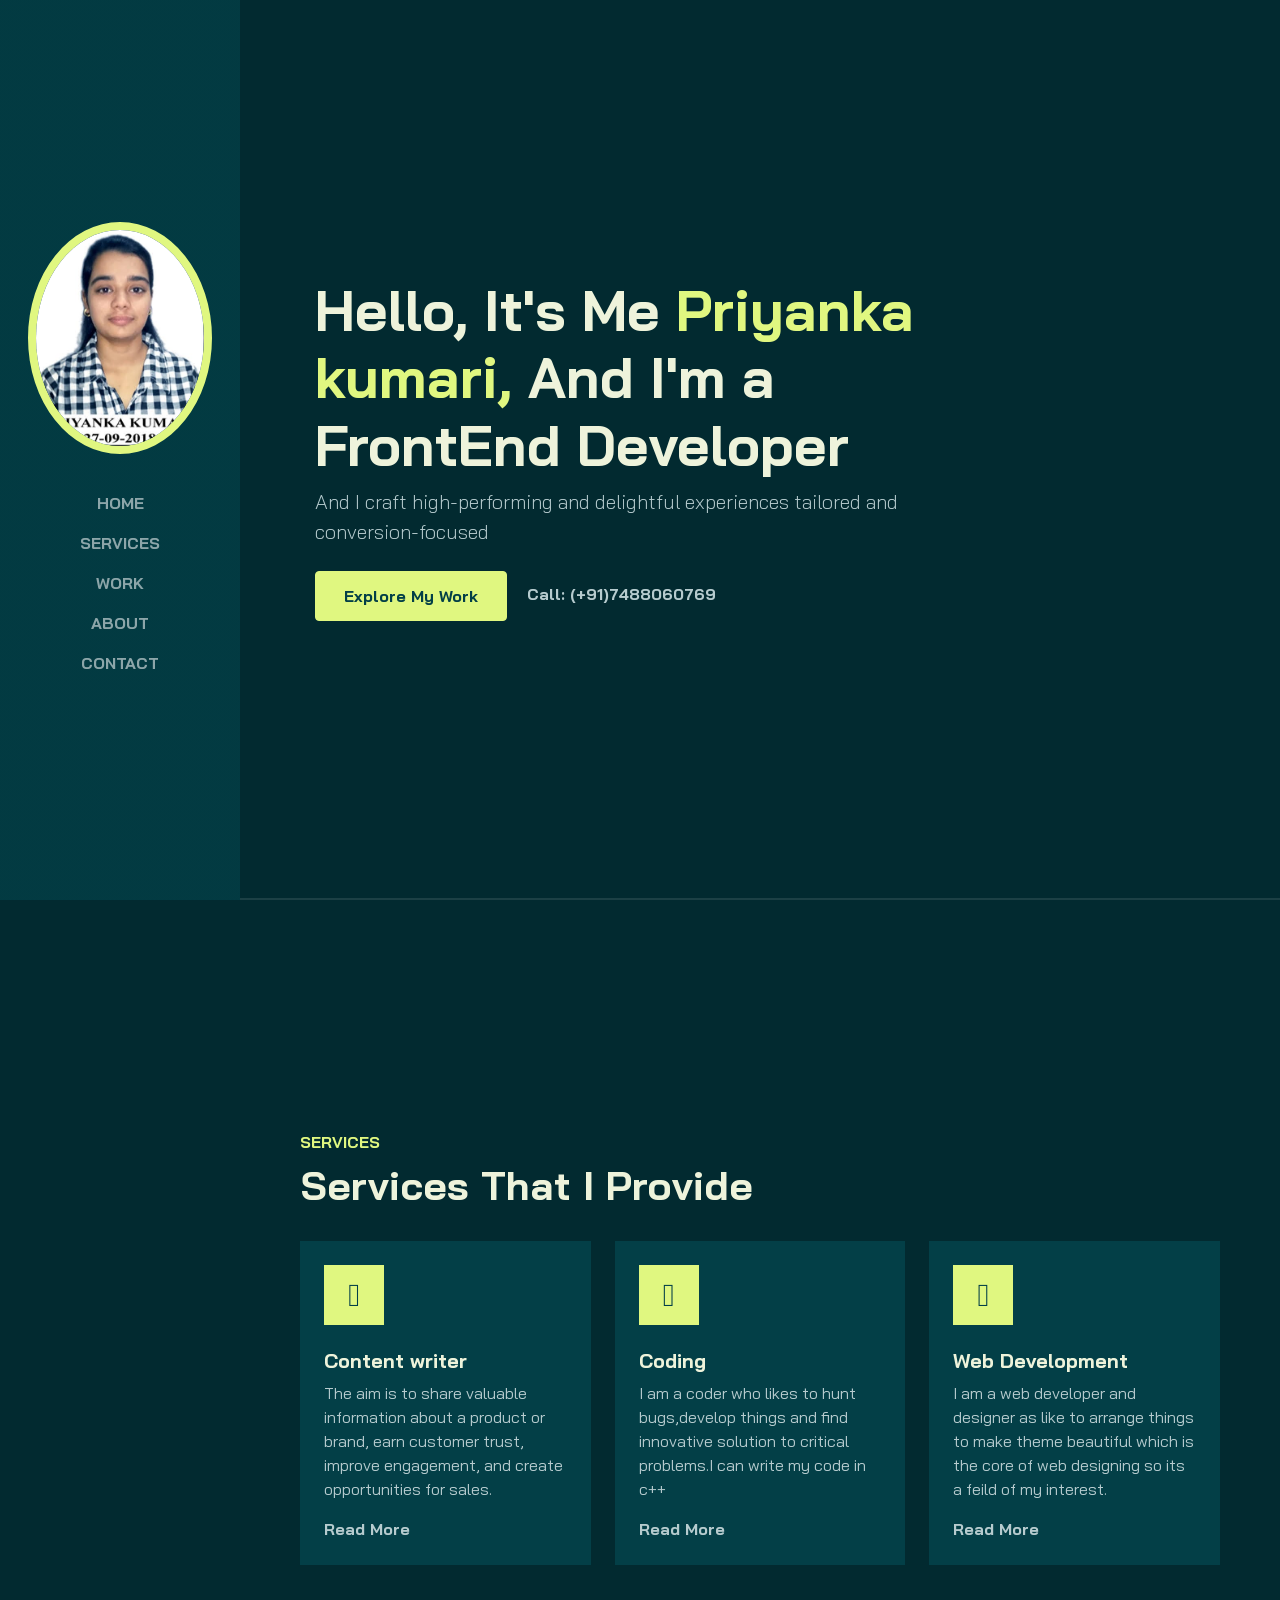
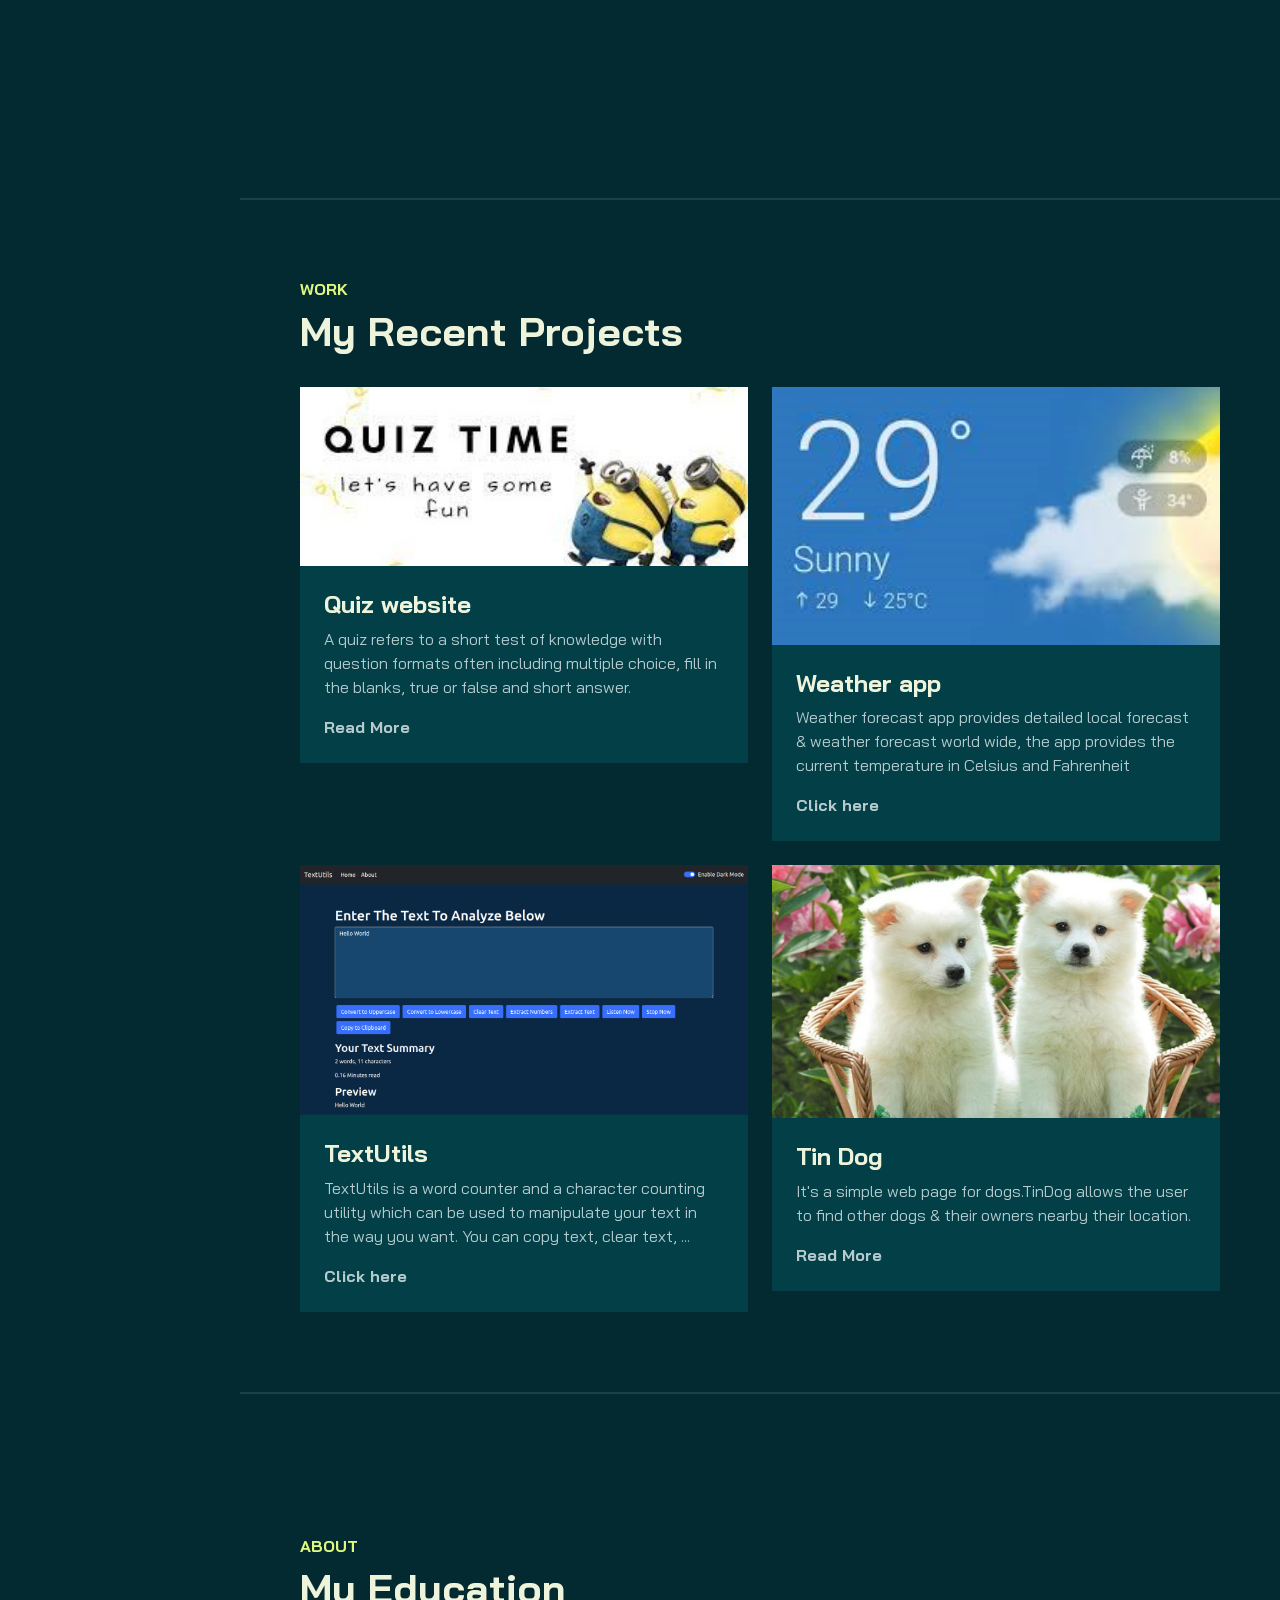
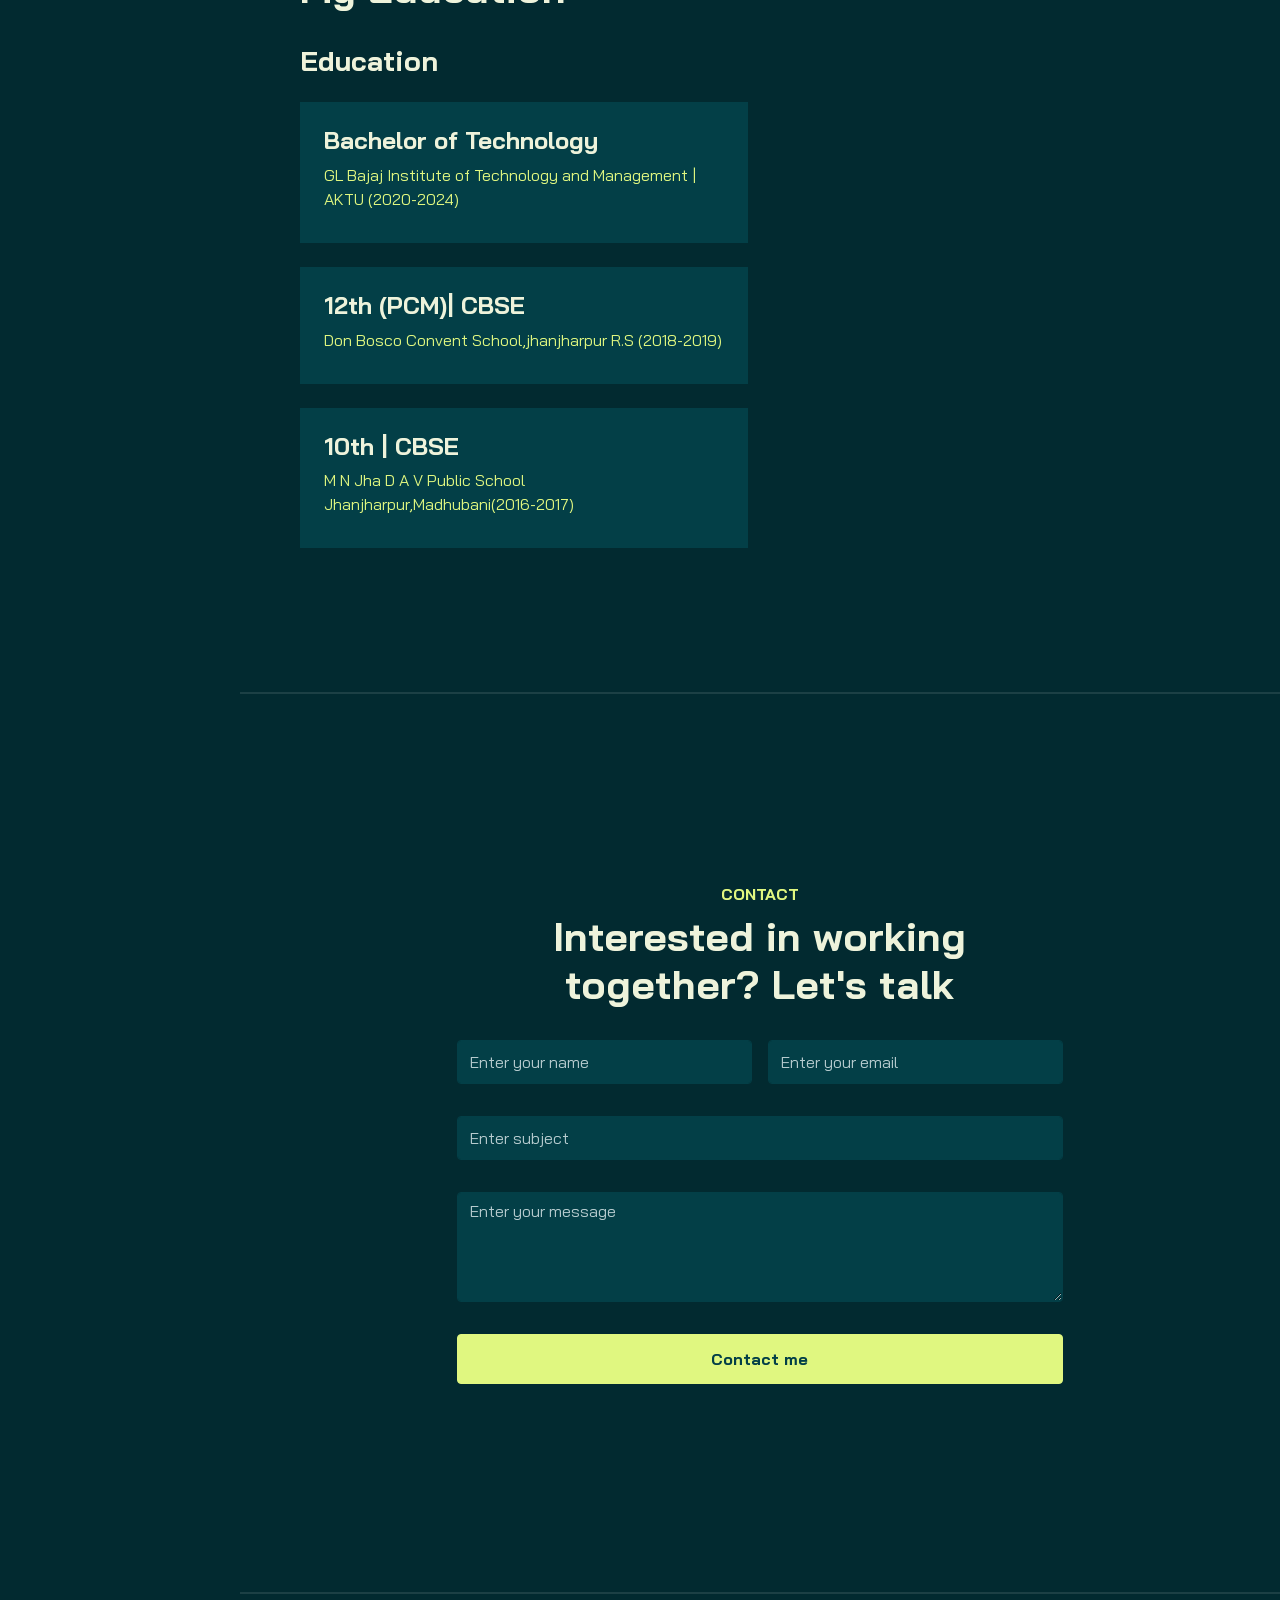
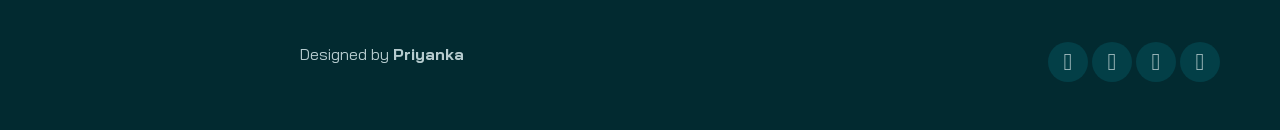
==== commit dced841f: "Update index.html" ====
--- a/index.html
+++ b/index.html
@@ -220,8 +220,7 @@
                                 <div class="bg-base p-4 rounded-4 shadow-effect">
                                     <h4>Bachelor of Technology</h4>
                                     <p class="text-brand mb-2">GL Bajaj Institute of Technology and Management | AKTU (2020-2024)</p>
-                                    <p class="mb-0"> Currently in 6th Semester.
-                                         Learning & Exploring to the World of Technology</p>
+                                    <p class="mb-0"></p>
                                 </div>
                             </div>
 
